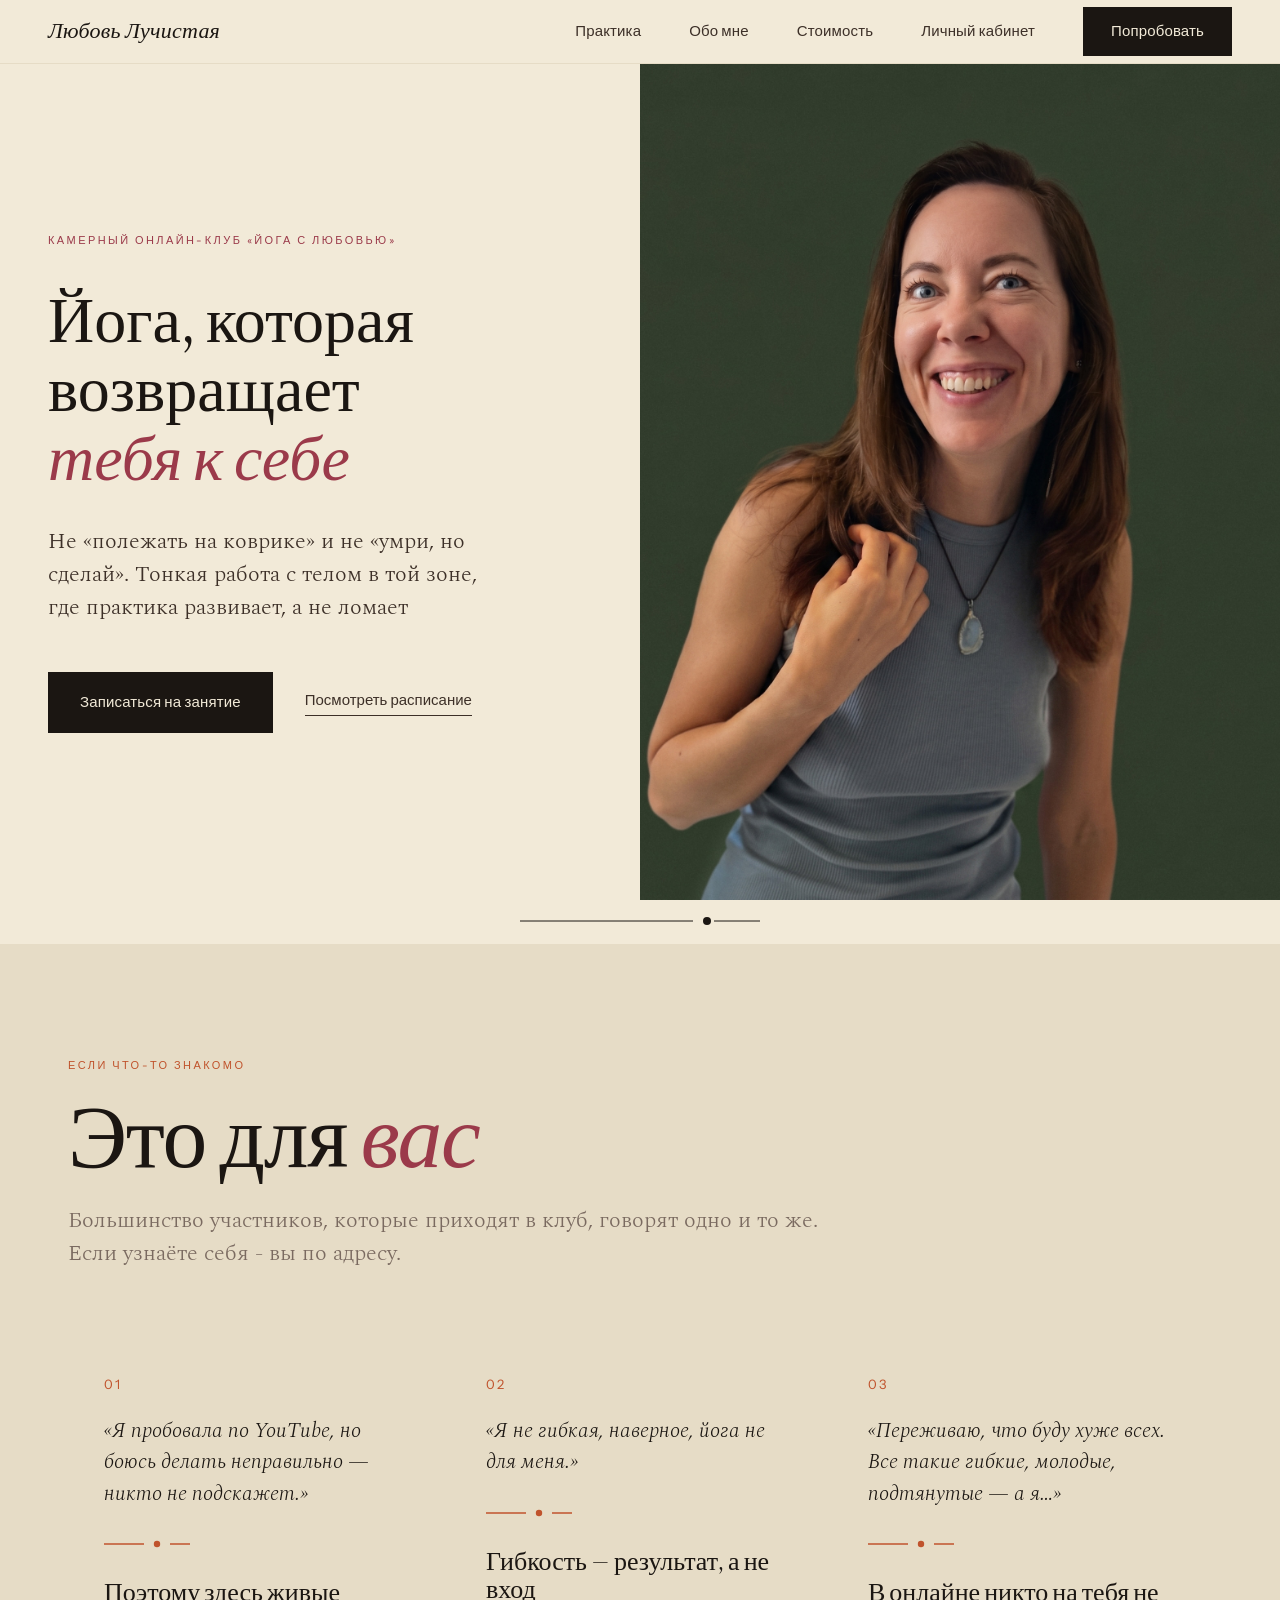
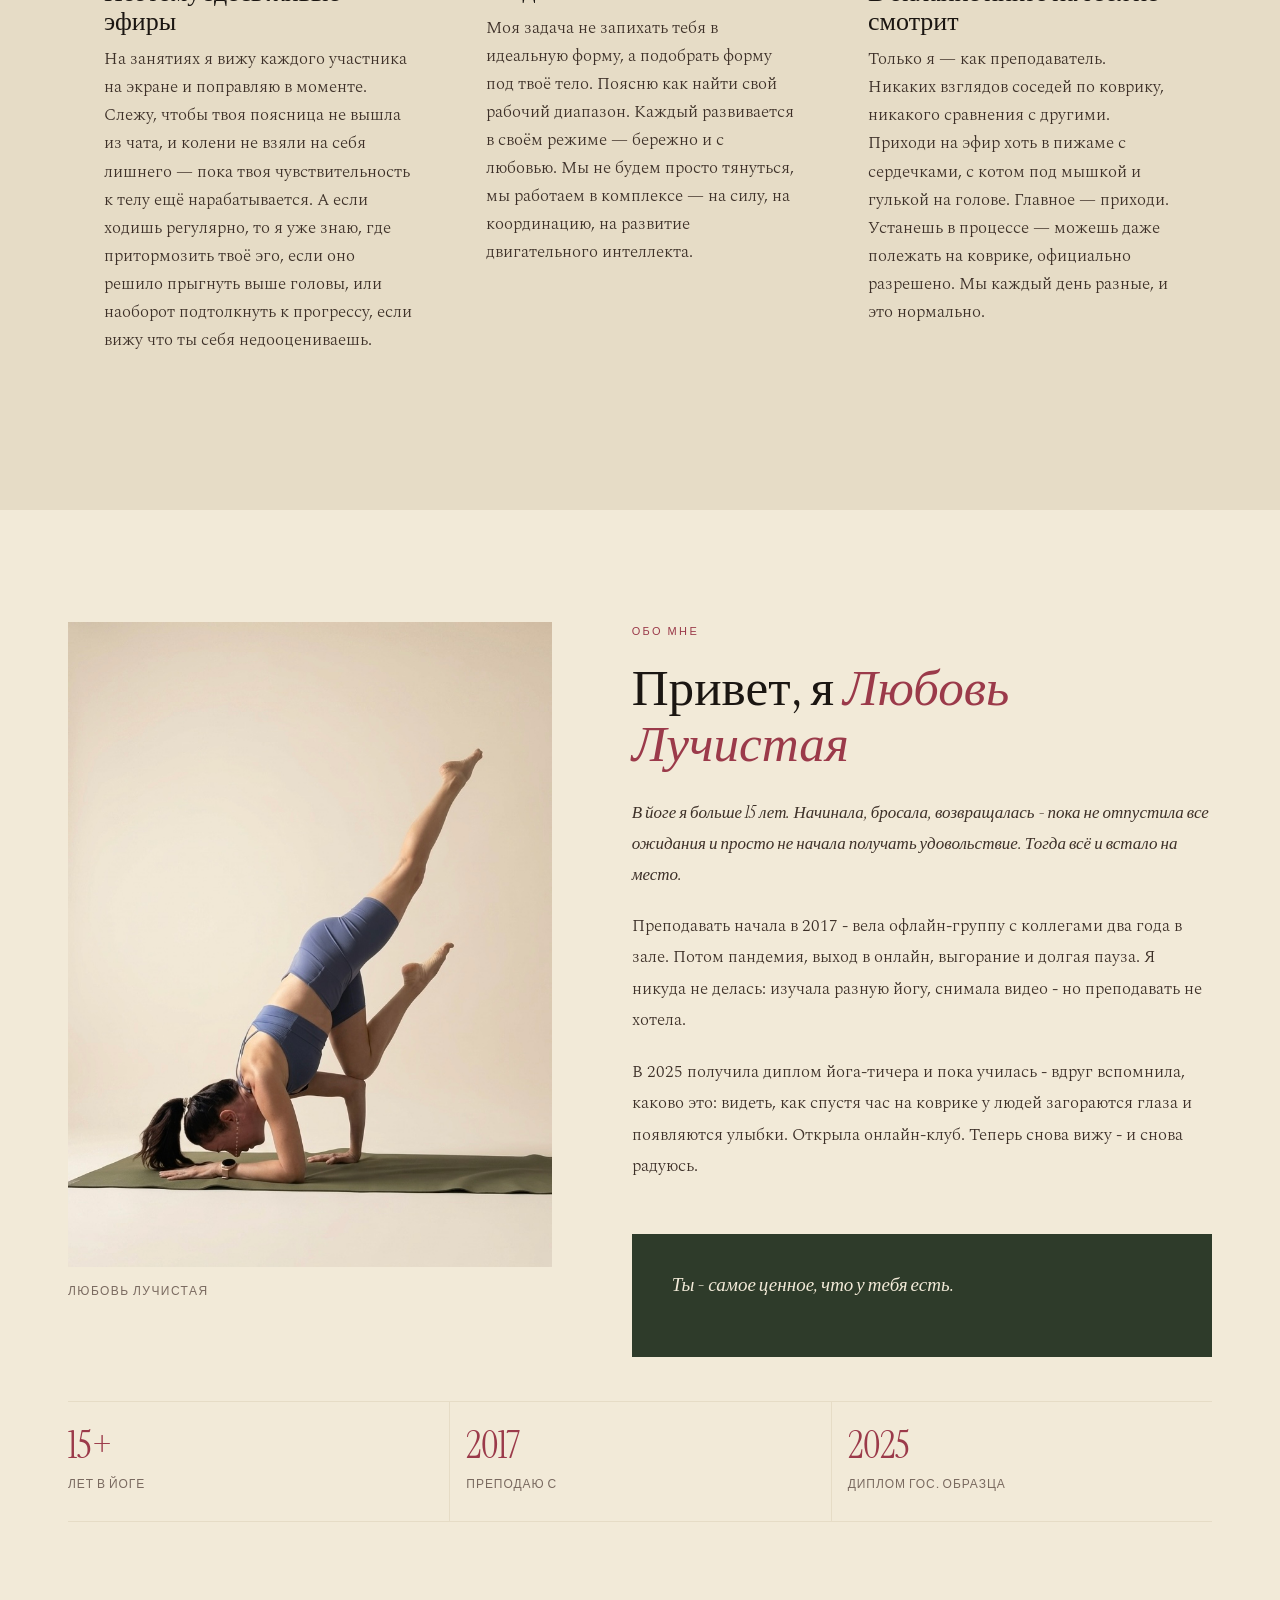
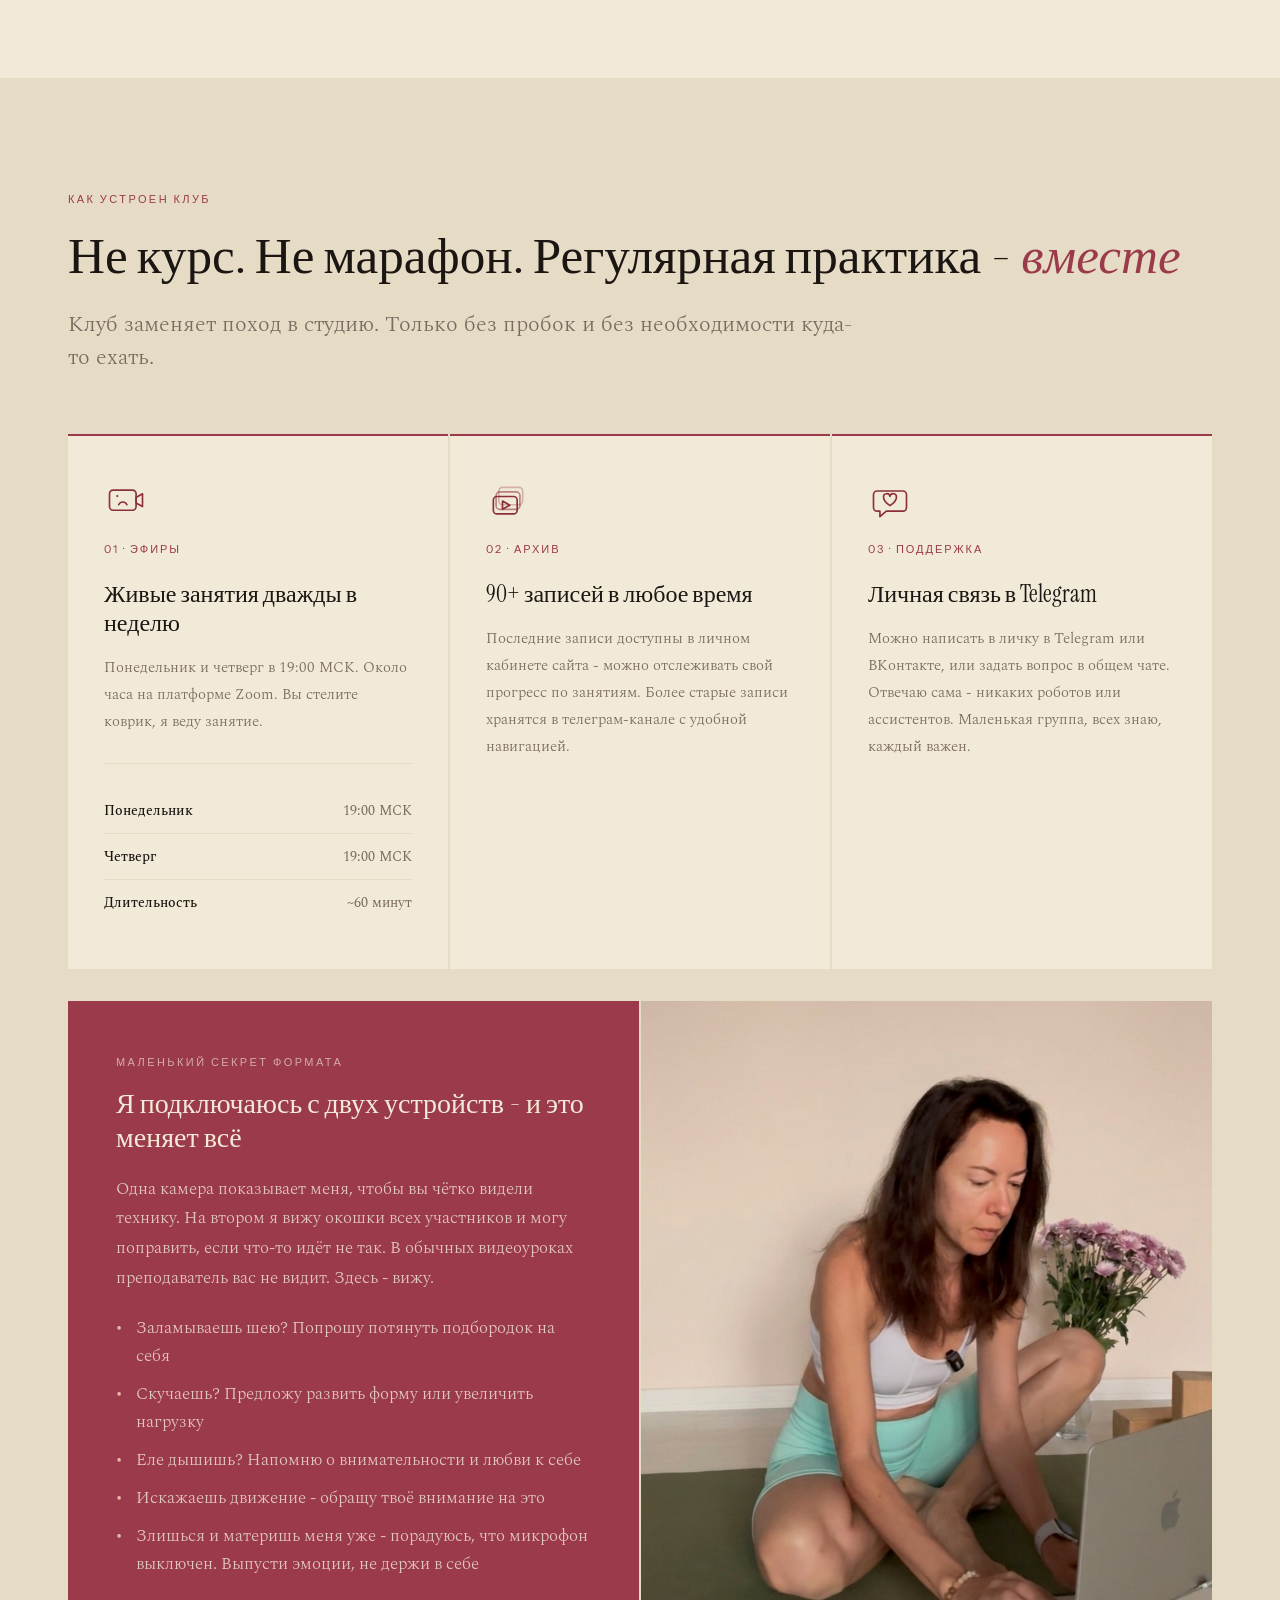
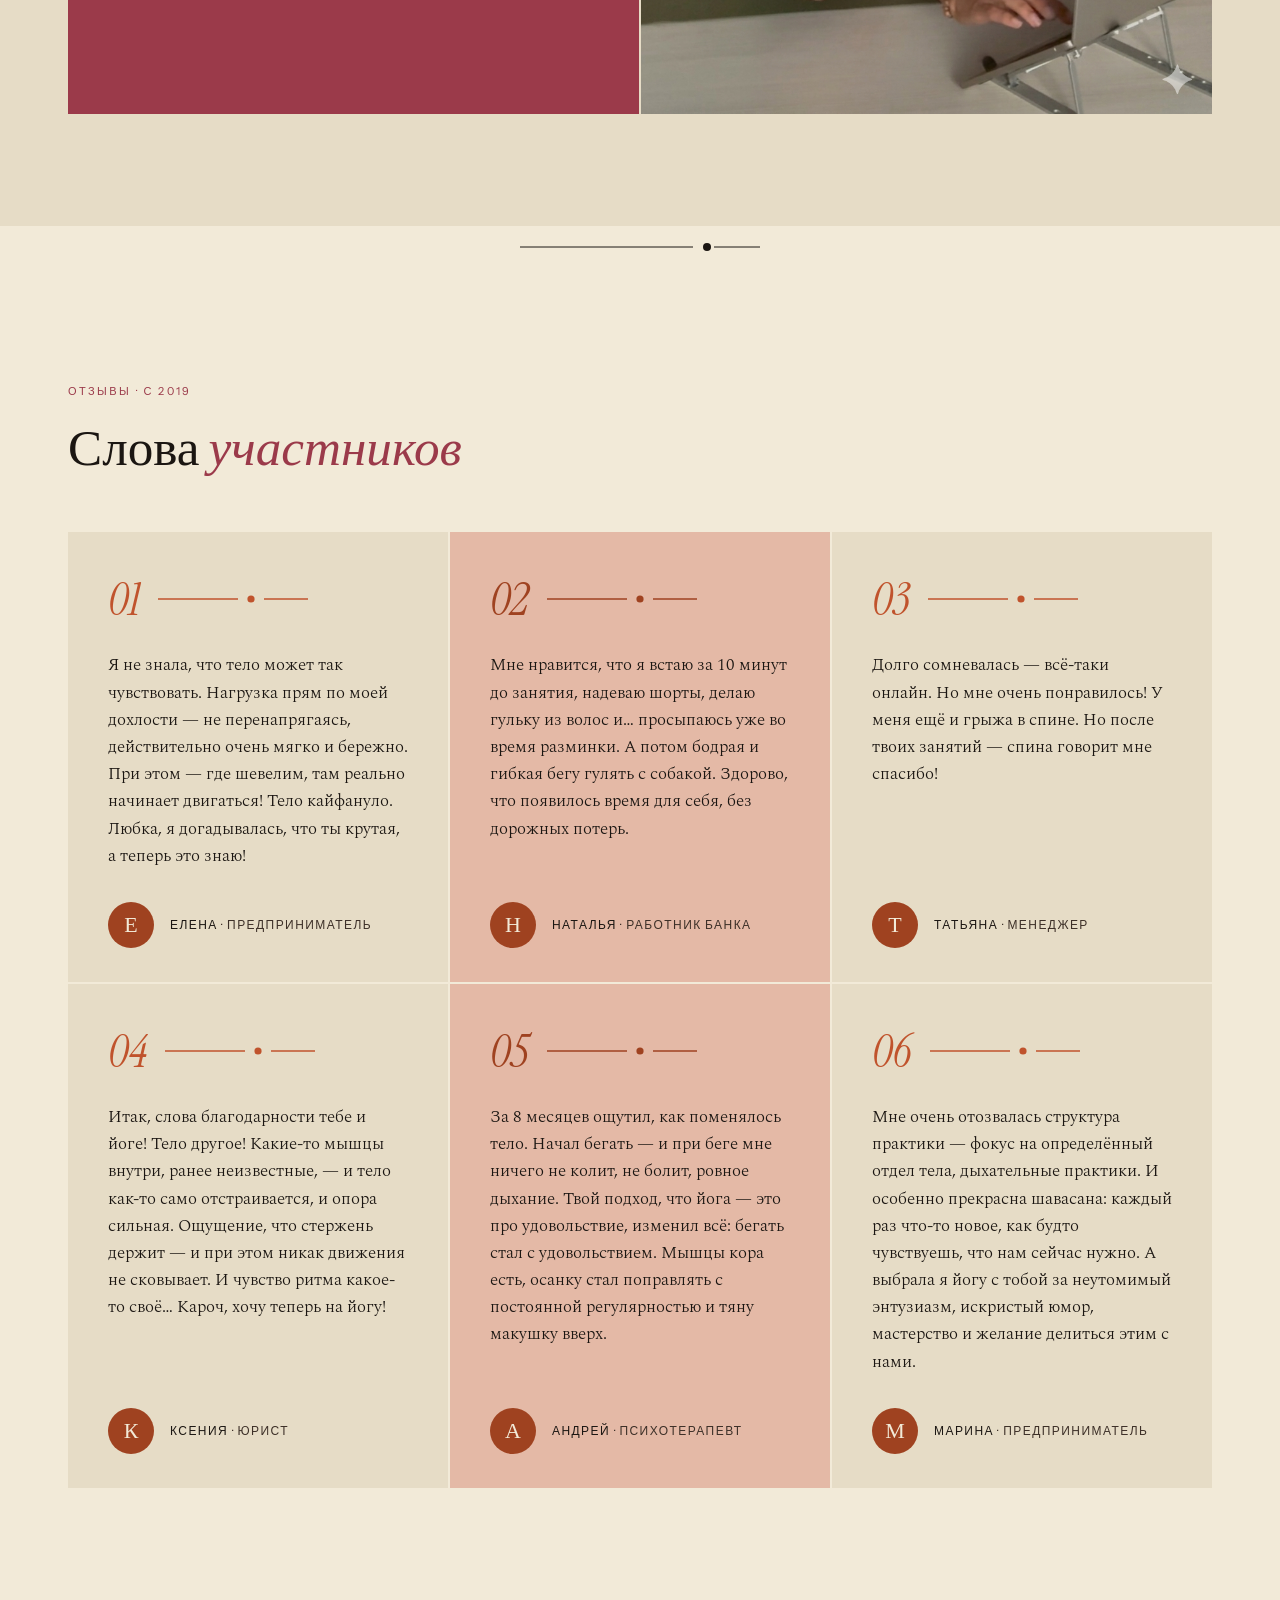
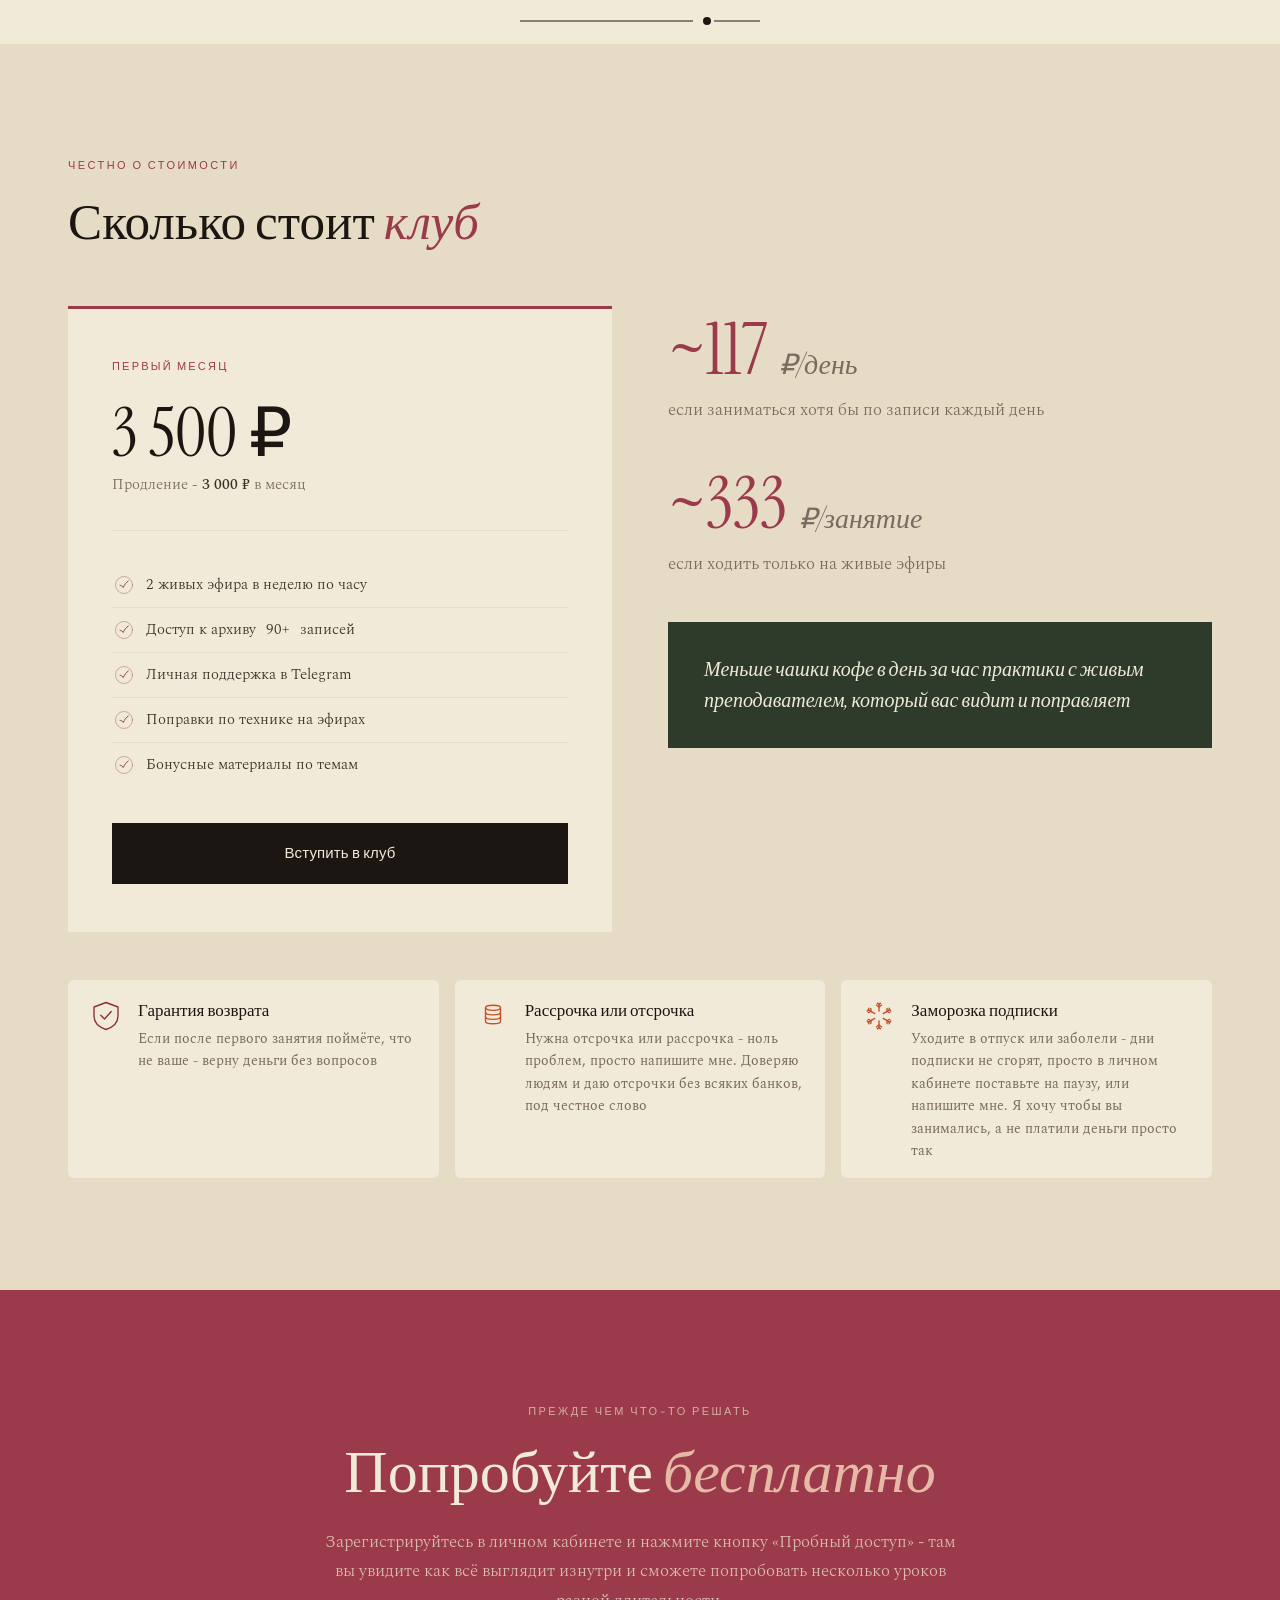
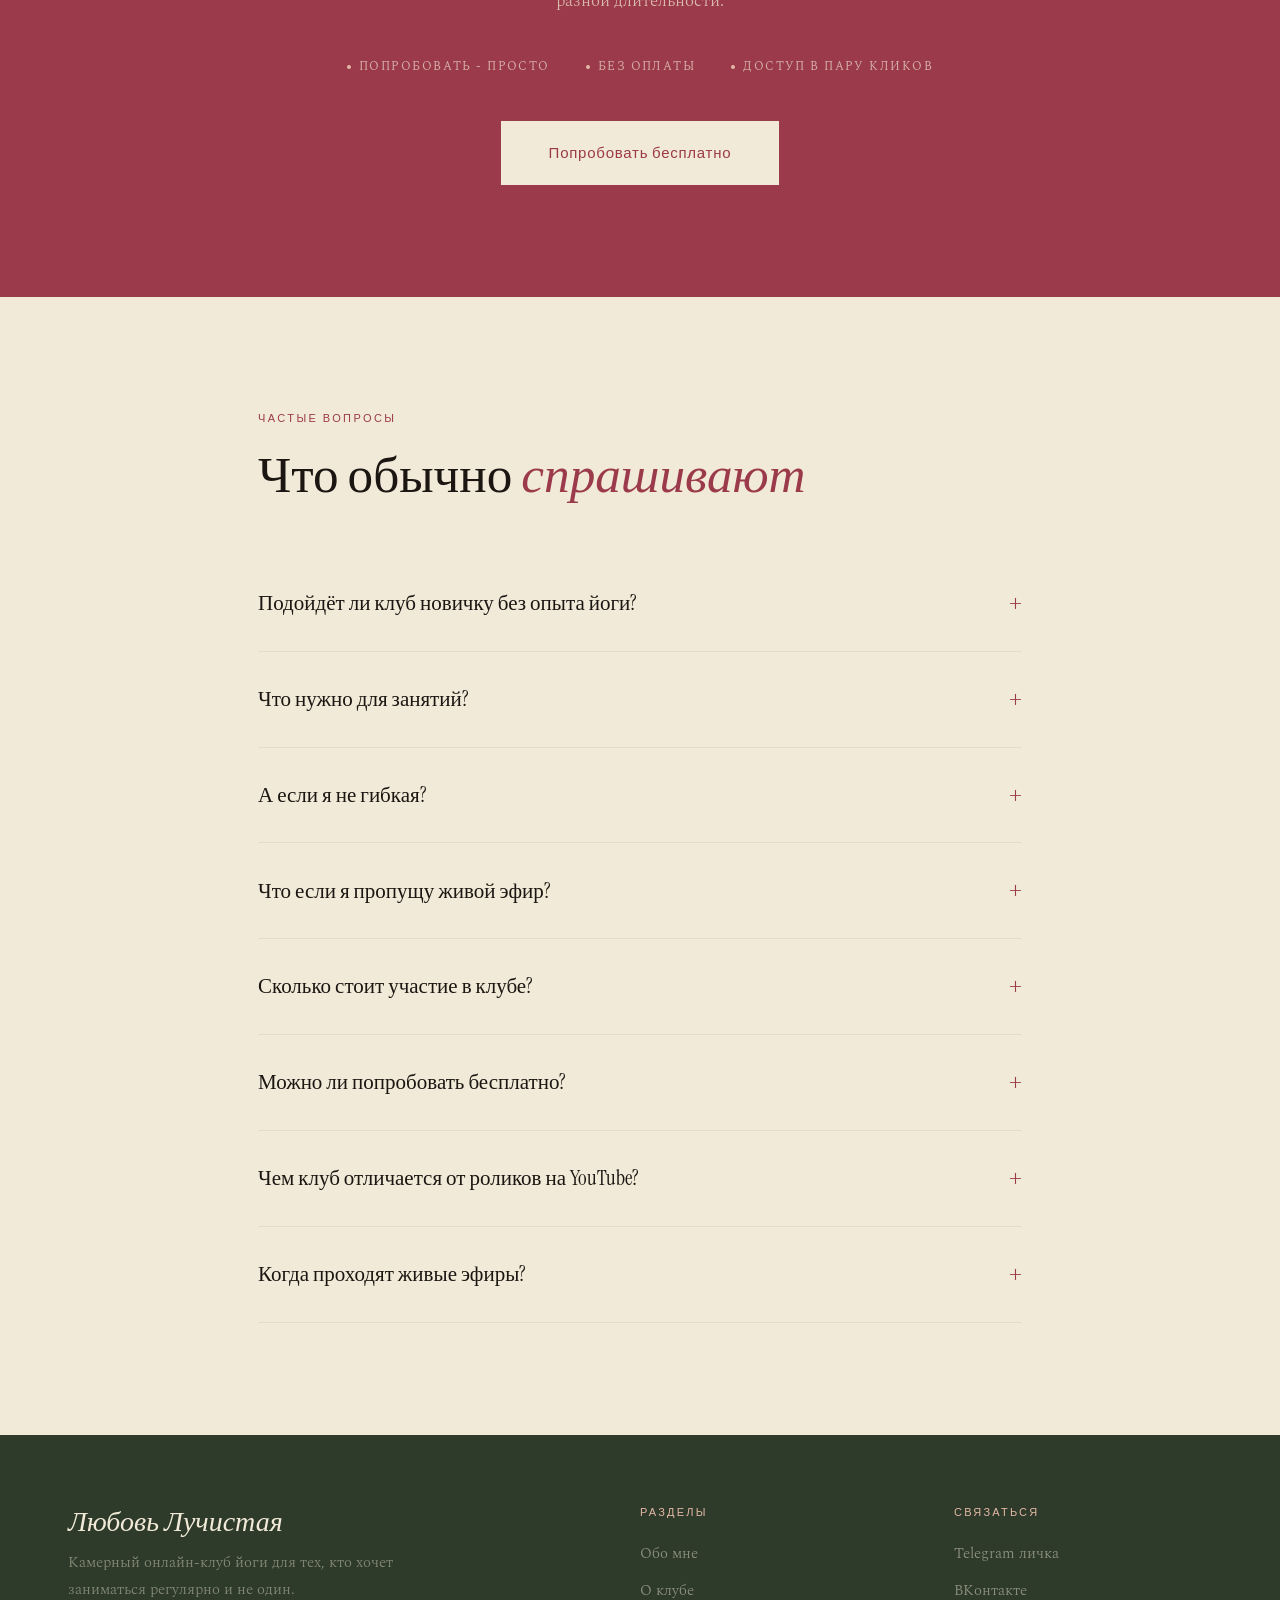
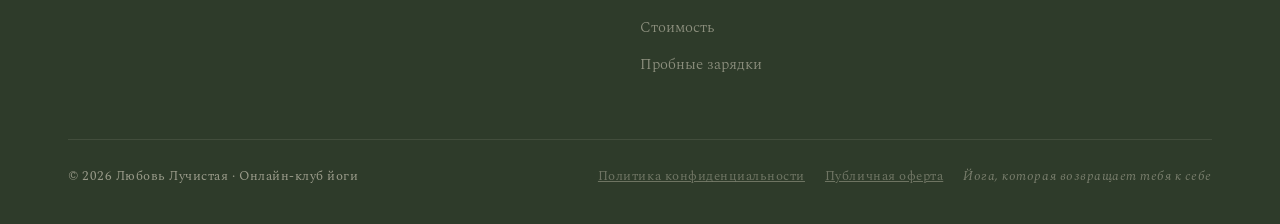
==== index.html @ f53d8d90 "Apply brand palette fixes: ink CTA buttons, moss checkmarks, radiant lines, no border-radius Co-Auth" ====
<!DOCTYPE html>
<html lang="ru">
<head>
<meta charset="UTF-8">
<meta name="viewport" content="width=device-width, initial-scale=1.0">

<title>Йога с Любовью - онлайн-клуб йоги | Любовь Лучистая</title>
<meta name="description" content="Камерный онлайн-клуб йоги. Живые эфиры дважды в неделю, личная поддержка, архив 90+ записей. Пробные зарядки бесплатно. Преподаватель - Любовь Лучистая.">
<link rel="canonical" href="https://lubov-yoga.ru/">
<meta property="og:type" content="website">
<meta property="og:title" content="Йога с Любовью - онлайн-клуб хатха-йоги">
<meta property="og:description" content="Камерный клуб, где я знаю каждого участника. Живые эфиры, личная поддержка, бережный подход. Попробуйте бесплатно.">
<meta property="og:locale" content="ru_RU">

<link rel="preconnect" href="https://fonts.googleapis.com">
<link rel="preconnect" href="https://fonts.gstatic.com" crossorigin>
<link href="https://fonts.googleapis.com/css2?family=Instrument+Serif:ital@0;1&family=Instrument+Sans:wght@400;500&family=Spectral:ital,wght@0,300;0,400;0,500;1,300;1,400;1,500&display=swap" rel="stylesheet">

<style>
:root {
  --sienna: #C0532C;
  --siennaDeep: #9F4220;
  --line: #C9BBA0;
  --display: 'Instrument Serif', serif;
  --body: 'Spectral', serif;
  --ui: 'Instrument Sans', sans-serif;
  --marsala: #9B3A4A;
  --marsala-dark: #7d2e3c;
  --moss: #2E3B2A;
  --moss-mid: #3d5038;
  --cream: #F2EAD8;
  --cream-deep: #e6dcc6;
  --rose: #E4B9A6;
  --ink: #1B1612;
  --ink-soft: #3d3028;
  --muted: #7a6a60;
}

* { margin: 0; padding: 0; box-sizing: border-box; }
html { scroll-behavior: smooth; }

body {
  font-family: var(--body);
  background: var(--cream);
  color: var(--ink);
  line-height: 1.65;
  font-weight: 400;
  font-size: 17px;
  overflow-x: hidden;
}

img { max-width: 100%; display: block; }

h1, h2, h3, h4 {
  font-family: var(--display);
  font-weight: 400;
  line-height: 1.05;
  color: var(--ink);
}

.container {
  max-width: 1240px;
  margin: 0 auto;
  padding: 0 48px;
}

.container-narrow {
  max-width: 860px;
  margin: 0 auto;
  padding: 0 48px;
}

/* ── HEADER ── */
.site-header {
  background: var(--cream);
  padding: 0 48px;
  height: 64px;
  display: grid;
  grid-template-columns: repeat(12, 1fr);
  column-gap: 24px;
  align-items: center;
  position: sticky;
  top: 0;
  z-index: 100;
  border-bottom: 1px solid var(--cream-deep);
}

.logo {
  grid-column: 1 / 4;
  font-family: var(--display);
  font-style: italic;
  font-size: 22px;
  color: var(--ink);
  text-decoration: none;
  letter-spacing: 0.01em;
}

.site-nav {
  grid-column: 4 / 13;
  display: flex;
  align-items: center;
  gap: 48px;
  justify-content: flex-end;
}

.site-nav a {
  font-family: var(--ui);
  font-size: 15px;
  color: var(--ink-soft);
  text-decoration: none;
  letter-spacing: 0.01em;
  transition: color 0.2s;
}

.site-nav a:hover { color: var(--marsala); }

.nav-cta {
  background: var(--ink);
  color: var(--cream) !important;
  padding: 12px 28px;
  font-size: 15px;
  text-decoration: none;
  font-family: var(--ui);
  transition: background 0.2s;
  border-radius: 0;
}

.nav-cta:hover { background: var(--ink-soft) !important; }

.nav-lk { display: flex; align-items: center; gap: 6px; }
.nav-lk-icon { display: none; width: 36px; height: 36px; }
.nav-lk-icon svg { width: 36px; height: 36px; }

@media (max-width: 768px) {
  .nav-lk-icon { display: block; }
  .nav-lk-text { display: none; }
  .nav-cta { padding: 8px 16px; font-size: 13px; }
  .logo { font-size: 18px; line-height: 1.1; }
}

/* ── HERO ── */
.hero {
  display: grid;
  grid-template-columns: repeat(12, 1fr);
  column-gap: 0;
  min-height: calc(100vh - 64px);
}

.hero-left {
  grid-column: 1 / 7;
  background: var(--cream);
  display: flex;
  flex-direction: column;
  justify-content: center;
  padding: 80px 64px 80px 48px;
}

.hero-eyebrow {
  font-family: var(--ui);
  font-size: 11px;
  letter-spacing: 0.22em;
  text-transform: uppercase;
  color: var(--marsala);
  margin-bottom: 36px;
}

.hero h1 {
  font-family: var(--display);
  font-size: clamp(44px, 5vw, 68px);
  line-height: 1.08;
  color: var(--ink);
  margin-bottom: 32px;
  font-weight: 400;
}

.hero h1 em {
  font-style: italic;
  color: var(--marsala);
}

.hero-lead {
  font-size: 22px;
  color: var(--ink-soft);
  line-height: 1.5;
  max-width: 460px;
  margin-bottom: 48px;
  font-weight: 300;
}

.hero-ctas {
  display: flex;
  align-items: center;
  gap: 32px;
  flex-wrap: wrap;
}

.btn-primary {
  background: var(--ink);
  color: var(--cream);
  padding: 18px 32px;
  font-family: var(--ui);
  font-size: 15px;
  font-weight: 400;
  text-decoration: none;
  display: inline-block;
  transition: background 0.2s;
  letter-spacing: 0.01em;
  border-radius: 0;
}

.btn-primary:hover { background: var(--ink-soft); }

.btn-secondary {
  font-family: var(--ui);
  font-size: 15px;
  color: var(--ink-soft);
  text-decoration: none;
  border-bottom: 1px solid var(--ink-soft);
  padding-bottom: 2px;
  transition: color 0.2s, border-color 0.2s;
}

.btn-secondary:hover {
  color: var(--marsala);
  border-color: var(--marsala);
}

.hero-right {
  grid-column: 7 / 13;
  overflow: hidden;
  position: relative;
}

.hero-right img {
  width: 100%;
  height: 100%;
  object-fit: cover;
  object-position: top center;
  display: block;
}

/* ── SECTIONS SHARED ── */
section { padding: 112px 0; }

.eyebrow {
  font-family: var(--ui);
  font-size: 11px;
  letter-spacing: 0.22em;
  text-transform: uppercase;
  color: var(--marsala);
  margin-bottom: 20px;
  display: block;
}

.eyebrow-muted {
  color: var(--muted);
}

.eyebrow-light {
  color: rgba(242,234,216,0.65);
}

.section-title {
  font-family: var(--display);
  font-size: clamp(34px, 4vw, 52px);
  line-height: 1.1;
  color: var(--ink);
  margin-bottom: 24px;
}

.section-title em {
  font-style: italic;
  color: var(--marsala);
}

.section-title-light { color: var(--cream); }
.section-title-light em { color: var(--rose); }

.section-lead {
  font-size: 22px;
  color: var(--muted);
  line-height: 1.5;
  max-width: 800px;
  margin-bottom: 60px;
  font-weight: 300;
}

.section-lead-light { color: rgba(242,234,216,0.65); }

/* ── PAINS ── */
.pains {
  background: var(--cream-deep);
  padding: 112px 0;
}

.pains .eyebrow { color: var(--sienna); }

.pains .section-title {
  font-size: clamp(56px, 7vw, 92px);
  line-height: .96;
  letter-spacing: -.015em;
}

.pains .section-title em { color: var(--marsala); }

.pains-grid {
  display: grid;
  grid-template-columns: repeat(3, 1fr);
  gap: 2px;
  margin-top: 0;
}

.pain-card {
  background: var(--cream-deep);
  padding: 44px 36px;
}

.pain-card:hover { background: var(--rose); transition: background 0.25s; }

.pain-num {
  font-size: 13px;
  letter-spacing: 0.18em;
  color: var(--sienna);
  margin-bottom: 20px;
  display: block;
  font-family: var(--ui);
  text-transform: uppercase;
}

.pain-card.card-rose .pain-num { color: var(--siennaDeep); }

.pain-quote {
  font-family: var(--body);
  font-style: italic;
  font-size: 21px;
  font-weight: 300;
  color: var(--ink);
  line-height: 1.5;
  margin-bottom: 0;
}

.pain-divider { display: block; margin: 28px 0; }

.pain-answer {
  font-size: 17px;
  color: var(--ink-soft);
  line-height: 1.65;
  font-weight: 300;
}

.pain-answer strong {
  display: block;
  margin-bottom: 10px;
  color: var(--ink);
  font-weight: 400;
  font-family: var(--display);
  font-size: 26px;
  line-height: 1.1;
  font-style: normal;
}

.pain-answer p {
  font-family: var(--body);
  font-weight: 300;
  font-size: 17px;
  line-height: 1.65;
  color: var(--ink-soft);
}

/* ── ABOUT ── */
.about {
  background: var(--cream);
}

.about-grid {
  display: grid;
  grid-template-columns: 5fr 6fr;
  gap: 80px;
  align-items: start;
}

.about-photos {
  position: sticky;
  top: 80px;
}

.about-photo-main {
  aspect-ratio: 3/4;
  overflow: hidden;
  margin-bottom: 8px;
}

.about-photo-main img {
  width: 100%;
  height: 100%;
  object-fit: cover;
  object-position: top center;
}

.about-photos-row {
  display: grid;
  grid-template-columns: 1fr 1fr;
  gap: 8px;
}

.about-photo-sm {
  aspect-ratio: 1;
  overflow: hidden;
}

.about-photo-sm img {
  width: 100%;
  height: 100%;
  object-fit: cover;
}

.about-caption {
  margin-top: 14px;
  font-size: 12px;
  letter-spacing: 0.12em;
  text-transform: uppercase;
  color: var(--muted);
  font-family: var(--ui);
}

.about-lead {
  font-family: var(--display);
  font-style: italic;
  font-size: 24px;
  color: var(--ink-soft);
  line-height: 1.45;
  margin-bottom: 32px;
}

.about-text p {
  font-size: 17px;
  line-height: 1.85;
  color: var(--ink-soft);
  margin-bottom: 20px;
  font-weight: 300;
}

.about-stats {
  display: grid;
  grid-template-columns: repeat(3, 1fr);
  margin: 44px 0;
  border-top: 1px solid var(--cream-deep);
  border-bottom: 1px solid var(--cream-deep);
}

.about-stat {
  padding: 24px 0;
  padding-right: 16px;
}

.about-stat + .about-stat {
  padding-left: 16px;
  border-left: 1px solid var(--cream-deep);
}

.stat-num {
  font-family: var(--display);
  font-size: 38px;
  color: var(--marsala);
  line-height: 1;
  margin-bottom: 5px;
  display: block;
}

.stat-label {
  font-size: 12px;
  color: var(--muted);
  letter-spacing: 0.08em;
  text-transform: uppercase;
  font-family: var(--ui);
}

.philosophy-block {
  background: var(--moss);
  color: var(--cream);
  padding: 36px 40px;
  margin-top: 32px;
  display: inline-block;
  width: 100%;
}

.philosophy-block p {
  font-family: var(--display);
  font-style: italic;
  font-size: 19px;
  color: var(--cream);
  line-height: 1.6;
  font-weight: 400;
}

/* ── CLUB ── */
.club {
  background: var(--cream-deep);
}

.club-grid {
  display: grid;
  grid-template-columns: repeat(3, 1fr);
  gap: 2px;
  margin-top: 56px;
}

.club-card {
  background: var(--cream);
  padding: 44px 36px;
  border-top: 2px solid var(--marsala);
  transition: background 0.25s;
}

.club-card:hover { background: #f7f0e4; }

.club-card-num {
  font-size: 11px;
  letter-spacing: 0.18em;
  color: var(--marsala);
  margin-bottom: 22px;
  display: block;
  text-transform: uppercase;
  font-family: var(--ui);
}

.club-card-icon {
  display: block;
  width: 44px;
  height: 44px;
  margin-bottom: 16px;
}
.club-card-icon svg {
  width: 44px;
  height: 44px;
}

.club-card h3 {
  font-family: var(--display);
  font-size: 24px;
  color: var(--ink);
  margin-bottom: 16px;
  line-height: 1.2;
}

.club-card p {
  font-size: 15px;
  color: var(--muted);
  line-height: 1.8;
  font-weight: 300;
}

.tech-block {
  margin-top: 32px;
  display: grid;
  grid-template-columns: 1fr 1fr;
  gap: 2px;
}

.tech-text {
  background: var(--marsala);
  padding: 52px 48px;
}

.tech-text .eyebrow { color: rgba(242,234,216,0.65); margin-bottom: 16px; }

.tech-text h3 {
  font-family: var(--display);
  font-size: 28px;
  color: var(--cream);
  margin-bottom: 20px;
  line-height: 1.2;
}

.tech-text p {
  font-family: var(--body);
  font-size: 17px;
  color: rgba(242,234,216,0.8);
  line-height: 1.75;
  font-weight: 300;
}

.tech-list {
  list-style: none;
  padding: 0;
  margin: 20px 0 0;
  display: flex;
  flex-direction: column;
  gap: 10px;
}
.tech-list li {
  font-family: var(--body);
  font-size: 17px;
  color: rgba(242,234,216,0.8);
  font-weight: 300;
  line-height: 1.65;
  padding-left: 20px;
  position: relative;
}
.tech-list li::before {
  content: '●';
  position: absolute;
  left: 0;
  color: var(--rose);
  font-size: 11px;
  top: 5px;
}

.tech-photo {
  overflow: hidden;
  min-height: 340px;
}

.tech-photo img {
  width: 100%;
  height: 100%;
  object-fit: cover;
}

.schedule-inline {
  margin-top: 28px;
  border-top: 1px solid var(--cream-deep);
  padding-top: 24px;
}

.schedule-inline .day {
  display: flex;
  justify-content: space-between;
  padding: 11px 0;
  font-size: 14px;
  color: var(--muted);
  border-bottom: 1px solid var(--cream-deep);
}

.schedule-inline .day:last-child { border: none; }
.schedule-inline .day strong { color: var(--ink); font-weight: 500; }

/* ── PHOTOS ROW ── */
.photos-row {
  display: grid;
  grid-template-columns: repeat(4, 1fr);
  height: 380px;
  gap: 4px;
}

.photos-row .photo-cell {
  overflow: hidden;
}

.photos-row .photo-cell img {
  width: 100%;
  height: 100%;
  object-fit: cover;
  transition: transform 0.5s ease;
}

.photos-row .photo-cell:hover img { transform: scale(1.04); }

/* ── TESTIMONIALS ── */
.testimonials {
  background: var(--cream);
}

.testimonials-grid {
  display: grid;
  grid-template-columns: repeat(3, 1fr);
  gap: 2px;
  margin-top: 56px;
}

.ll-card {
  background: var(--cream-deep);
  padding: 44px 40px 34px;
  display: flex;
  flex-direction: column;
  min-height: 440px;
}

.ll-card.card-rose { background: var(--rose); }

.ll-mark {
  display: flex;
  align-items: center;
  gap: 18px;
  height: 46px;
  margin-bottom: 30px;
}

.ll-num {
  font-family: var(--display);
  font-style: italic;
  font-size: 46px;
  line-height: .8;
  color: var(--sienna);
}

.ll-card.card-rose .ll-num { color: var(--siennaDeep); }

.ll-quote {
  font-family: var(--body);
  font-weight: 300;
  font-size: 17px;
  line-height: 1.6;
  color: var(--ink);
  flex: 1 0 auto;
}

.ll-by {
  display: flex;
  align-items: center;
  gap: 16px;
  margin-top: 32px;
}

.ll-ava {
  width: 46px;
  height: 46px;
  border-radius: 50%;
  background: var(--siennaDeep);
  color: var(--cream);
  display: flex;
  align-items: center;
  justify-content: center;
  font-family: var(--display);
  font-size: 22px;
  flex: none;
}

.ll-who {
  font-family: var(--ui);
  font-size: 12px;
  letter-spacing: .12em;
  text-transform: uppercase;
  color: var(--ink-soft);
}

.ll-who b { color: var(--ink); font-weight: 500; }

.testimonial-wide {
  grid-column: 1 / -1;
  background: var(--marsala);
  padding: 56px 64px;
  display: flex;
  flex-direction: column;
  gap: 28px;
}

.testimonial-wide .t-text {
  font-family: var(--display);
  font-style: italic;
  font-size: clamp(22px, 2.8vw, 32px);
  color: var(--cream);
  font-weight: 400;
  line-height: 1.4;
}

.testimonial-wide .t-author { color: rgba(242,234,216,0.55); }
.testimonial-wide .t-initial { background: rgba(242,234,216,0.15); }

/* ── PRICING ── */
.pricing {
  background: var(--cream-deep);
}

.pricing-grid {
  display: grid;
  grid-template-columns: 1fr 1fr;
  gap: 56px;
  margin-top: 56px;
  align-items: start;
}

.price-card {
  background: var(--cream);
  padding: 48px 44px;
  border-top: 3px solid var(--marsala);
}

.price-label {
  font-size: 11px;
  letter-spacing: 0.2em;
  text-transform: uppercase;
  color: var(--marsala);
  font-family: var(--ui);
  margin-bottom: 24px;
  display: block;
}

.price-amount {
  font-family: var(--display);
  font-size: 68px;
  color: var(--ink);
  line-height: 1;
  margin-bottom: 6px;
}

.price-sub {
  font-size: 15px;
  color: var(--muted);
  margin-bottom: 32px;
  font-weight: 300;
}

.price-sub strong {
  color: var(--ink-soft);
  font-weight: 500;
}

.price-divider {
  height: 1px;
  background: var(--cream-deep);
  margin-bottom: 32px;
}

.price-list {
  list-style: none;
}

.price-list li {
  padding: 10px 0;
  display: flex;
  align-items: center;
  gap: 10px;
  font-size: 15px;
  color: var(--ink-soft);
  border-bottom: 1px solid var(--cream-deep);
  font-weight: 300;
  line-height: 1.5;
}

.price-check {
  flex-shrink: 0;
  width: 24px;
  height: 24px;
}
.price-check svg {
  width: 24px;
  height: 24px;
}

.price-list li:last-child { border: none; }

.price-btn {
  margin-top: 36px;
}

.price-btn .btn-primary {
  display: block;
  text-align: center;
  padding: 18px;
}

.price-aside {
  padding-top: 8px;
}

.value-row {
  margin-bottom: 44px;
}

.value-num {
  font-family: var(--display);
  font-size: 72px;
  color: var(--marsala);
  line-height: 1;
  margin-bottom: 10px;
}

.value-num small {
  font-size: 28px;
  color: var(--muted);
  font-style: italic;
}

.value-desc {
  font-size: 17px;
  color: var(--muted);
  line-height: 1.65;
  font-weight: 300;
}

.price-quote-block {
  background: var(--moss);
  padding: 32px 36px;
  margin-top: 36px;
}

.price-quote-block p {
  font-family: var(--display);
  font-style: italic;
  font-size: 20px;
  color: var(--cream);
  line-height: 1.55;
}

.price-extras {
  margin-top: 48px;
  display: grid;
  grid-template-columns: repeat(3, 1fr);
  gap: 16px;
}

.price-extra-item {
  display: flex;
  gap: 14px;
  align-items: flex-start;
  padding: 16px 20px;
  background: var(--cream);
  border-radius: 6px;
}

.price-extra-icon {
  flex-shrink: 0;
  margin-top: 2px;
  width: 36px;
  height: 36px;
}
.price-extra-icon svg {
  width: 36px;
  height: 36px;
}

.price-extra-item strong {
  display: block;
  font-family: var(--display);
  font-size: 17px;
  font-weight: 400;
  margin-bottom: 4px;
  color: var(--ink);
}

.price-extra-item p {
  font-size: 14px;
  color: var(--muted);
  line-height: 1.6;
  margin: 0;
}

/* ── TRIAL CTA ── */
.trial-cta {
  background: var(--marsala);
  padding: 112px 0;
  text-align: center;
}

.trial-inner {
  max-width: 640px;
  margin: 0 auto;
}

.trial-cta h2 {
  font-family: var(--display);
  font-size: clamp(40px, 5vw, 60px);
  color: var(--cream);
  margin-bottom: 24px;
  line-height: 1.05;
}

.trial-cta h2 em {
  font-style: italic;
  color: var(--rose);
}

.trial-cta p {
  font-size: 17px;
  color: rgba(242,234,216,0.72);
  margin-bottom: 40px;
  line-height: 1.75;
  font-weight: 300;
}

.trial-tags {
  display: flex;
  justify-content: center;
  gap: 36px;
  margin-bottom: 44px;
  flex-wrap: wrap;
}

.trial-tags span {
  font-size: 12px;
  color: rgba(242,234,216,0.65);
  letter-spacing: 0.12em;
  text-transform: uppercase;
  display: flex;
  align-items: center;
  gap: 8px;
}

.trial-tags span::before {
  content: '';
  width: 4px;
  height: 4px;
  background: var(--rose);
  border-radius: 50%;
}

.btn-light {
  background: var(--cream);
  color: var(--marsala);
  padding: 20px 48px;
  font-family: var(--ui);
  font-size: 15px;
  font-weight: 500;
  text-decoration: none;
  display: inline-block;
  letter-spacing: 0.05em;
  transition: background 0.2s;
}

.btn-light:hover { background: #fff8ed; }

/* ── FAQ ── */
.faq {
  background: var(--cream);
}

.faq-list { margin-top: 52px; }

.faq-item {
  border-bottom: 1px solid var(--cream-deep);
}

.faq-item summary {
  padding: 26px 0;
  cursor: pointer;
  font-family: var(--display);
  font-size: 21px;
  color: var(--ink);
  display: flex;
  justify-content: space-between;
  align-items: center;
  gap: 20px;
  list-style: none;
  transition: color 0.2s;
}

.faq-item summary::-webkit-details-marker { display: none; }

.faq-item summary::after {
  content: '+';
  font-family: var(--body);
  font-weight: 300;
  font-size: 26px;
  color: var(--marsala);
  transition: transform 0.25s;
  flex-shrink: 0;
}

.faq-item[open] summary::after { transform: rotate(45deg); }
.faq-item summary:hover { color: var(--marsala); }

.faq-answer {
  padding: 4px 0 26px;
  color: var(--muted);
  font-size: 17px;
  line-height: 1.65;
  max-width: 700px;
  font-weight: 300;
}

/* ── FOOTER ── */
.site-footer {
  background: var(--moss);
  color: var(--cream);
  padding: 72px 0 36px;
}

.footer-grid {
  display: grid;
  grid-template-columns: 2fr 1fr 1fr;
  gap: 56px;
  margin-bottom: 56px;
}

.footer-brand h3 {
  font-family: var(--display);
  font-style: italic;
  font-size: 28px;
  color: var(--cream);
  margin-bottom: 14px;
}

.footer-brand p {
  font-size: 15px;
  color: rgba(242,234,216,0.45);
  line-height: 1.75;
  max-width: 360px;
  font-weight: 300;
}

.footer-col h4 {
  font-size: 11px;
  letter-spacing: 0.2em;
  text-transform: uppercase;
  color: var(--rose);
  margin-bottom: 18px;
  font-family: var(--ui);
  font-weight: 400;
}

.footer-col a {
  display: block;
  color: rgba(242,234,216,0.5);
  text-decoration: none;
  font-size: 15px;
  padding: 6px 0;
  transition: color 0.2s;
  font-weight: 300;
}

.footer-col a:hover { color: var(--cream); }

.footer-bottom {
  border-top: 1px solid rgba(242,234,216,0.1);
  padding-top: 26px;
  display: flex;
  justify-content: space-between;
  font-size: 13px;
  color: rgba(242,234,216,0.55);
  flex-wrap: wrap;
  gap: 12px;
  letter-spacing: 0.04em;
}

/* ── RESPONSIVE ── */
@media (max-width: 1024px) {
  .hero { grid-template-columns: repeat(12, 1fr); }
  .hero-left { grid-column: 1 / -1; padding: 64px 40px; min-height: 70vh; }
  .hero-right { grid-column: 1 / -1; height: 55vw; min-height: 300px; }
  .site-header { grid-template-columns: repeat(12, 1fr); column-gap: 16px; padding: 0 32px; }
  .about-grid { grid-template-columns: 1fr; gap: 48px; }
  .about-photos { position: static; }
  .pricing-grid { grid-template-columns: 1fr; gap: 44px; }
  .tech-block { grid-template-columns: 1fr; }
  .footer-grid { grid-template-columns: 1fr; gap: 36px; }
  .site-nav { gap: 28px; }
}

@media (max-width: 768px) {
  section { padding: 72px 0; }
  .container, .container-narrow { padding: 0 24px; }
  .site-header { padding: 0 24px; }
  .pains-grid, .club-grid, .testimonials-grid, .price-extras { grid-template-columns: 1fr; }
  .photos-row { grid-template-columns: 1fr 1fr; height: auto; }
  .photos-row .photo-cell { height: 180px; }
  .about-stats { grid-template-columns: 1fr; }
  .about-stat + .about-stat { border-left: none; border-top: 1px solid var(--cream-deep); padding-left: 0; }
  .testimonial-wide { padding: 40px 28px; }
  .ll-card { min-height: auto; padding: 36px 28px 28px; }
  .ll-num { font-size: 36px; }
  .ll-mark svg { width: 100px; }
  .site-nav a:not(.nav-cta):not(.nav-lk) { display: none; }
  .site-header { padding: 0 24px; column-gap: 12px; }
  .hero h1 { font-size: 40px; }
}

/* ── ANIMATIONS ── */
@keyframes fadeUp {
  from { opacity: 0; transform: translateY(24px); }
  to { opacity: 1; transform: translateY(0); }
}

.hero-eyebrow { animation: fadeUp 0.7s ease 0.05s both; }
.hero h1 { animation: fadeUp 0.7s ease 0.2s both; }
.hero-lead { animation: fadeUp 0.7s ease 0.35s both; }
.hero-ctas { animation: fadeUp 0.7s ease 0.5s both; }
</style>
</head>
<body>

<!-- ── HEADER ── -->
<header class="site-header">
  <a href="/" class="logo">Любовь Лучистая</a>
  <nav class="site-nav">
    <a href="#club">Практика</a>
    <a href="#about">Обо мне</a>
    <a href="#pricing">Стоимость</a>
    <a href="/auth/login.php" class="nav-lk" style="color:var(--ink-soft)"><span class="nav-lk-icon"><svg viewBox="0 0 48 48" fill="none" stroke="#8B2E3F" stroke-width="1.8" stroke-linecap="round" stroke-linejoin="round"><circle cx="24" cy="24" r="17"/><circle cx="24" cy="20" r="5.5"/><path d="M14 38 c1.5-6 5.5-9 10-9 c4.5 0 8.5 3 10 9"/></svg></span><span class="nav-lk-text">Личный кабинет</span></a>
    <a href="#trial" class="nav-cta">Попробовать</a>
  </nav>
</header>

<main>

<!-- ── HERO ── -->
<section class="hero" style="padding:0;" aria-label="Главный экран">
  <div class="hero-left">
    <span class="hero-eyebrow">Камерный онлайн-клуб «Йога с Любовью»</span>
    <h1>Йога, которая<br>возвращает<br><em>тебя к себе</em></h1>
    <p class="hero-lead">Не «полежать на коврике» и не «умри, но сделай». Тонкая работа с телом в той зоне, где практика развивает, а не ломает</p>
    <div class="hero-ctas">
      <a href="#trial" class="btn-primary">Записаться на занятие</a>
      <a href="#club" class="btn-secondary">Посмотреть расписание</a>
    </div>
  </div>
  <div class="hero-right">
    <img src="images/portrait-new.jpg" alt="Любовь Лучистая - преподаватель хатха-йоги" loading="eager">
  </div>
</section>

<div style="text-align:center;padding:8px 0"><svg width="240" height="12" viewBox="0 0 240 12"><line x1="0" y1="6" x2="173" y2="6" stroke="#1B1612" stroke-width="1"/><circle cx="187" cy="6" r="4" fill="#1B1612"/><line x1="194" y1="6" x2="240" y2="6" stroke="#1B1612" stroke-width="1"/></svg></div>

<!-- ── PAINS ── -->
<section class="pains" aria-label="Знакомые сомнения">
  <div class="container">
    <span class="eyebrow">Если что-то знакомо</span>
    <h2 class="section-title">Это для <em>вас</em></h2>
    <p class="section-lead">Большинство участников, которые приходят в клуб, говорят одно и то же. Если узнаёте себя - вы по адресу.</p>

    <div class="pains-grid">
      <article class="pain-card">
        <span class="pain-num">01</span>
        <p class="pain-quote">«Я пробовала по YouTube, но боюсь делать неправильно — никто не подскажет.»</p>
        <svg class="pain-divider" width="86" height="12" viewBox="0 0 86 12"><line x1="0" y1="6" x2="40" y2="6" stroke="#C0532C" stroke-width="1.5"/><circle cx="53" cy="6" r="3.2" fill="#C0532C"/><line x1="66" y1="6" x2="86" y2="6" stroke="#C0532C" stroke-width="1.5"/></svg>
        <div class="pain-answer">
          <strong>Поэтому здесь живые эфиры</strong>
          <p>На занятиях я вижу каждого участника на экране и поправляю в моменте. Слежу, чтобы твоя поясница не вышла из чата, и колени не взяли на себя лишнего — пока твоя чувствительность к телу ещё нарабатывается. А если ходишь регулярно, то я уже знаю, где притормозить твоё эго, если оно решило прыгнуть выше головы, или наоборот подтолкнуть к прогрессу, если вижу что ты себя недооцениваешь.</p>
        </div>
      </article>
      <article class="pain-card">
        <span class="pain-num">02</span>
        <p class="pain-quote">«Я не гибкая, наверное, йога не для меня.»</p>
        <svg class="pain-divider" width="86" height="12" viewBox="0 0 86 12"><line x1="0" y1="6" x2="40" y2="6" stroke="#C0532C" stroke-width="1.5"/><circle cx="53" cy="6" r="3.2" fill="#C0532C"/><line x1="66" y1="6" x2="86" y2="6" stroke="#C0532C" stroke-width="1.5"/></svg>
        <div class="pain-answer">
          <strong>Гибкость — результат, а не вход</strong>
          <p>Моя задача не запихать тебя в идеальную форму, а подобрать форму под твоё тело. Поясню как найти свой рабочий диапазон. Каждый развивается в своём режиме — бережно и с любовью. Мы не будем просто тянуться, мы работаем в комплексе — на силу, на координацию, на развитие двигательного интеллекта.</p>
        </div>
      </article>
      <article class="pain-card">
        <span class="pain-num">03</span>
        <p class="pain-quote">«Переживаю, что буду хуже всех. Все такие гибкие, молодые, подтянутые — а я…»</p>
        <svg class="pain-divider" width="86" height="12" viewBox="0 0 86 12"><line x1="0" y1="6" x2="40" y2="6" stroke="#C0532C" stroke-width="1.5"/><circle cx="53" cy="6" r="3.2" fill="#C0532C"/><line x1="66" y1="6" x2="86" y2="6" stroke="#C0532C" stroke-width="1.5"/></svg>
        <div class="pain-answer">
          <strong>В онлайне никто на тебя не смотрит</strong>
          <p>Только я — как преподаватель. Никаких взглядов соседей по коврику, никакого сравнения с другими. Приходи на эфир хоть в пижаме с сердечками, с котом под мышкой и гулькой на голове. Главное — приходи. Устанешь в процессе — можешь даже полежать на коврике, официально разрешено. Мы каждый день разные, и это нормально.</p>
        </div>
      </article>
    </div>
  </div>
</section>

<!-- ── ABOUT ── -->
<section class="about" id="about" aria-label="О преподавателе">
  <div class="container">
    <div class="about-grid">
      <div class="about-photos">
        <div class="about-photo-main">
          <img src="images/photo-0325.jpg" alt="Любовь Лучистая" loading="lazy">
        </div>
        <p class="about-caption">Любовь Лучистая</p>
      </div>

      <div class="about-text">
        <span class="eyebrow">Обо мне</span>
        <h2 class="section-title">Привет, я <em>Любовь Лучистая</em></h2>
        <p class="about-lead">В йоге я больше 15 лет. Начинала, бросала, возвращалась - пока не отпустила все ожидания и просто не начала получать удовольствие. Тогда всё и встало на место.</p>
        <p>Преподавать начала в 2017 - вела офлайн-группу с коллегами два года в зале. Потом пандемия, выход в онлайн, выгорание и долгая пауза. Я никуда не делась: изучала разную йогу, снимала видео - но преподавать не хотела.</p>
        <p>В 2025 получила диплом йога-тичера и пока училась - вдруг вспомнила, каково это: видеть, как спустя час на коврике у людей загораются глаза и появляются улыбки. Открыла онлайн-клуб. Теперь снова вижу - и снова радуюсь.</p>

        <div class="philosophy-block">
          <p>Ты - самое ценное, что у тебя есть.</p>
        </div>
      </div>
    </div>

    <div class="about-stats">
      <div class="about-stat">
        <span class="stat-num">15+</span>
        <span class="stat-label">лет в йоге</span>
      </div>
      <div class="about-stat">
        <span class="stat-num">2017</span>
        <span class="stat-label">преподаю с</span>
      </div>
      <div class="about-stat">
        <span class="stat-num">2025</span>
        <span class="stat-label">диплом гос. образца</span>
      </div>
    </div>
  </div>
</section>

<!-- ── CLUB ── -->
<section class="club" id="club" aria-label="Как устроен клуб">
  <div class="container">
    <span class="eyebrow">Как устроен клуб</span>
    <h2 class="section-title">Не курс. Не марафон. Регулярная практика - <em>вместе</em></h2>
    <p class="section-lead">Клуб заменяет поход в студию. Только без пробок и без необходимости куда-то ехать.</p>

    <div class="club-grid">
      <div class="club-card">
        <span class="club-card-icon"><svg viewBox="0 0 48 48" fill="none" stroke="#8B2E3F" stroke-width="1.8" stroke-linecap="round" stroke-linejoin="round"><rect x="6" y="11" width="29" height="22" rx="4"/><path d="M35 19 L42 15 V29 L35 25 Z"/><circle cx="14.5" cy="17.5" r="1.2" fill="#8B2E3F" stroke="none"/><path d="M16 27 C18 23 23 23 25 27"/></svg></span>
        <span class="club-card-num">01 · Эфиры</span>
        <h3>Живые занятия дважды в неделю</h3>
        <p>Понедельник и четверг в 19:00 МСК. Около часа на платформе Zoom. Вы стелите коврик, я веду занятие.</p>
        <div class="schedule-inline">
          <div class="day"><strong>Понедельник</strong><span>19:00 МСК</span></div>
          <div class="day"><strong>Четверг</strong><span>19:00 МСК</span></div>
          <div class="day"><strong>Длительность</strong><span>~60 минут</span></div>
        </div>
      </div>
      <div class="club-card">
        <span class="club-card-icon"><svg viewBox="0 0 48 48" fill="none" stroke="#8B2E3F" stroke-width="1.8" stroke-linecap="round" stroke-linejoin="round"><rect x="14" y="8" width="26" height="19" rx="4" opacity="0.3"/><rect x="11" y="13" width="26" height="19" rx="4" opacity="0.55"/><rect x="8" y="18" width="26" height="19" rx="4"/><path d="M18 23 L26 27.5 L18 32 Z"/></svg></span>
        <span class="club-card-num">02 · Архив</span>
        <h3><span id="lessonCountBadge">90+</span> записей в любое время</h3>
        <p>Последние записи доступны в личном кабинете сайта - можно отслеживать свой прогресс по занятиям. Более старые записи хранятся в телеграм-канале с удобной навигацией.</p>
      </div>
      <div class="club-card">
        <span class="club-card-icon"><svg viewBox="0 0 48 48" fill="none" stroke="#8B2E3F" stroke-width="1.8" stroke-linecap="round" stroke-linejoin="round"><path d="M10 12 h28 a4 4 0 0 1 4 4 v14 a4 4 0 0 1 -4 4 H20 l-7 6 v-6 h-3 a4 4 0 0 1 -4 -4 V16 a4 4 0 0 1 4 -4 Z"/><path d="M24 28 c-4-3-7-5-7-9 a3.4 3.4 0 0 1 7-1 a3.4 3.4 0 0 1 7 1 c0 4-3 6-7 9 Z"/></svg></span>
        <span class="club-card-num">03 · Поддержка</span>
        <h3>Личная связь в Telegram</h3>
        <p>Можно написать в личку в Telegram или ВКонтакте, или задать вопрос в общем чате. Отвечаю сама - никаких роботов или ассистентов. Маленькая группа, всех знаю, каждый важен.</p>
      </div>
    </div>

    <div class="tech-block">
      <div class="tech-text">
        <span class="eyebrow">Маленький секрет формата</span>
        <h3>Я подключаюсь с двух устройств - и это меняет всё</h3>
        <p>Одна камера показывает меня, чтобы вы чётко видели технику. На втором я вижу окошки всех участников и могу поправить, если что-то идёт не так. В обычных видеоуроках преподаватель вас не видит. Здесь - вижу.</p>
        <ul class="tech-list">
          <li>Заламываешь шею? Попрошу потянуть подбородок на себя</li>
          <li>Скучаешь? Предложу развить форму или увеличить нагрузку</li>
          <li>Еле дышишь? Напомню о внимательности и любви к себе</li>
          <li>Искажаешь движение - обращу твоё внимание на это</li>
          <li>Злишься и материшь меня уже - порадуюсь, что микрофон выключен. Выпусти эмоции, не держи в себе</li>
        </ul>
      </div>
      <div class="tech-photo">
        <img src="images/photo-0326.png" alt="Практика на занятии" loading="lazy">
      </div>
    </div>
  </div>
</section>

<div style="text-align:center;padding:8px 0"><svg width="240" height="12" viewBox="0 0 240 12"><line x1="0" y1="6" x2="173" y2="6" stroke="#1B1612" stroke-width="1"/><circle cx="187" cy="6" r="4" fill="#1B1612"/><line x1="194" y1="6" x2="240" y2="6" stroke="#1B1612" stroke-width="1"/></svg></div>

<!-- ── TESTIMONIALS ── -->
<section class="testimonials" aria-label="Отзывы участников">
  <div class="container">
    <span class="eyebrow">Отзывы · с 2019</span>
    <h2 class="section-title">Слова <em>участников</em></h2>

    <div class="testimonials-grid">

      <article class="ll-card">
        <div class="ll-mark">
          <span class="ll-num">01</span>
          <svg width="150" height="12" viewBox="0 0 150 12" style="display:block"><line x1="0" y1="6" x2="80" y2="6" stroke="#C0532C" stroke-width="1.5"/><circle cx="93" cy="6" r="3.6" fill="#C0532C"/><line x1="106" y1="6" x2="150" y2="6" stroke="#C0532C" stroke-width="1.5"/></svg>
        </div>
        <p class="ll-quote">Я не знала, что тело может так чувствовать. Нагрузка прям по моей дохлости — не перенапрягаясь, действительно очень мягко и бережно. При этом — где шевелим, там реально начинает двигаться! Тело кайфануло. Любка, я догадывалась, что ты крутая, а теперь это знаю!</p>
        <div class="ll-by"><div class="ll-ava">Е</div><div class="ll-who"><b>Елена</b> · предприниматель</div></div>
      </article>

      <article class="ll-card card-rose">
        <div class="ll-mark">
          <span class="ll-num">02</span>
          <svg width="150" height="12" viewBox="0 0 150 12" style="display:block"><line x1="0" y1="6" x2="80" y2="6" stroke="#9F4220" stroke-width="1.5"/><circle cx="93" cy="6" r="3.6" fill="#9F4220"/><line x1="106" y1="6" x2="150" y2="6" stroke="#9F4220" stroke-width="1.5"/></svg>
        </div>
        <p class="ll-quote">Мне нравится, что я встаю за 10 минут до занятия, надеваю шорты, делаю гульку из волос и… просыпаюсь уже во время разминки. А потом бодрая и гибкая бегу гулять с собакой. Здорово, что появилось время для себя, без дорожных потерь.</p>
        <div class="ll-by"><div class="ll-ava">Н</div><div class="ll-who"><b>Наталья</b> · работник банка</div></div>
      </article>

      <article class="ll-card">
        <div class="ll-mark">
          <span class="ll-num">03</span>
          <svg width="150" height="12" viewBox="0 0 150 12" style="display:block"><line x1="0" y1="6" x2="80" y2="6" stroke="#C0532C" stroke-width="1.5"/><circle cx="93" cy="6" r="3.6" fill="#C0532C"/><line x1="106" y1="6" x2="150" y2="6" stroke="#C0532C" stroke-width="1.5"/></svg>
        </div>
        <p class="ll-quote">Долго сомневалась — всё-таки онлайн. Но мне очень понравилось! У меня ещё и грыжа в спине. Но после твоих занятий — спина говорит мне спасибо!</p>
        <div class="ll-by"><div class="ll-ava">Т</div><div class="ll-who"><b>Татьяна</b> · менеджер</div></div>
      </article>

      <article class="ll-card">
        <div class="ll-mark">
          <span class="ll-num">04</span>
          <svg width="150" height="12" viewBox="0 0 150 12" style="display:block"><line x1="0" y1="6" x2="80" y2="6" stroke="#C0532C" stroke-width="1.5"/><circle cx="93" cy="6" r="3.6" fill="#C0532C"/><line x1="106" y1="6" x2="150" y2="6" stroke="#C0532C" stroke-width="1.5"/></svg>
        </div>
        <p class="ll-quote">Итак, слова благодарности тебе и йоге! Тело другое! Какие-то мышцы внутри, ранее неизвестные, — и тело как-то само отстраивается, и опора сильная. Ощущение, что стержень держит — и при этом никак движения не сковывает. И чувство ритма какое-то своё… Кароч, хочу теперь на йогу!</p>
        <div class="ll-by"><div class="ll-ava">К</div><div class="ll-who"><b>Ксения</b> · юрист</div></div>
      </article>

      <article class="ll-card card-rose">
        <div class="ll-mark">
          <span class="ll-num">05</span>
          <svg width="150" height="12" viewBox="0 0 150 12" style="display:block"><line x1="0" y1="6" x2="80" y2="6" stroke="#9F4220" stroke-width="1.5"/><circle cx="93" cy="6" r="3.6" fill="#9F4220"/><line x1="106" y1="6" x2="150" y2="6" stroke="#9F4220" stroke-width="1.5"/></svg>
        </div>
        <p class="ll-quote">За 8 месяцев ощутил, как поменялось тело. Начал бегать — и при беге мне ничего не колит, не болит, ровное дыхание. Твой подход, что йога — это про удовольствие, изменил всё: бегать стал с удовольствием. Мышцы кора есть, осанку стал поправлять с постоянной регулярностью и тяну макушку вверх.</p>
        <div class="ll-by"><div class="ll-ava">А</div><div class="ll-who"><b>Андрей</b> · психотерапевт</div></div>
      </article>

      <article class="ll-card">
        <div class="ll-mark">
          <span class="ll-num">06</span>
          <svg width="150" height="12" viewBox="0 0 150 12" style="display:block"><line x1="0" y1="6" x2="80" y2="6" stroke="#C0532C" stroke-width="1.5"/><circle cx="93" cy="6" r="3.6" fill="#C0532C"/><line x1="106" y1="6" x2="150" y2="6" stroke="#C0532C" stroke-width="1.5"/></svg>
        </div>
        <p class="ll-quote">Мне очень отозвалась структура практики — фокус на определённый отдел тела, дыхательные практики. И особенно прекрасна шавасана: каждый раз что-то новое, как будто чувствуешь, что нам сейчас нужно. А выбрала я йогу с тобой за неутомимый энтузиазм, искристый юмор, мастерство и желание делиться этим с нами.</p>
        <div class="ll-by"><div class="ll-ava">М</div><div class="ll-who"><b>Марина</b> · предприниматель</div></div>
      </article>

    </div>
  </div>
</section>

<div style="text-align:center;padding:8px 0"><svg width="240" height="12" viewBox="0 0 240 12"><line x1="0" y1="6" x2="173" y2="6" stroke="#1B1612" stroke-width="1"/><circle cx="187" cy="6" r="4" fill="#1B1612"/><line x1="194" y1="6" x2="240" y2="6" stroke="#1B1612" stroke-width="1"/></svg></div>

<!-- ── PRICING ── -->
<section class="pricing" id="pricing" aria-label="Стоимость">
  <div class="container">
    <span class="eyebrow">Честно о стоимости</span>
    <h2 class="section-title">Сколько стоит <em>клуб</em></h2>

    <div class="pricing-grid">
      <div class="price-card">
        <span class="price-label">Первый месяц</span>
        <div class="price-amount">3 500 ₽</div>
        <p class="price-sub">Продление - <strong>3 000 ₽</strong> в месяц</p>
        <div class="price-divider"></div>
        <ul class="price-list">
          <li><span class="price-check"><svg viewBox="0 0 48 48" fill="none" stroke="#8B2E3F" stroke-width="1.8" stroke-linecap="round" stroke-linejoin="round"><circle cx="24" cy="24" r="17" opacity="0.4"/><path d="M16 24.5 c2.5 .3 5 2 6.5 4.5 c2.5-6 6-10 10-13"/></svg></span>2 живых эфира в неделю по часу</li>
          <li><span class="price-check"><svg viewBox="0 0 48 48" fill="none" stroke="#8B2E3F" stroke-width="1.8" stroke-linecap="round" stroke-linejoin="round"><circle cx="24" cy="24" r="17" opacity="0.4"/><path d="M16 24.5 c2.5 .3 5 2 6.5 4.5 c2.5-6 6-10 10-13"/></svg></span>Доступ к архиву <span class="lessonCountBadge">90+</span> записей</li>
          <li><span class="price-check"><svg viewBox="0 0 48 48" fill="none" stroke="#8B2E3F" stroke-width="1.8" stroke-linecap="round" stroke-linejoin="round"><circle cx="24" cy="24" r="17" opacity="0.4"/><path d="M16 24.5 c2.5 .3 5 2 6.5 4.5 c2.5-6 6-10 10-13"/></svg></span>Личная поддержка в Telegram</li>
          <li><span class="price-check"><svg viewBox="0 0 48 48" fill="none" stroke="#8B2E3F" stroke-width="1.8" stroke-linecap="round" stroke-linejoin="round"><circle cx="24" cy="24" r="17" opacity="0.4"/><path d="M16 24.5 c2.5 .3 5 2 6.5 4.5 c2.5-6 6-10 10-13"/></svg></span>Поправки по технике на эфирах</li>
          <li><span class="price-check"><svg viewBox="0 0 48 48" fill="none" stroke="#8B2E3F" stroke-width="1.8" stroke-linecap="round" stroke-linejoin="round"><circle cx="24" cy="24" r="17" opacity="0.4"/><path d="M16 24.5 c2.5 .3 5 2 6.5 4.5 c2.5-6 6-10 10-13"/></svg></span>Бонусные материалы по темам</li>
        </ul>
        <div class="price-btn">
          <a href="https://t.me/indicatrisa" class="btn-primary">Вступить в клуб</a>
        </div>
      </div>

      <div class="price-aside">
        <div class="value-row">
          <div class="value-num">~117 <small>₽/день</small></div>
          <p class="value-desc">если заниматься хотя бы по записи каждый день</p>
        </div>
        <div class="value-row">
          <div class="value-num">~333 <small>₽/занятие</small></div>
          <p class="value-desc">если ходить только на живые эфиры</p>
        </div>
        <div class="price-quote-block">
          <p>Меньше чашки кофе в день за час практики с живым преподавателем, который вас видит и поправляет</p>
        </div>
      </div>
    </div>

    <div class="price-extras">
      <div class="price-extra-item">
        <span class="price-extra-icon"><svg viewBox="0 0 48 48" fill="none" stroke="#8B2E3F" stroke-width="1.8" stroke-linecap="round" stroke-linejoin="round"><path d="M24 6 L40 12 V24 c0 9-7 15-16 18 C15 39 8 33 8 24 V12 Z"/><path d="M17 23 l5 5 l9-10"/></svg></span>
        <div>
          <strong>Гарантия возврата</strong>
          <p>Если после первого занятия поймёте, что не ваше - верну деньги без вопросов</p>
        </div>
      </div>
      <div class="price-extra-item">
        <span class="price-extra-icon"><svg viewBox="0 0 48 48" width="56" height="56" fill="none" stroke="#C0532C" stroke-width="1.8" stroke-linecap="round" stroke-linejoin="round"><ellipse cx="24" cy="13" rx="10" ry="3.4"/><path d="M14 13 V31 a10 3.4 0 0 0 20 0 V13"/><path d="M14 19 a10 3.4 0 0 0 20 0"/><path d="M14 25 a10 3.4 0 0 0 20 0"/></svg></span>
        <div>
          <strong>Рассрочка или отсрочка</strong>
          <p>Нужна отсрочка или рассрочка - ноль проблем, просто напишите мне. Доверяю людям и даю отсрочки без всяких банков, под честное слово</p>
        </div>
      </div>
      <div class="price-extra-item">
        <span class="price-extra-icon"><svg viewBox="0 0 48 48" width="56" height="56" fill="none" stroke="#C0532C" stroke-width="1.8" stroke-linecap="round" stroke-linejoin="round"><g transform="rotate(0 24 24)"><path d="M24 17.5 V7"/><path d="M24 12 l-3.4 -2.6 M24 12 l3.4 -2.6"/><path d="M24 8.6 l-2.2 -1.7 M24 8.6 l2.2 -1.7"/></g><g transform="rotate(60 24 24)"><path d="M24 17.5 V7"/><path d="M24 12 l-3.4 -2.6 M24 12 l3.4 -2.6"/><path d="M24 8.6 l-2.2 -1.7 M24 8.6 l2.2 -1.7"/></g><g transform="rotate(120 24 24)"><path d="M24 17.5 V7"/><path d="M24 12 l-3.4 -2.6 M24 12 l3.4 -2.6"/><path d="M24 8.6 l-2.2 -1.7 M24 8.6 l2.2 -1.7"/></g><g transform="rotate(180 24 24)"><path d="M24 17.5 V7"/><path d="M24 12 l-3.4 -2.6 M24 12 l3.4 -2.6"/><path d="M24 8.6 l-2.2 -1.7 M24 8.6 l2.2 -1.7"/></g><g transform="rotate(240 24 24)"><path d="M24 17.5 V7"/><path d="M24 12 l-3.4 -2.6 M24 12 l3.4 -2.6"/><path d="M24 8.6 l-2.2 -1.7 M24 8.6 l2.2 -1.7"/></g><g transform="rotate(300 24 24)"><path d="M24 17.5 V7"/><path d="M24 12 l-3.4 -2.6 M24 12 l3.4 -2.6"/><path d="M24 8.6 l-2.2 -1.7 M24 8.6 l2.2 -1.7"/></g></svg></span>
        <div>
          <strong>Заморозка подписки</strong>
          <p>Уходите в отпуск или заболели - дни подписки не сгорят, просто в личном кабинете поставьте на паузу, или напишите мне. Я хочу чтобы вы занимались, а не платили деньги просто так</p>
        </div>
      </div>
    </div>
  </div>
</section>

<!-- ── TRIAL CTA ── -->
<section class="trial-cta" id="trial" aria-label="Пробный доступ">
  <div class="trial-inner">
    <span class="eyebrow eyebrow-light" style="justify-content:center;">Прежде чем что-то решать</span>
    <h2>Попробуйте <em>бесплатно</em></h2>
    <p>Зарегистрируйтесь в личном кабинете и нажмите кнопку «Пробный доступ» - там вы увидите как всё выглядит изнутри и сможете попробовать несколько уроков разной длительности.</p>
    <div class="trial-tags">
      <span>Попробовать - просто</span>
      <span>Без оплаты</span>
      <span>Доступ в пару кликов</span>
    </div>
    <a href="/auth/register.php" class="btn-light">Попробовать бесплатно</a>
  </div>
</section>

<!-- ── FAQ ── -->
<section class="faq" aria-label="Частые вопросы">
  <div class="container-narrow">
    <span class="eyebrow">Частые вопросы</span>
    <h2 class="section-title">Что обычно <em>спрашивают</em></h2>
    <div class="faq-list">
      <details class="faq-item">
        <summary>Подойдёт ли клуб новичку без опыта йоги?</summary>
        <div class="faq-answer">Да. Мой клуб - для новичков. Я подробно объясняю каждое движение и поясняю, как выбрать свой вариант - тот, где вы развиваетесь, но не насилуете себя. Моя задача - подобрать форму под ваше тело, а не загонять в идеальную асану. Начать можно с любого уровня.</div>
      </details>
      <details class="faq-item">
        <summary>Что нужно для занятий?</summary>
        <div class="faq-answer">Коврик, удобная одежда (лучше не черного цвета), устройство с камерой и подключение к Zoom. Никакого специального инвентаря. Даже коврик на первое время можно заменить на плотный плед. Ну а потом желательно купить блоки для йоги. Возможно, штатив - если заходите с телефона. Это не обязательно, но будет удобнее.</div>
      </details>
      <details class="faq-item">
        <summary>А если я не гибкая?</summary>
        <div class="faq-answer">Гибкость - это не вход в йогу, это скорее побочный эффект. Мы не работаем специально на гибкость, в здоровом теле важно все в комплексе - гибкость, сила, координация. Йога нужна как раз для того, чтобы вернуть телу объем движений и телесную осознанность. У меня занимаются люди разных возрастов и с разными входными данными.</div>
      </details>
      <details class="faq-item">
        <summary>Что если я пропущу живой эфир?</summary>
        <div class="faq-answer">Все эфиры записываются и доступны в личном кабинете в любое время. В архиве уже более <span class="lessonCountBadge">90+</span> записей по разным темам. Можно заниматься тогда, когда удобно.</div>
      </details>
      <details class="faq-item">
        <summary>Сколько стоит участие в клубе?</summary>
        <div class="faq-answer">Первый месяц - 3500 рублей, продление - 3000 рублей в месяц. В стоимость входят 2 живых эфира в неделю, архив записей и личная поддержка в Telegram.</div>
      </details>
      <details class="faq-item">
        <summary>Можно ли попробовать бесплатно?</summary>
        <div class="faq-answer">Да. Регистрируйся на сайте и увидишь пробный доступ на несколько уроков. Без оплаты, без привязки карты, просто зайди и попробуй, подхожу ли я тебе как преподаватель.</div>
      </details>
      <details class="faq-item">
        <summary>Чем клуб отличается от роликов на YouTube?</summary>
        <div class="faq-answer">Главное отличие - обратная связь. Я подключаюсь с двух устройств и вижу окошки всех участников крупно. Поправлю технику в реальном времени, и ты точно сделаешь правильно. Никакое видео не заменит живого преподавателя.</div>
      </details>
      <details class="faq-item">
        <summary>Когда проходят живые эфиры?</summary>
        <div class="faq-answer">Понедельник и четверг в 19:00 по московскому времени (21:00 по Перми). Продолжительность - около часа. Платформа Zoom, ссылка постоянная, взять можно в личном кабинете и сохранить себе в заметки.</div>
      </details>
    </div>
  </div>
</section>

</main>

<footer class="site-footer">
  <div class="container">
    <div class="footer-grid">
      <div class="footer-brand">
        <h3>Любовь Лучистая</h3>
        <p>Камерный онлайн-клуб йоги для тех, кто хочет заниматься регулярно и не один.</p>
      </div>
      <div class="footer-col">
        <h4>Разделы</h4>
        <a href="#about">Обо мне</a>
        <a href="#club">О клубе</a>
        <a href="#pricing">Стоимость</a>
        <a href="#trial">Пробные зарядки</a>
      </div>
      <div class="footer-col">
        <h4>Связаться</h4>
        <a href="https://t.me/indicatrisa" target="_blank" rel="noopener">Telegram личка</a>
        <a href="https://vk.ru/lubov.yoga" target="_blank" rel="noopener">ВКонтакте</a>
      </div>
    </div>
    <div class="footer-bottom">
      <span>© 2026 Любовь Лучистая · Онлайн-клуб йоги</span>
      <span style="display:flex;gap:20px;align-items:center;flex-wrap:wrap">
        <a href="/privacy-policy.php" style="color:inherit;opacity:.6;font-size:13px">Политика конфиденциальности</a>
        <a href="/public-offer.php" style="color:inherit;opacity:.6;font-size:13px">Публичная оферта</a>
        <span style="opacity:.7;font-style:italic">Йога, которая возвращает тебя к себе</span>
      </span>
    </div>
  </div>
</footer>

<script>
fetch('/api/lesson-count.php').then(r => r.json()).then(d => {
  if (d && d.ok && d.count > 0) {
    document.querySelectorAll('#lessonCountBadge, .lessonCountBadge').forEach(el => {
      el.textContent = d.count + '+';
    });
  }
}).catch(() => {});
</script>

</body>
</html>
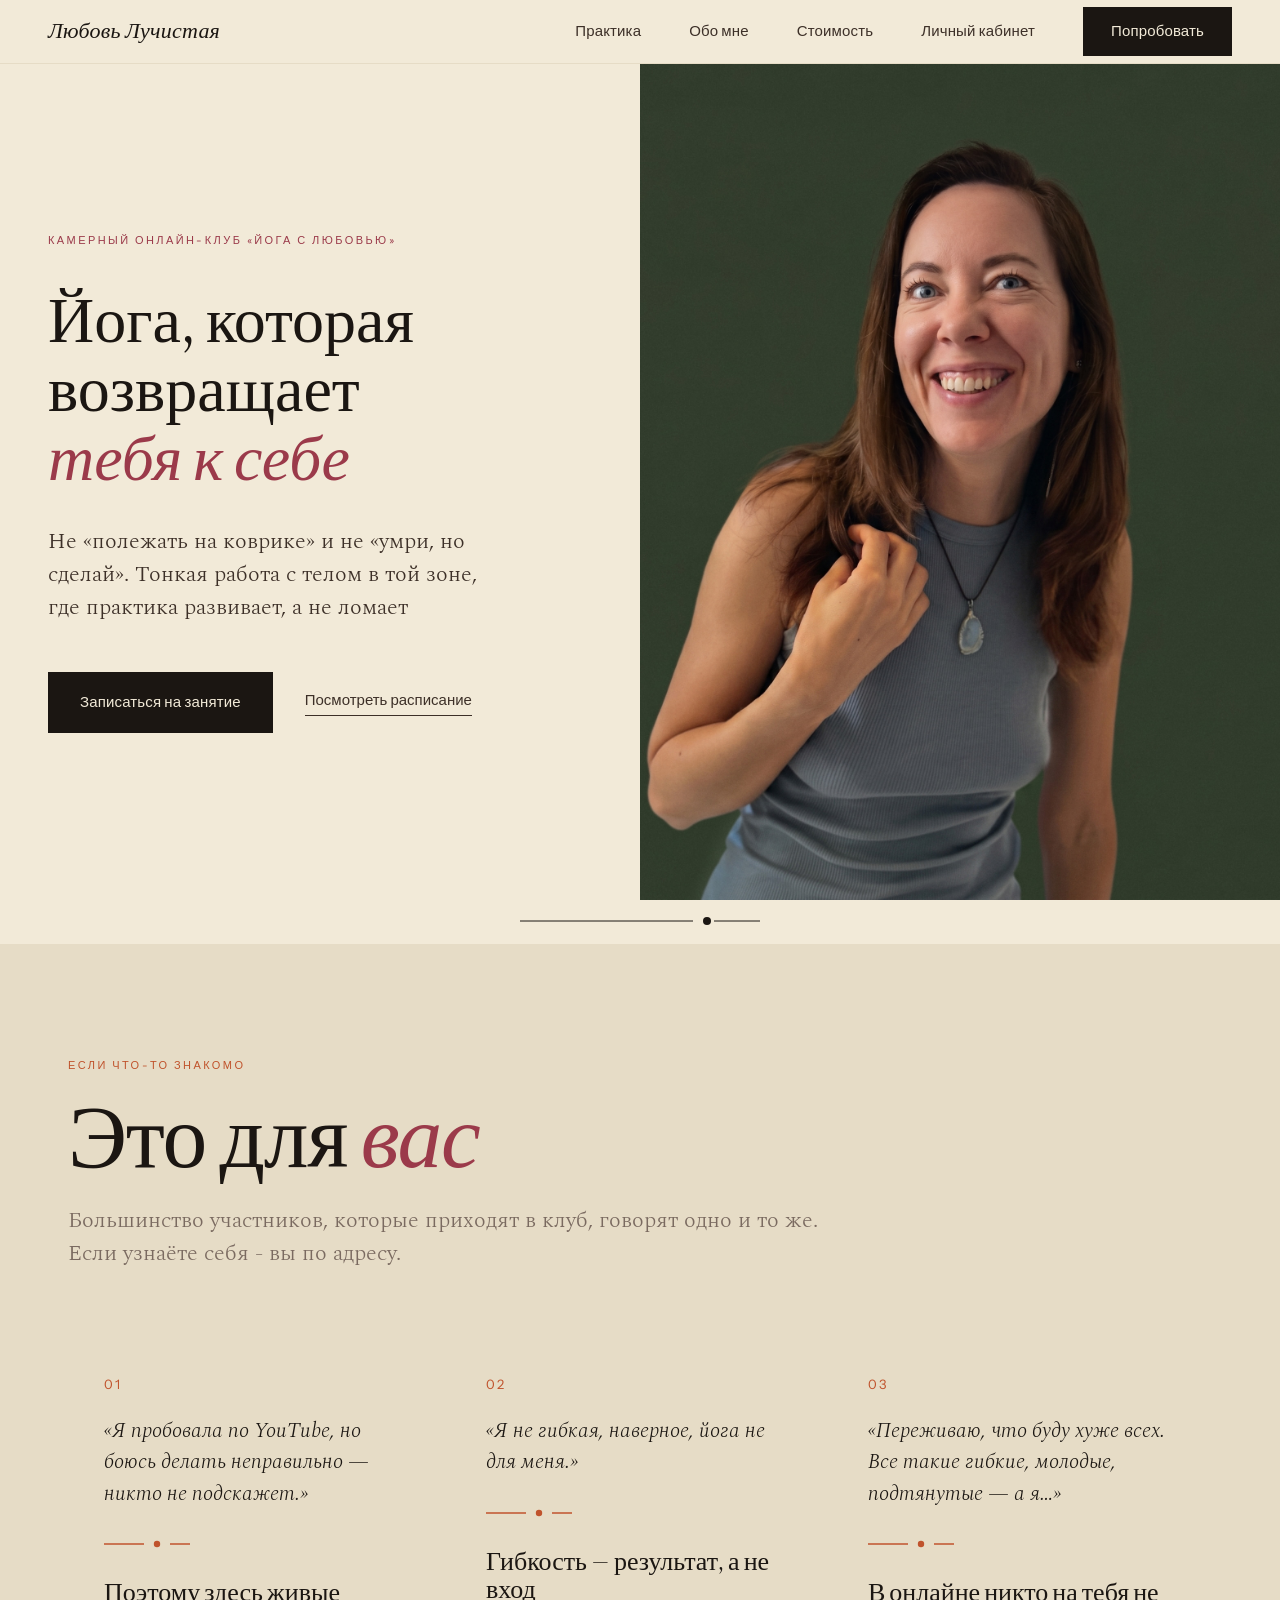
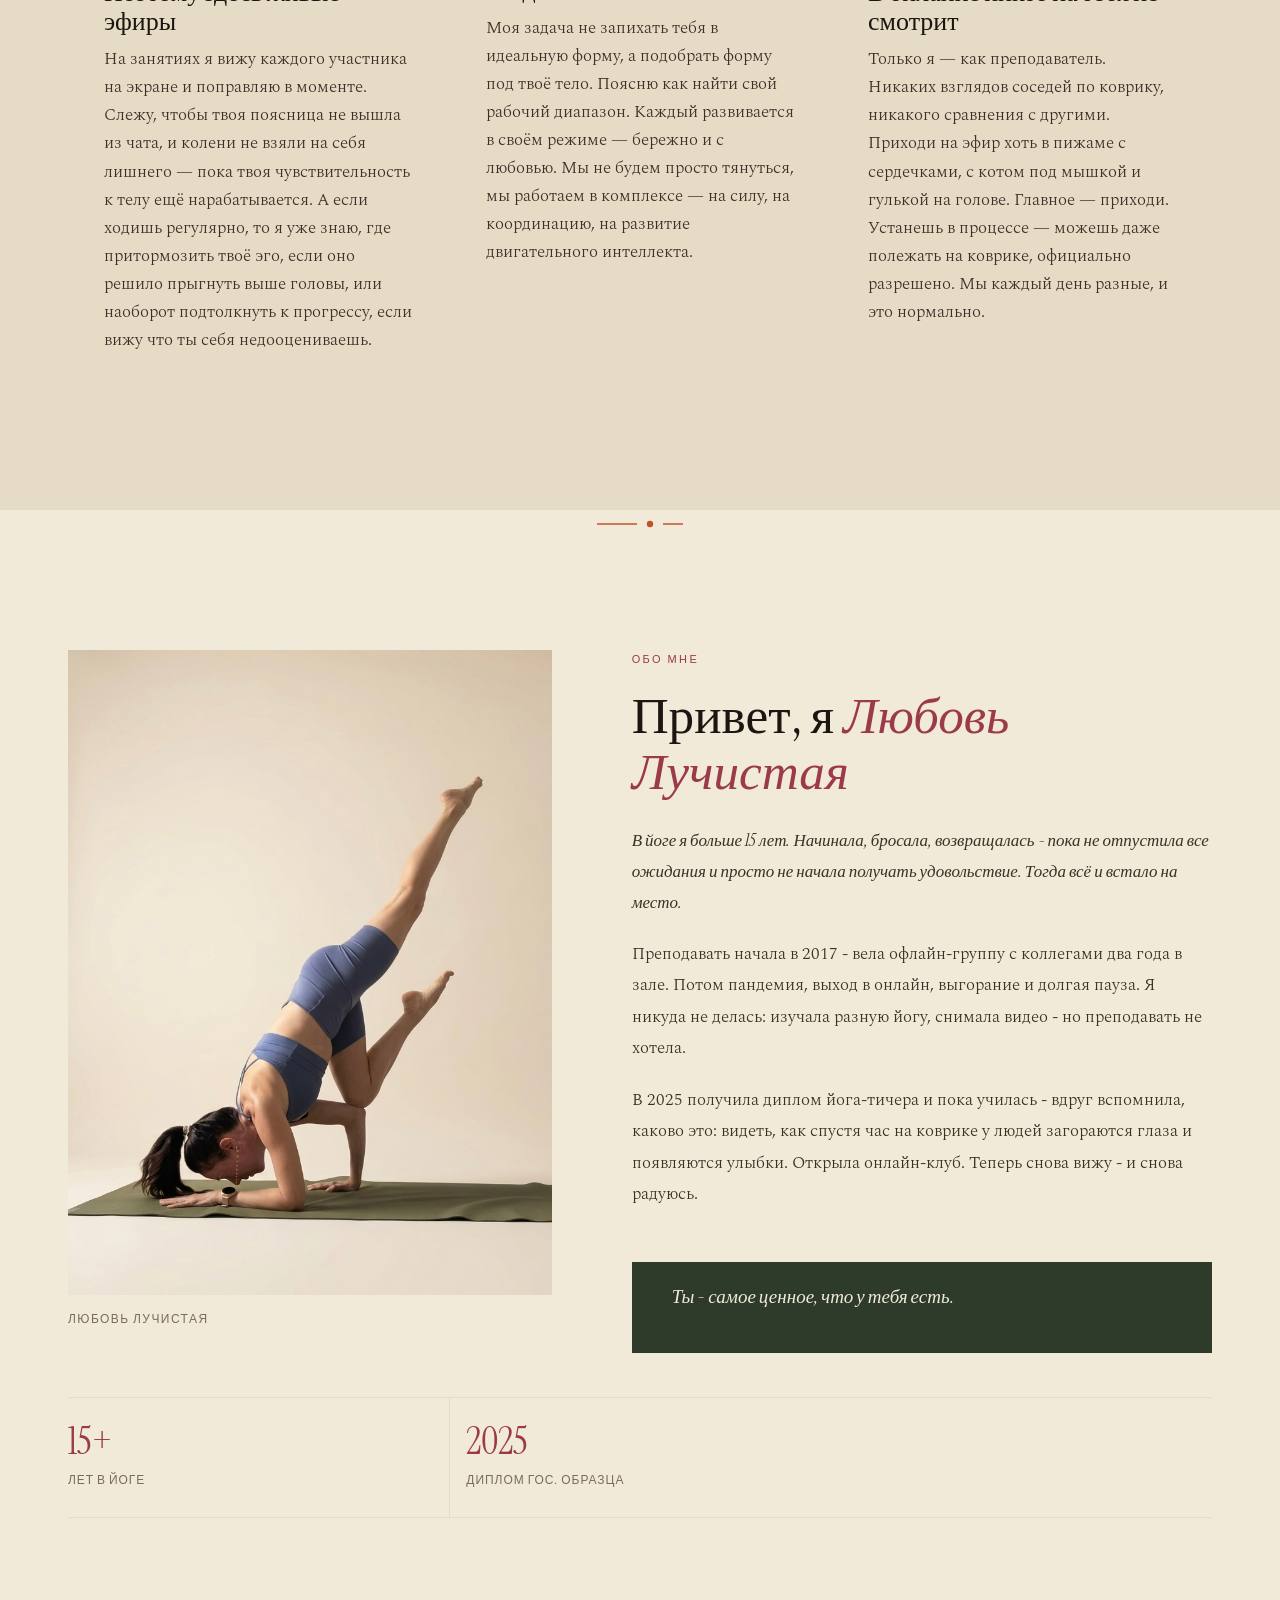
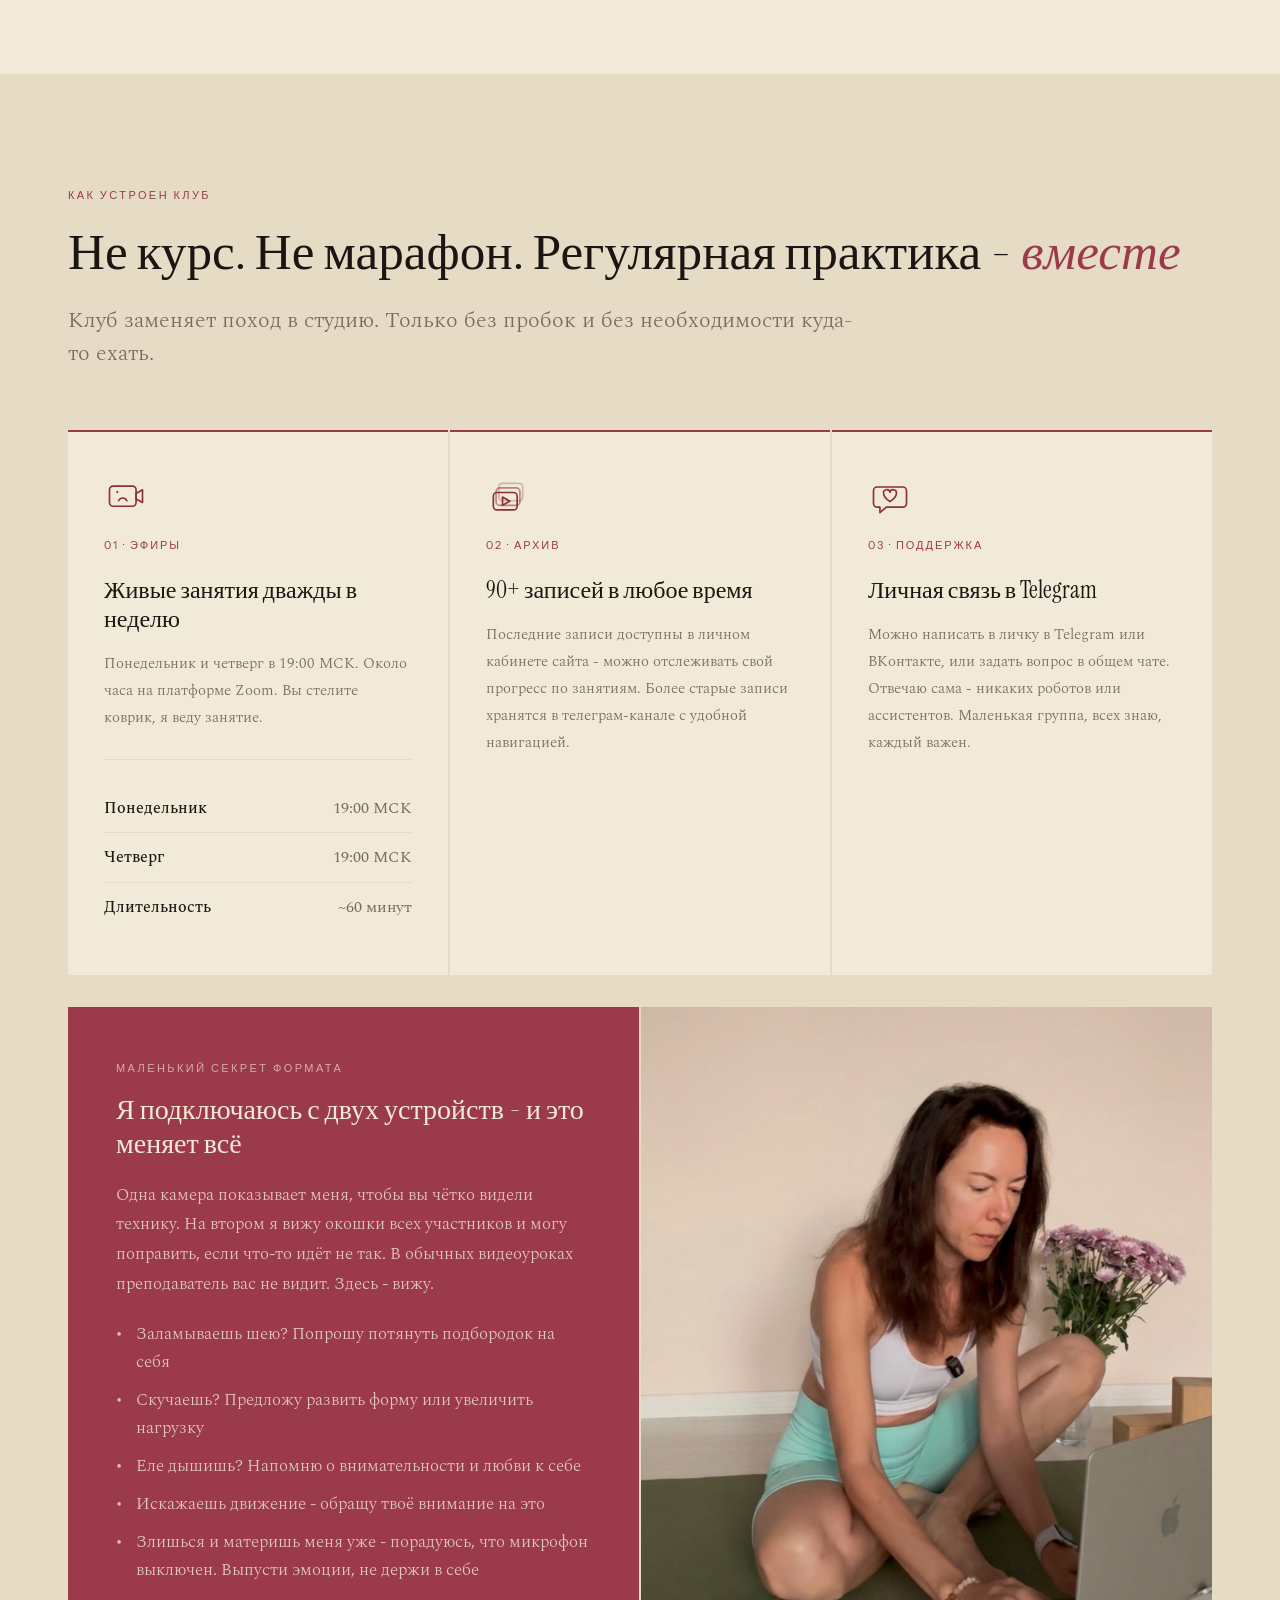
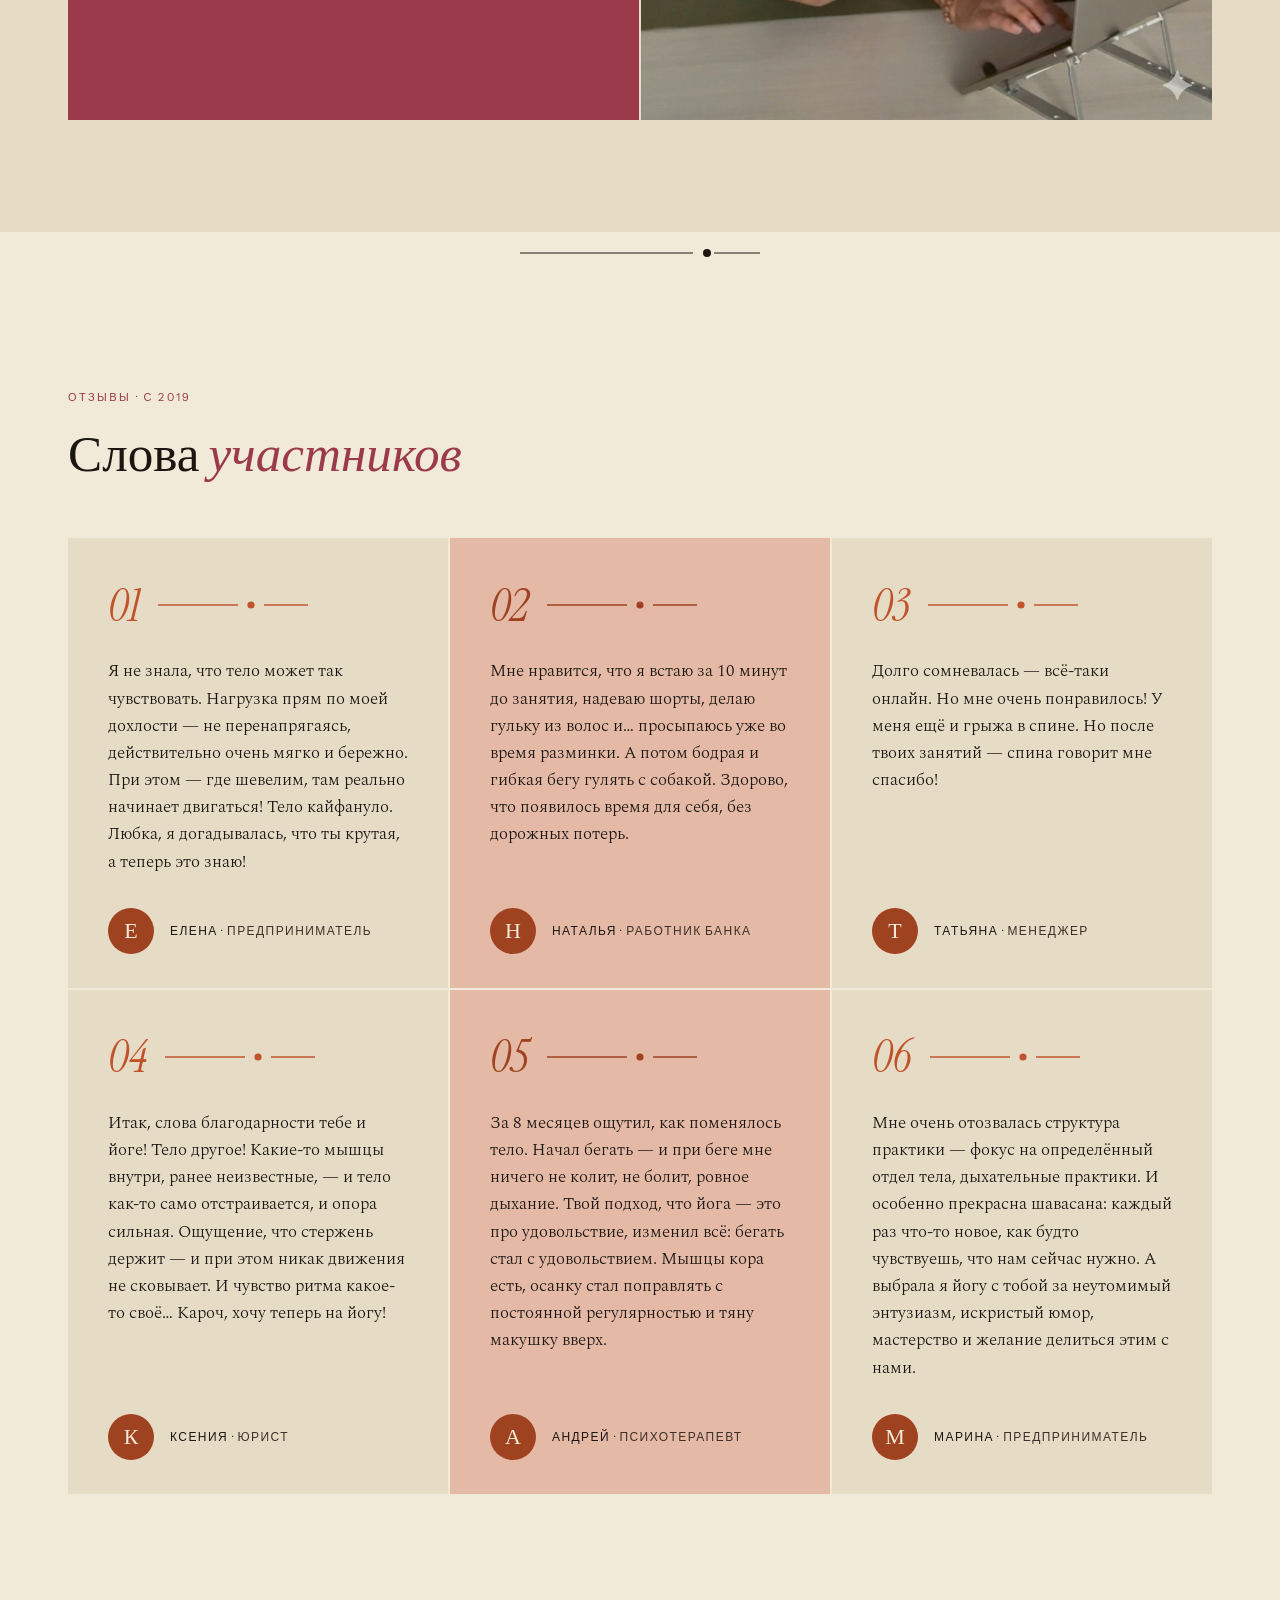
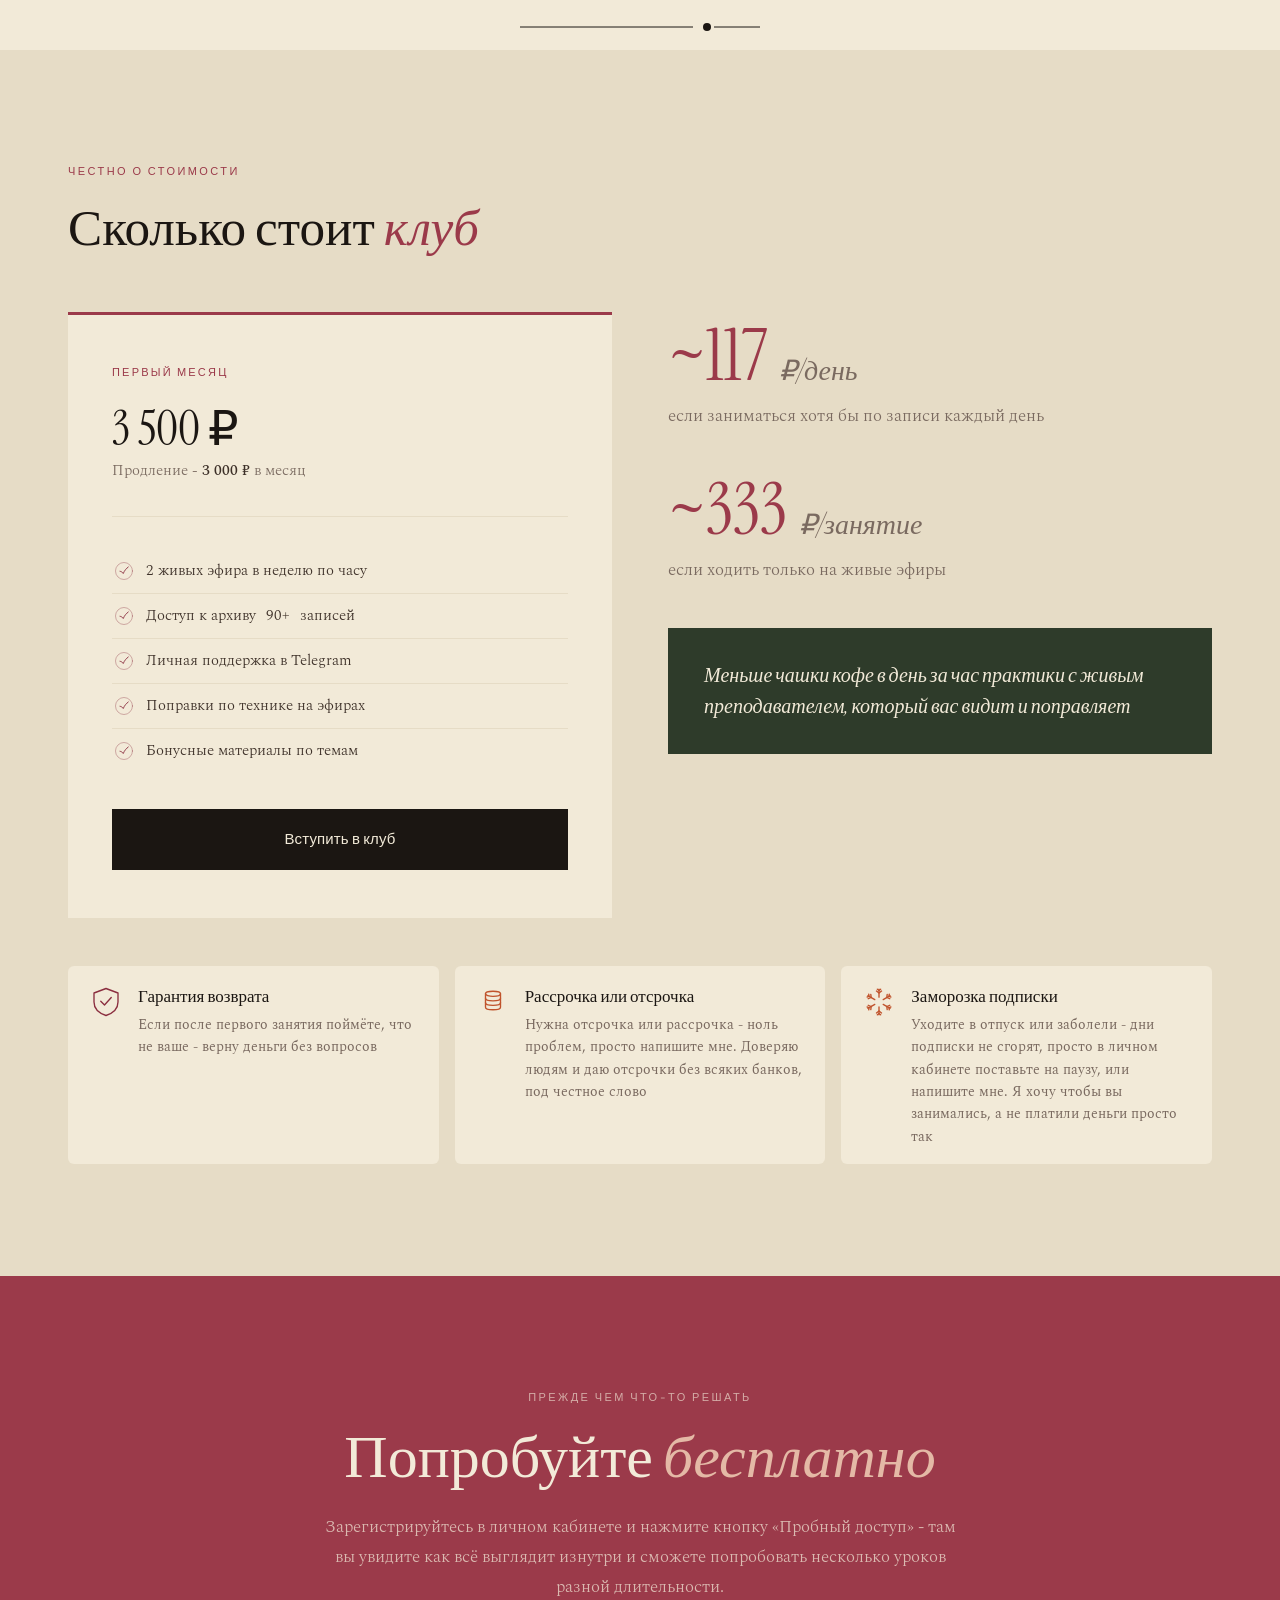
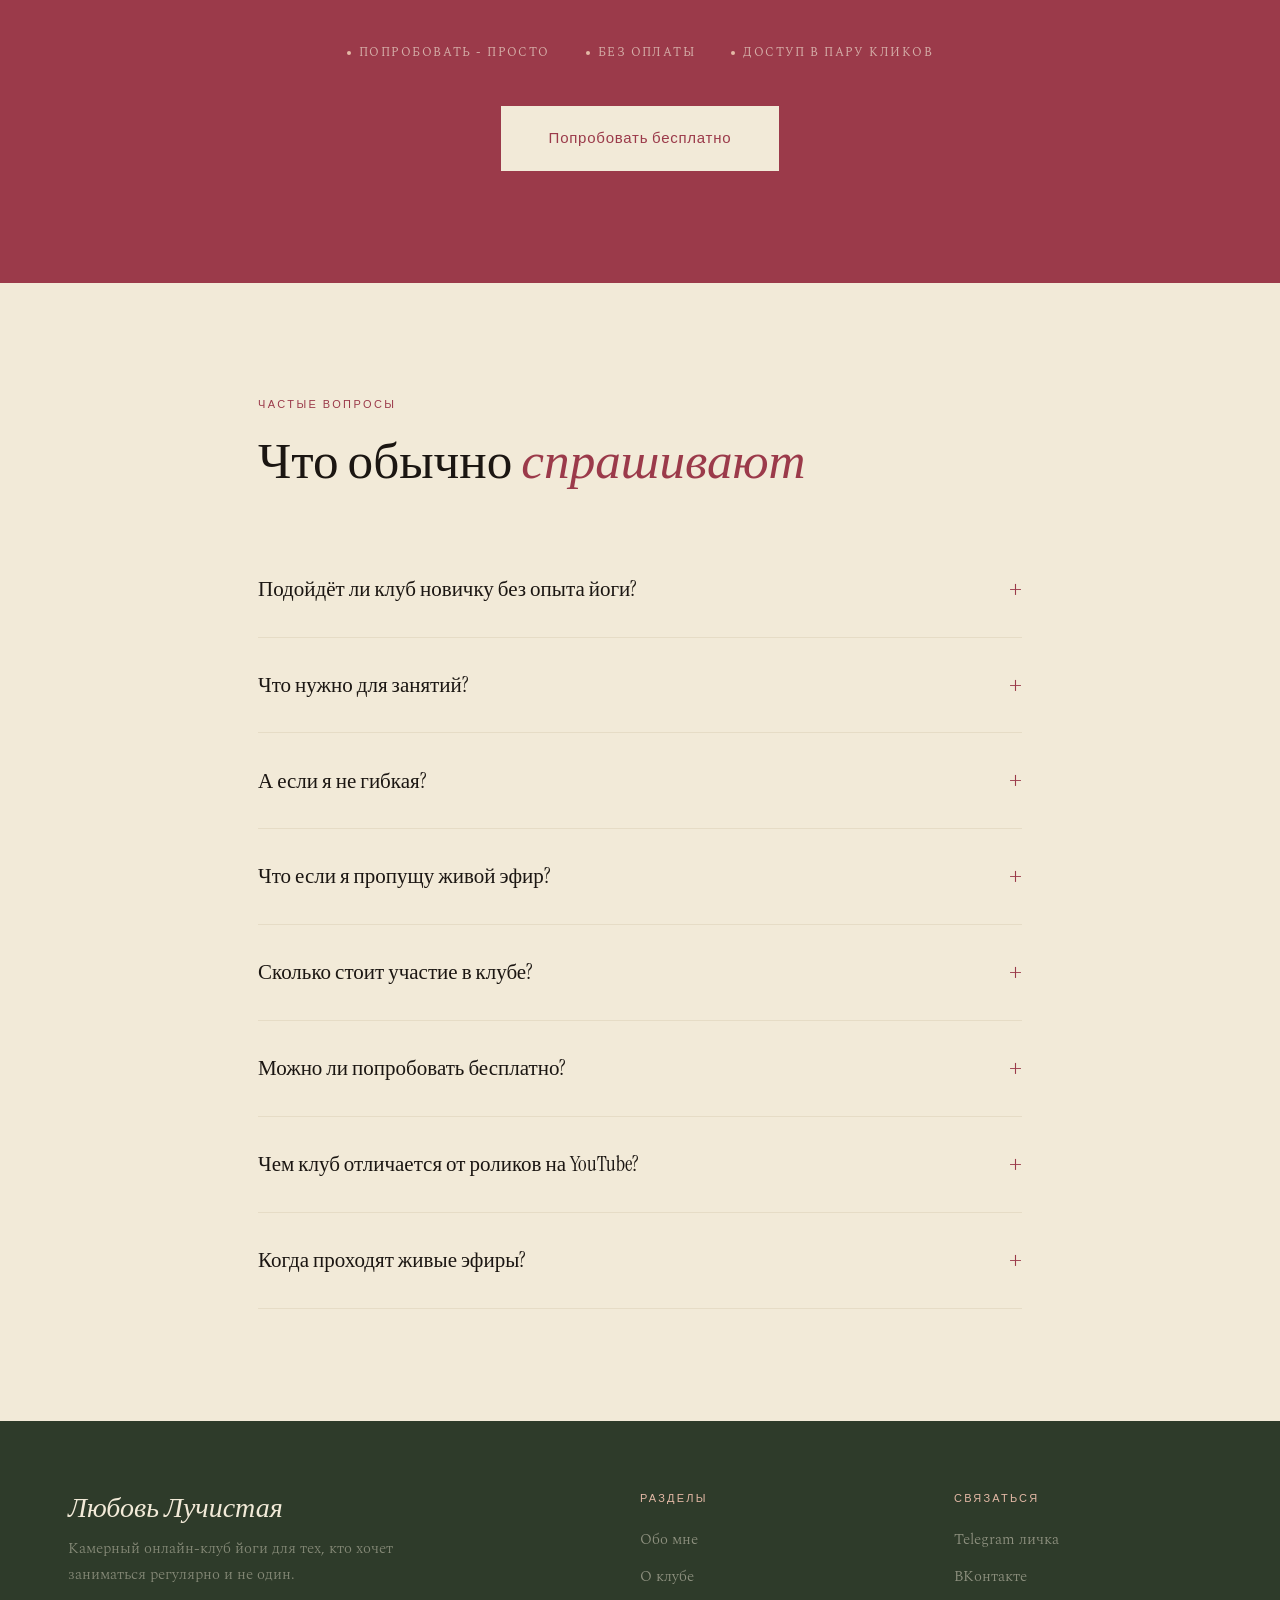
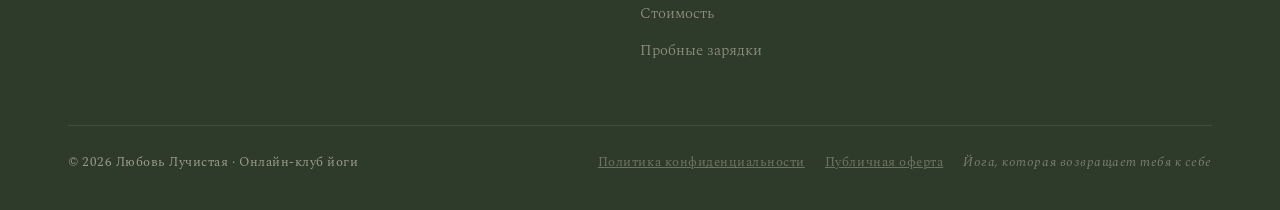
==== commit e3b29e71: "Оплата через СБП, правки главной страницы - Блок оплаты СБП во всех местах кабинета (profile, index)" ====
--- a/index.html
+++ b/index.html
@@ -125,7 +125,7 @@
   border-radius: 0;
 }
 
-.nav-cta:hover { background: var(--ink-soft) !important; }
+.nav-cta:hover { background: var(--sienna) !important; }
 
 .nav-lk { display: flex; align-items: center; gap: 6px; }
 .nav-lk-icon { display: none; width: 36px; height: 36px; }
@@ -208,7 +208,7 @@
   border-radius: 0;
 }
 
-.btn-primary:hover { background: var(--ink-soft); }
+.btn-primary:hover { background: var(--sienna); }
 
 .btn-secondary {
   font-family: var(--ui);
@@ -478,7 +478,7 @@
 .philosophy-block {
   background: var(--moss);
   color: var(--cream);
-  padding: 36px 40px;
+  padding: 20px 40px;
   margin-top: 32px;
   display: inline-block;
   width: 100%;
@@ -627,7 +627,7 @@
   display: flex;
   justify-content: space-between;
   padding: 11px 0;
-  font-size: 14px;
+  font-size: 16px;
   color: var(--muted);
   border-bottom: 1px solid var(--cream-deep);
 }
@@ -788,7 +788,7 @@
 
 .price-amount {
   font-family: var(--display);
-  font-size: 68px;
+  font-size: 48px;
   color: var(--ink);
   line-height: 1;
   margin-bottom: 6px;
@@ -1165,6 +1165,35 @@
 .hero h1 { animation: fadeUp 0.7s ease 0.2s both; }
 .hero-lead { animation: fadeUp 0.7s ease 0.35s both; }
 .hero-ctas { animation: fadeUp 0.7s ease 0.5s both; }
+
+/* ── Back to top button ── */
+#back-to-top {
+  position: fixed;
+  bottom: 24px;
+  right: 20px;
+  z-index: 999;
+  width: 44px;
+  height: 44px;
+  border-radius: 3px;
+  background: var(--sienna);
+  color: #fff;
+  border: none;
+  cursor: pointer;
+  display: flex;
+  align-items: center;
+  justify-content: center;
+  box-shadow: 0 4px 12px rgba(0,0,0,0.2);
+  opacity: 0;
+  transform: translateY(12px);
+  transition: opacity 0.3s, transform 0.3s;
+  pointer-events: none;
+}
+#back-to-top.visible {
+  opacity: 1;
+  transform: translateY(0);
+  pointer-events: auto;
+}
+#back-to-top svg { display: block; }
 </style>
 </head>
 <body>
@@ -1240,6 +1269,11 @@
   </div>
 </section>
 
+<!-- ── DIVIDER ── -->
+<div style="display:flex; align-items:center; justify-content:center; padding:8px 0">
+  <svg width="86" height="12" viewBox="0 0 86 12"><line x1="0" y1="6" x2="40" y2="6" stroke="#C0532C" stroke-width="1.5"/><circle cx="53" cy="6" r="3.2" fill="#C0532C"/><line x1="66" y1="6" x2="86" y2="6" stroke="#C0532C" stroke-width="1.5"/></svg>
+</div>
+
 <!-- ── ABOUT ── -->
 <section class="about" id="about" aria-label="О преподавателе">
   <div class="container">
@@ -1268,10 +1302,6 @@
       <div class="about-stat">
         <span class="stat-num">15+</span>
         <span class="stat-label">лет в йоге</span>
-      </div>
-      <div class="about-stat">
-        <span class="stat-num">2017</span>
-        <span class="stat-label">преподаю с</span>
       </div>
       <div class="about-stat">
         <span class="stat-num">2025</span>
@@ -1424,7 +1454,7 @@
           <li><span class="price-check"><svg viewBox="0 0 48 48" fill="none" stroke="#8B2E3F" stroke-width="1.8" stroke-linecap="round" stroke-linejoin="round"><circle cx="24" cy="24" r="17" opacity="0.4"/><path d="M16 24.5 c2.5 .3 5 2 6.5 4.5 c2.5-6 6-10 10-13"/></svg></span>Бонусные материалы по темам</li>
         </ul>
         <div class="price-btn">
-          <a href="https://t.me/indicatrisa" class="btn-primary">Вступить в клуб</a>
+          <a href="/auth/register.php" class="btn-primary">Вступить в клуб</a>
         </div>
       </div>
 
@@ -1569,5 +1599,21 @@
 }).catch(() => {});
 </script>
 
+<!-- Back to top -->
+<button id="back-to-top" aria-label="Наверх" onclick="window.scrollTo({top:0,behavior:'smooth'})">
+  <svg width="20" height="20" viewBox="0 0 20 20" fill="none" xmlns="http://www.w3.org/2000/svg">
+    <path d="M10 15V5M10 5L5 10M10 5L15 10" stroke="white" stroke-width="2" stroke-linecap="round" stroke-linejoin="round"/>
+  </svg>
+</button>
+<script>
+(function(){
+  var btn = document.getElementById('back-to-top');
+  window.addEventListener('scroll', function(){
+    if (window.scrollY > 400) btn.classList.add('visible');
+    else btn.classList.remove('visible');
+  }, {passive: true});
+})();
+</script>
+
 </body>
 </html>
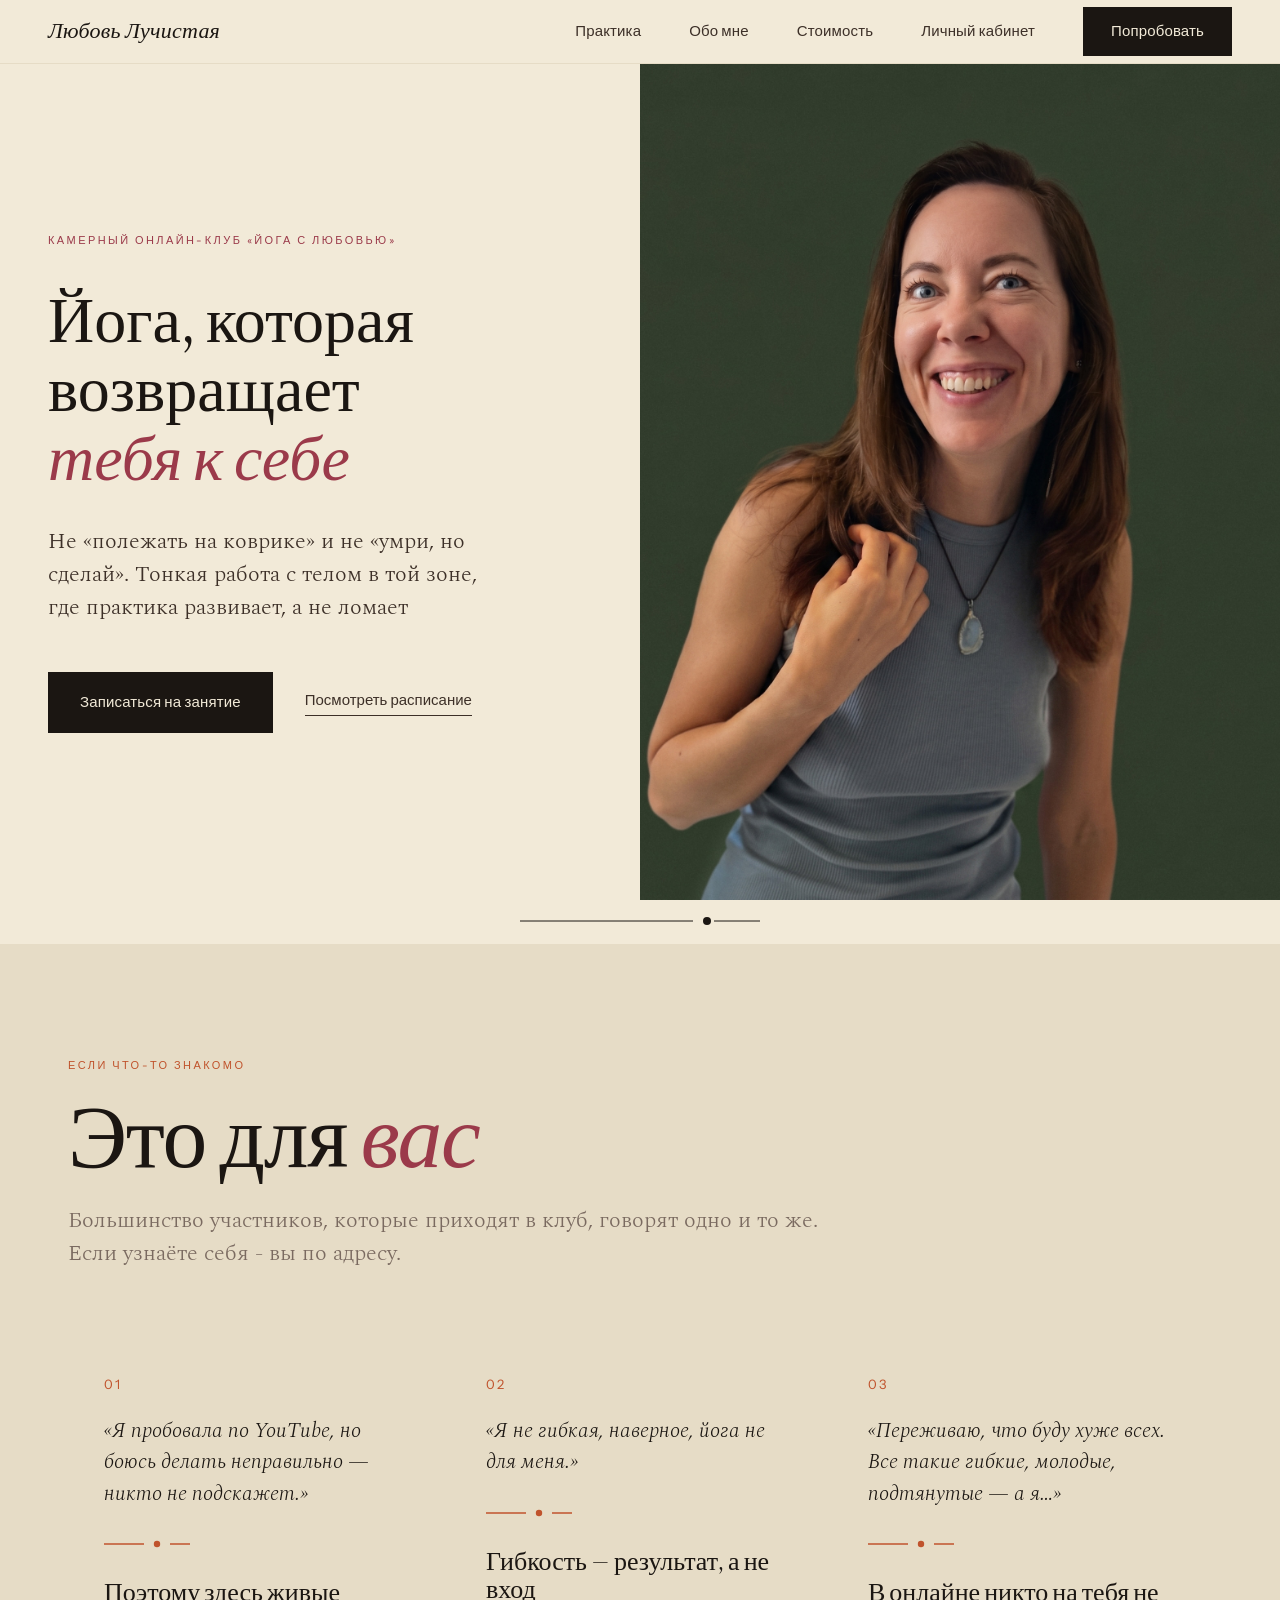
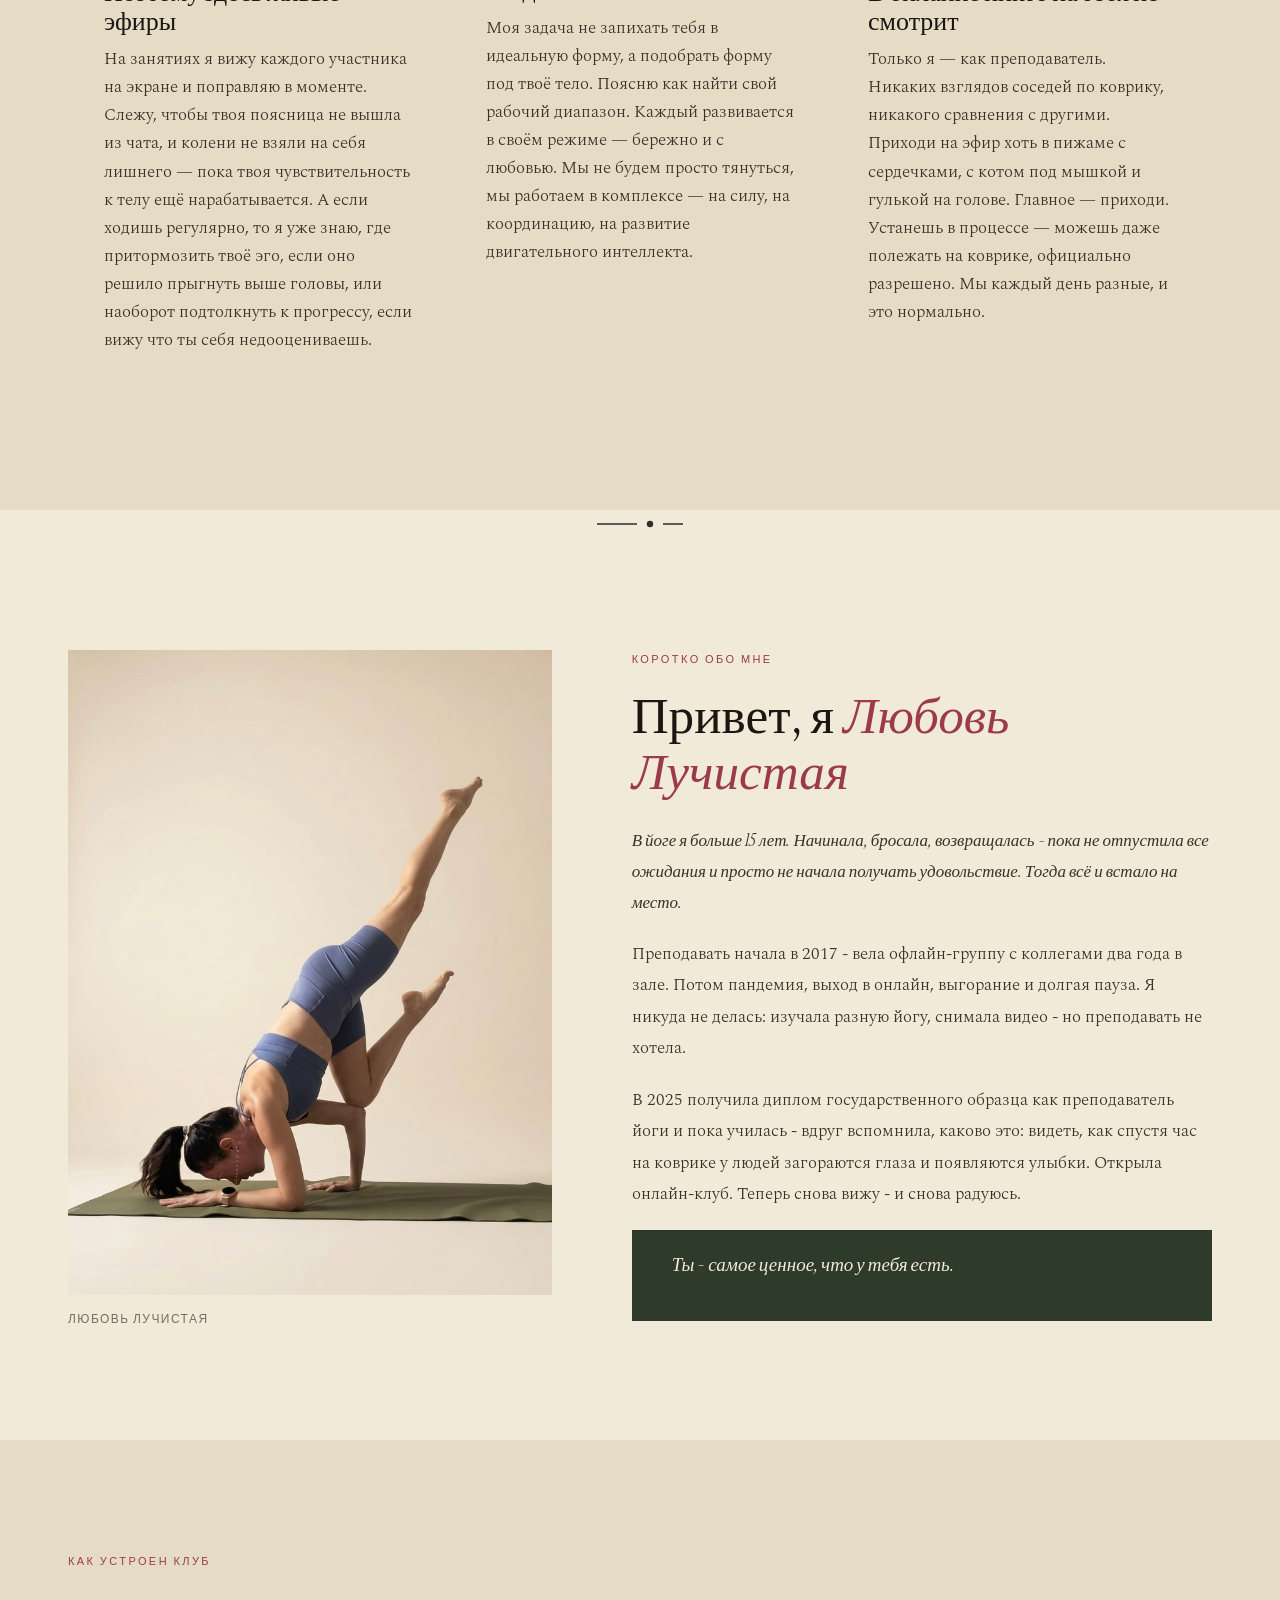
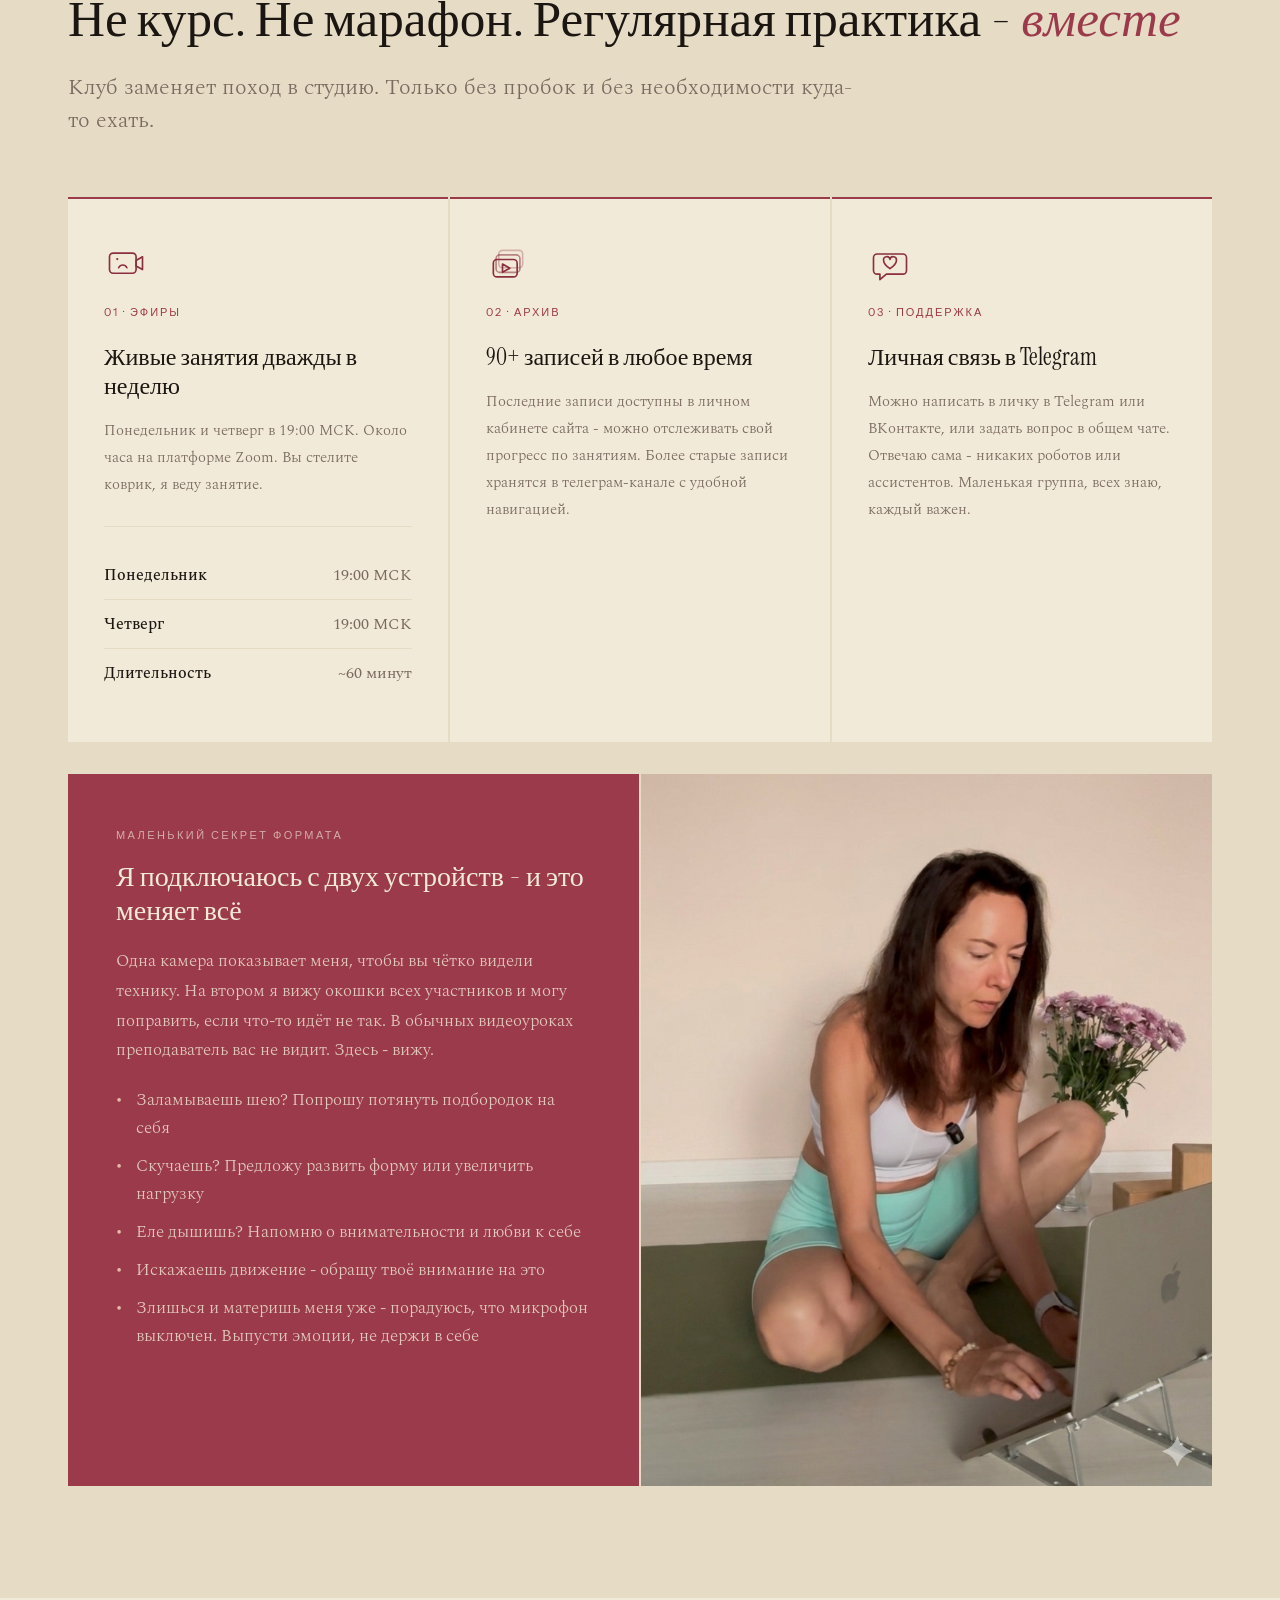
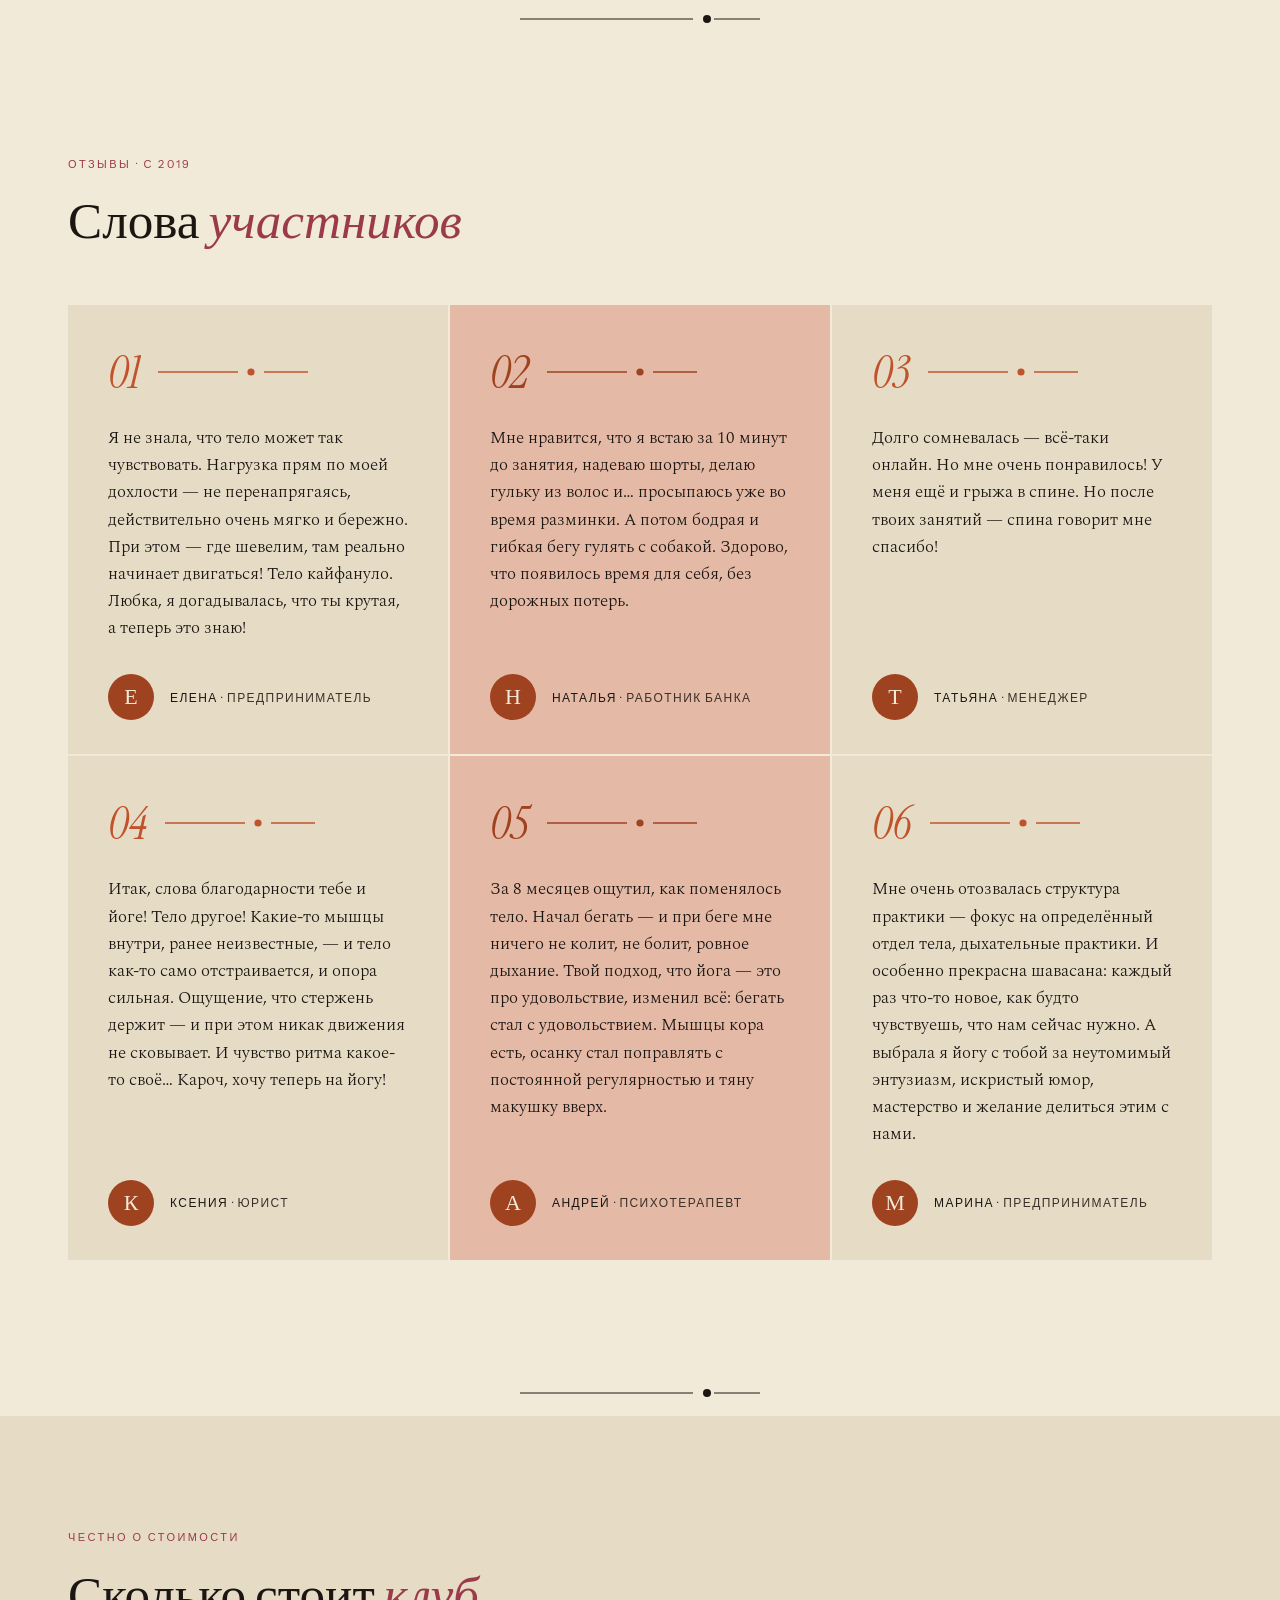
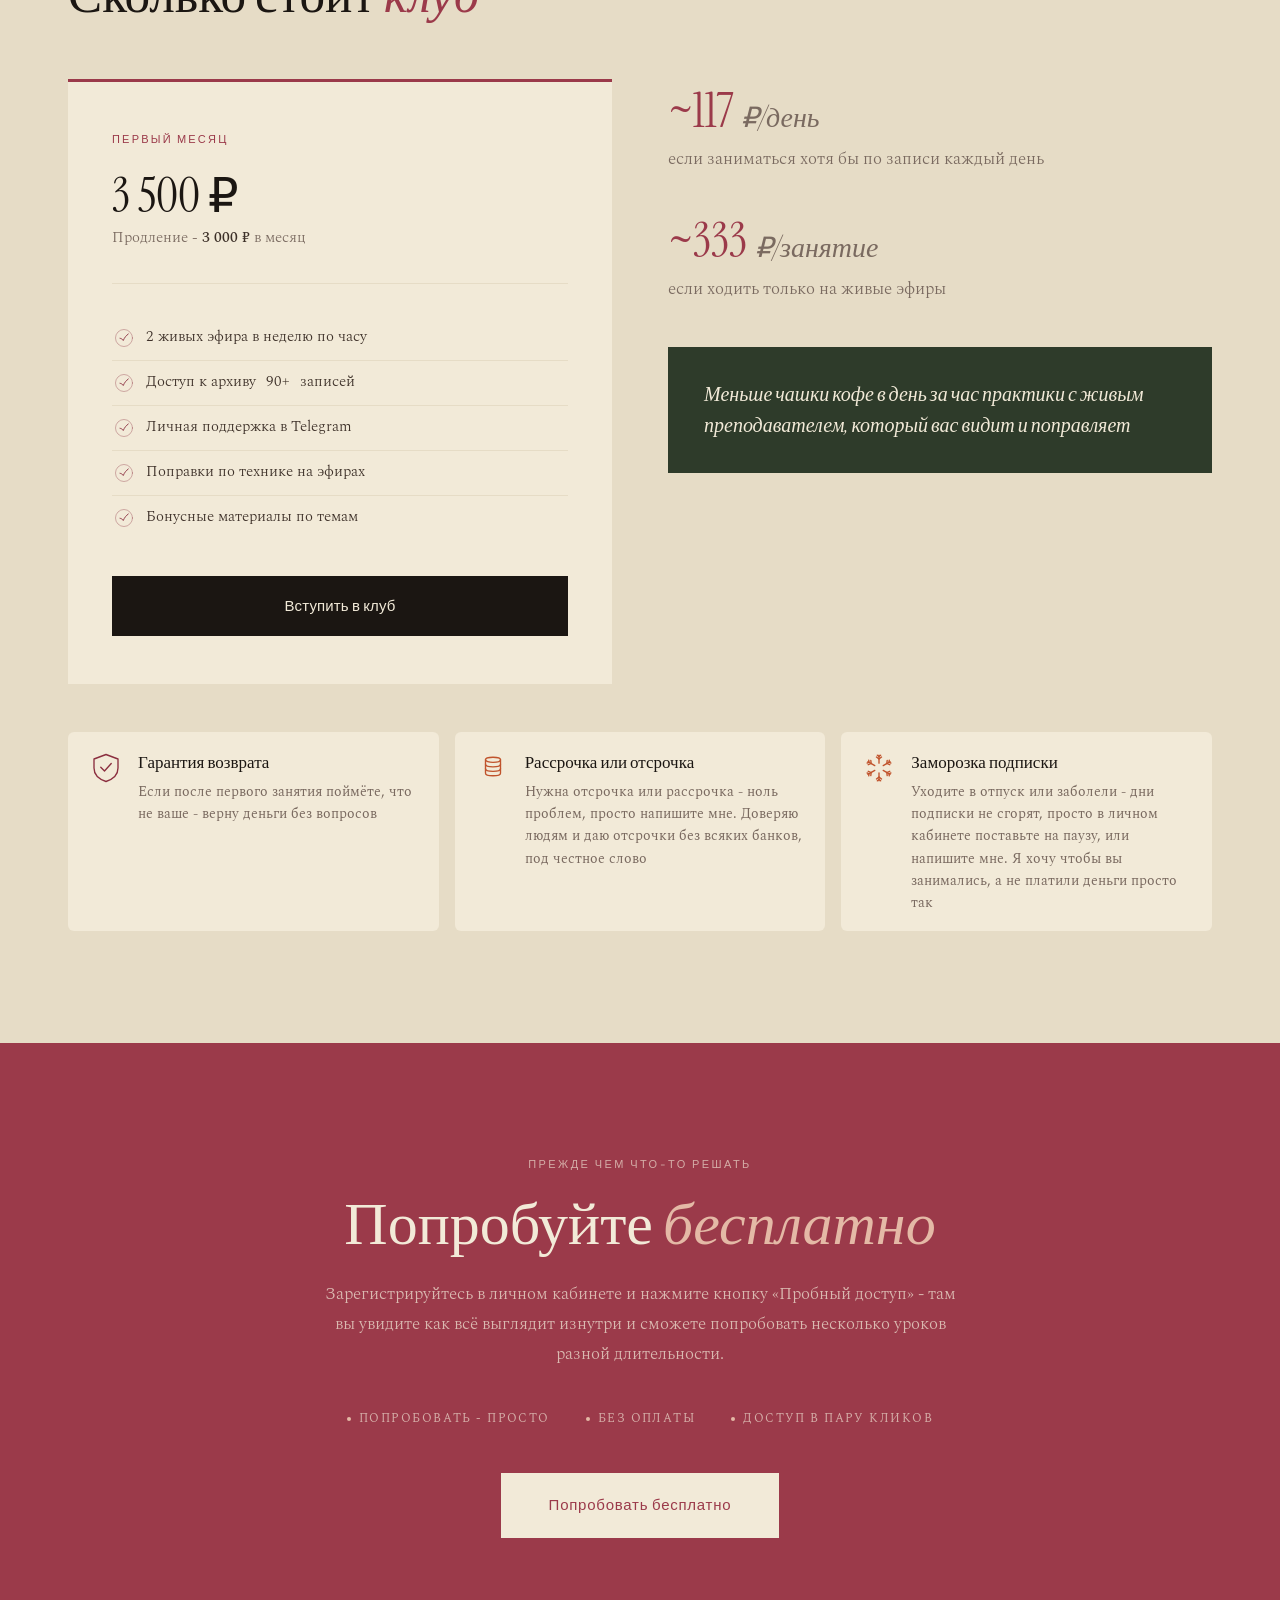
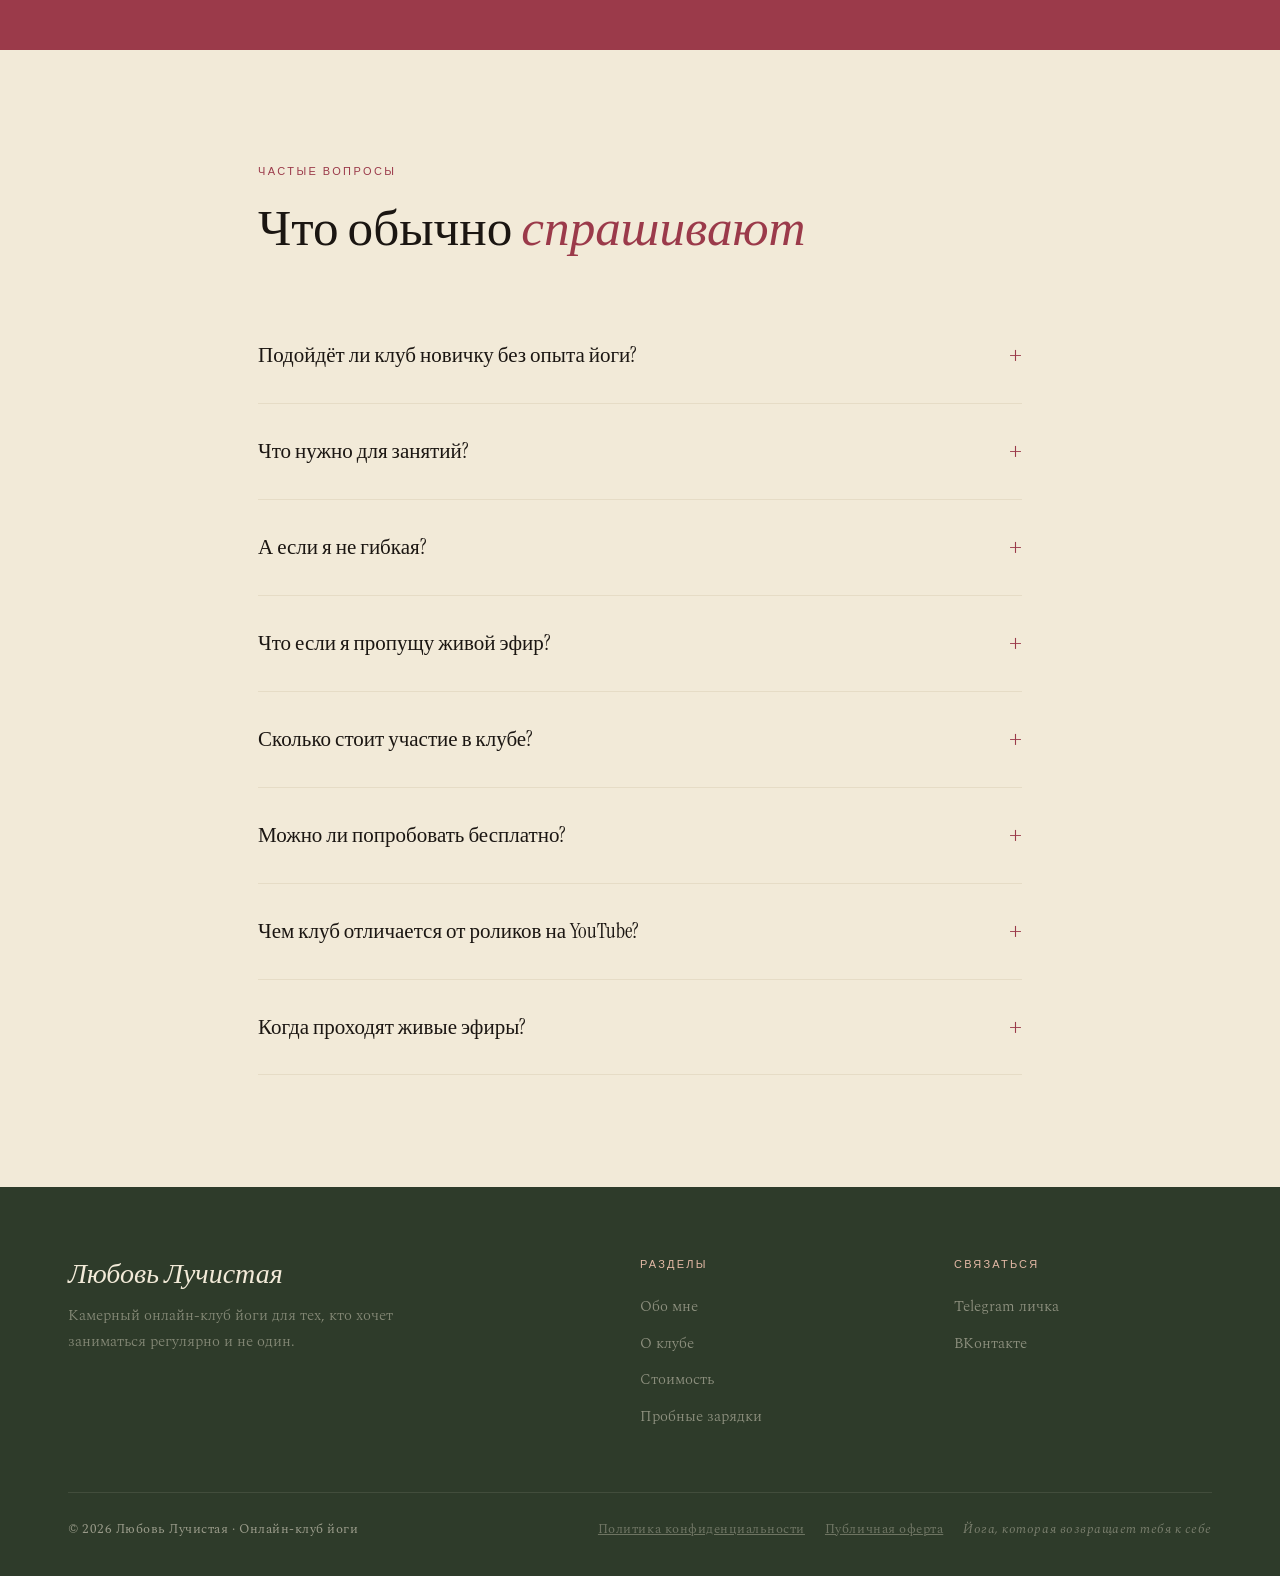
==== commit 6f3808da: "Правки главной страницы и блока оплаты в кабинете - Разделитель тёмного цвета между секциями - «Коро" ====
--- a/index.html
+++ b/index.html
@@ -479,9 +479,11 @@
   background: var(--moss);
   color: var(--cream);
   padding: 20px 40px;
-  margin-top: 32px;
-  display: inline-block;
+  margin-top: 12px;
+  display: flex;
+  align-items: center;
   width: 100%;
+  box-sizing: border-box;
 }
 
 .philosophy-block p {
@@ -860,7 +862,7 @@
 
 .value-num {
   font-family: var(--display);
-  font-size: 72px;
+  font-size: 48px;
   color: var(--marsala);
   line-height: 1;
   margin-bottom: 10px;
@@ -1271,7 +1273,7 @@
 
 <!-- ── DIVIDER ── -->
 <div style="display:flex; align-items:center; justify-content:center; padding:8px 0">
-  <svg width="86" height="12" viewBox="0 0 86 12"><line x1="0" y1="6" x2="40" y2="6" stroke="#C0532C" stroke-width="1.5"/><circle cx="53" cy="6" r="3.2" fill="#C0532C"/><line x1="66" y1="6" x2="86" y2="6" stroke="#C0532C" stroke-width="1.5"/></svg>
+  <svg width="86" height="12" viewBox="0 0 86 12"><line x1="0" y1="6" x2="40" y2="6" stroke="#2E2E2E" stroke-width="1.5"/><circle cx="53" cy="6" r="3.2" fill="#2E2E2E"/><line x1="66" y1="6" x2="86" y2="6" stroke="#2E2E2E" stroke-width="1.5"/></svg>
 </div>
 
 <!-- ── ABOUT ── -->
@@ -1286,11 +1288,11 @@
       </div>
 
       <div class="about-text">
-        <span class="eyebrow">Обо мне</span>
+        <span class="eyebrow">Коротко обо мне</span>
         <h2 class="section-title">Привет, я <em>Любовь Лучистая</em></h2>
         <p class="about-lead">В йоге я больше 15 лет. Начинала, бросала, возвращалась - пока не отпустила все ожидания и просто не начала получать удовольствие. Тогда всё и встало на место.</p>
         <p>Преподавать начала в 2017 - вела офлайн-группу с коллегами два года в зале. Потом пандемия, выход в онлайн, выгорание и долгая пауза. Я никуда не делась: изучала разную йогу, снимала видео - но преподавать не хотела.</p>
-        <p>В 2025 получила диплом йога-тичера и пока училась - вдруг вспомнила, каково это: видеть, как спустя час на коврике у людей загораются глаза и появляются улыбки. Открыла онлайн-клуб. Теперь снова вижу - и снова радуюсь.</p>
+        <p>В 2025 получила диплом государственного образца как преподаватель йоги и пока училась - вдруг вспомнила, каково это: видеть, как спустя час на коврике у людей загораются глаза и появляются улыбки. Открыла онлайн-клуб. Теперь снова вижу - и снова радуюсь.</p>
 
         <div class="philosophy-block">
           <p>Ты - самое ценное, что у тебя есть.</p>
@@ -1298,16 +1300,6 @@
       </div>
     </div>
 
-    <div class="about-stats">
-      <div class="about-stat">
-        <span class="stat-num">15+</span>
-        <span class="stat-label">лет в йоге</span>
-      </div>
-      <div class="about-stat">
-        <span class="stat-num">2025</span>
-        <span class="stat-label">диплом гос. образца</span>
-      </div>
-    </div>
   </div>
 </section>
 
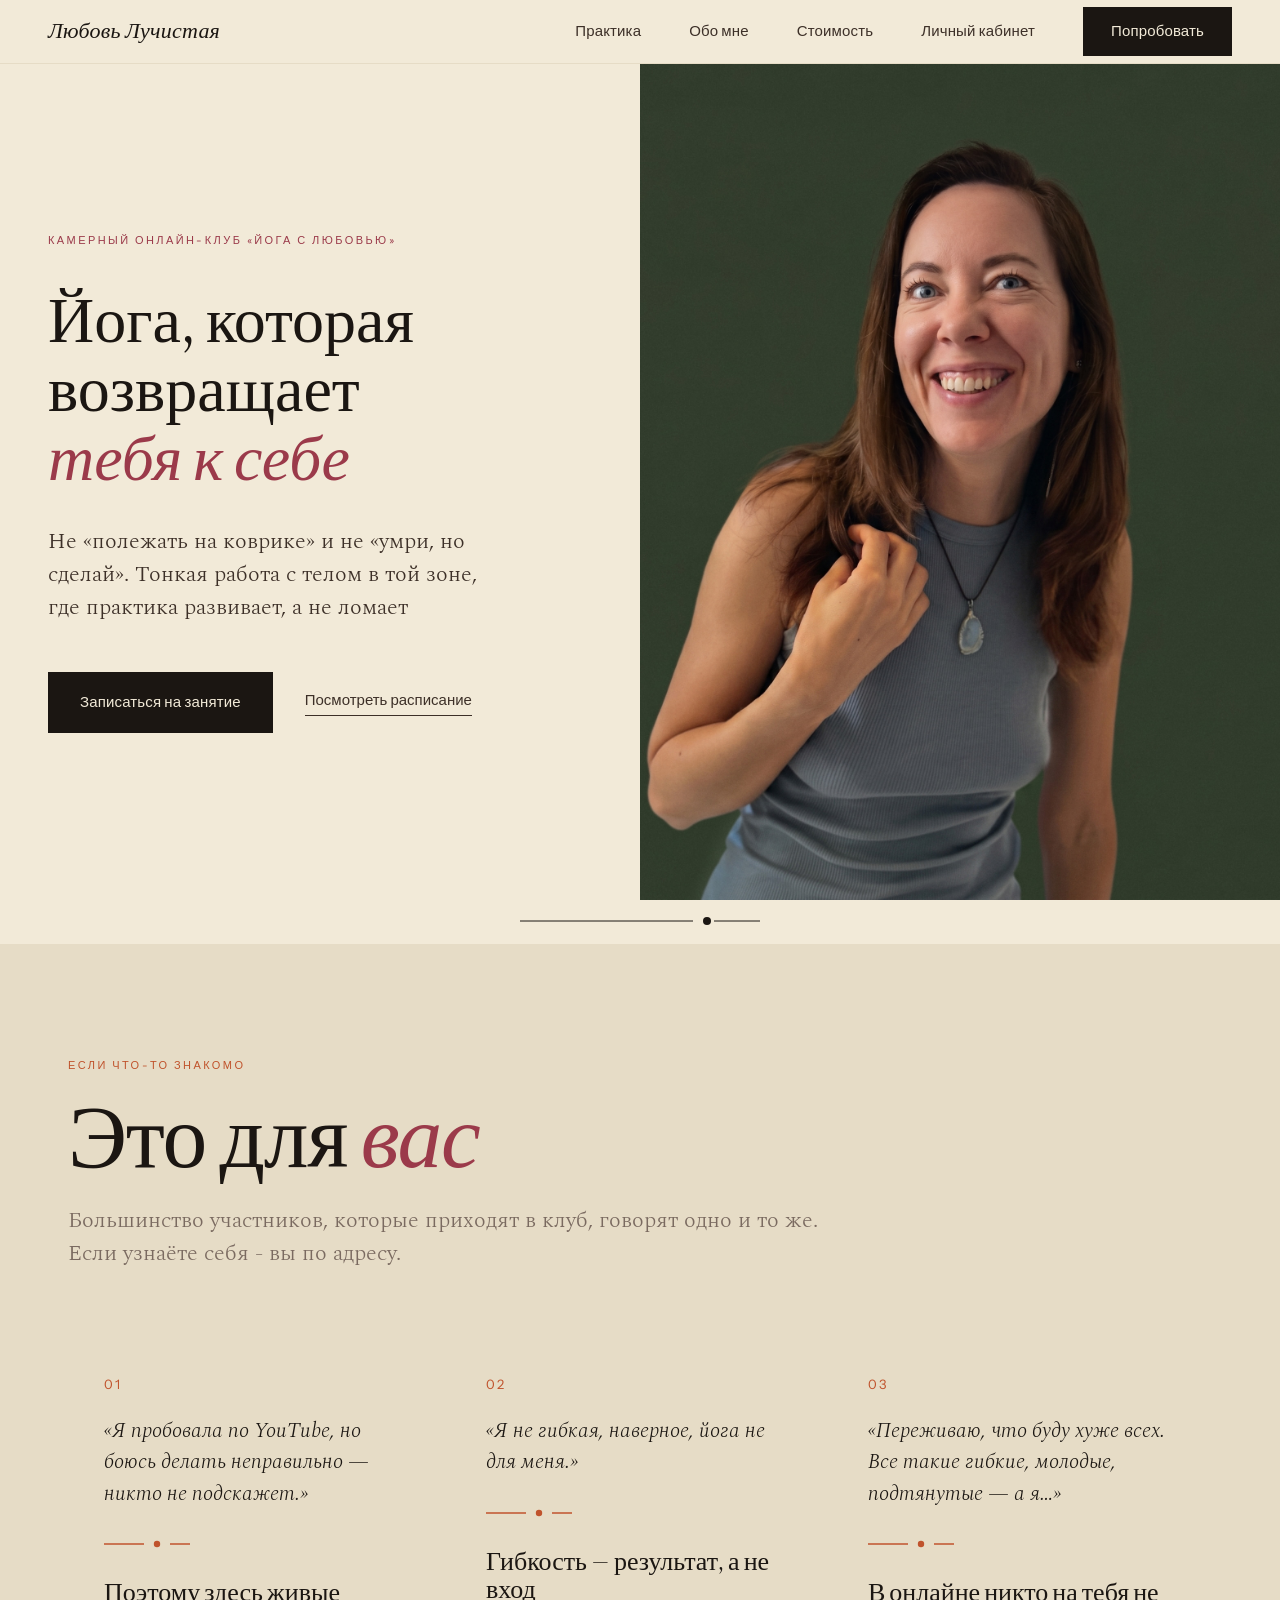
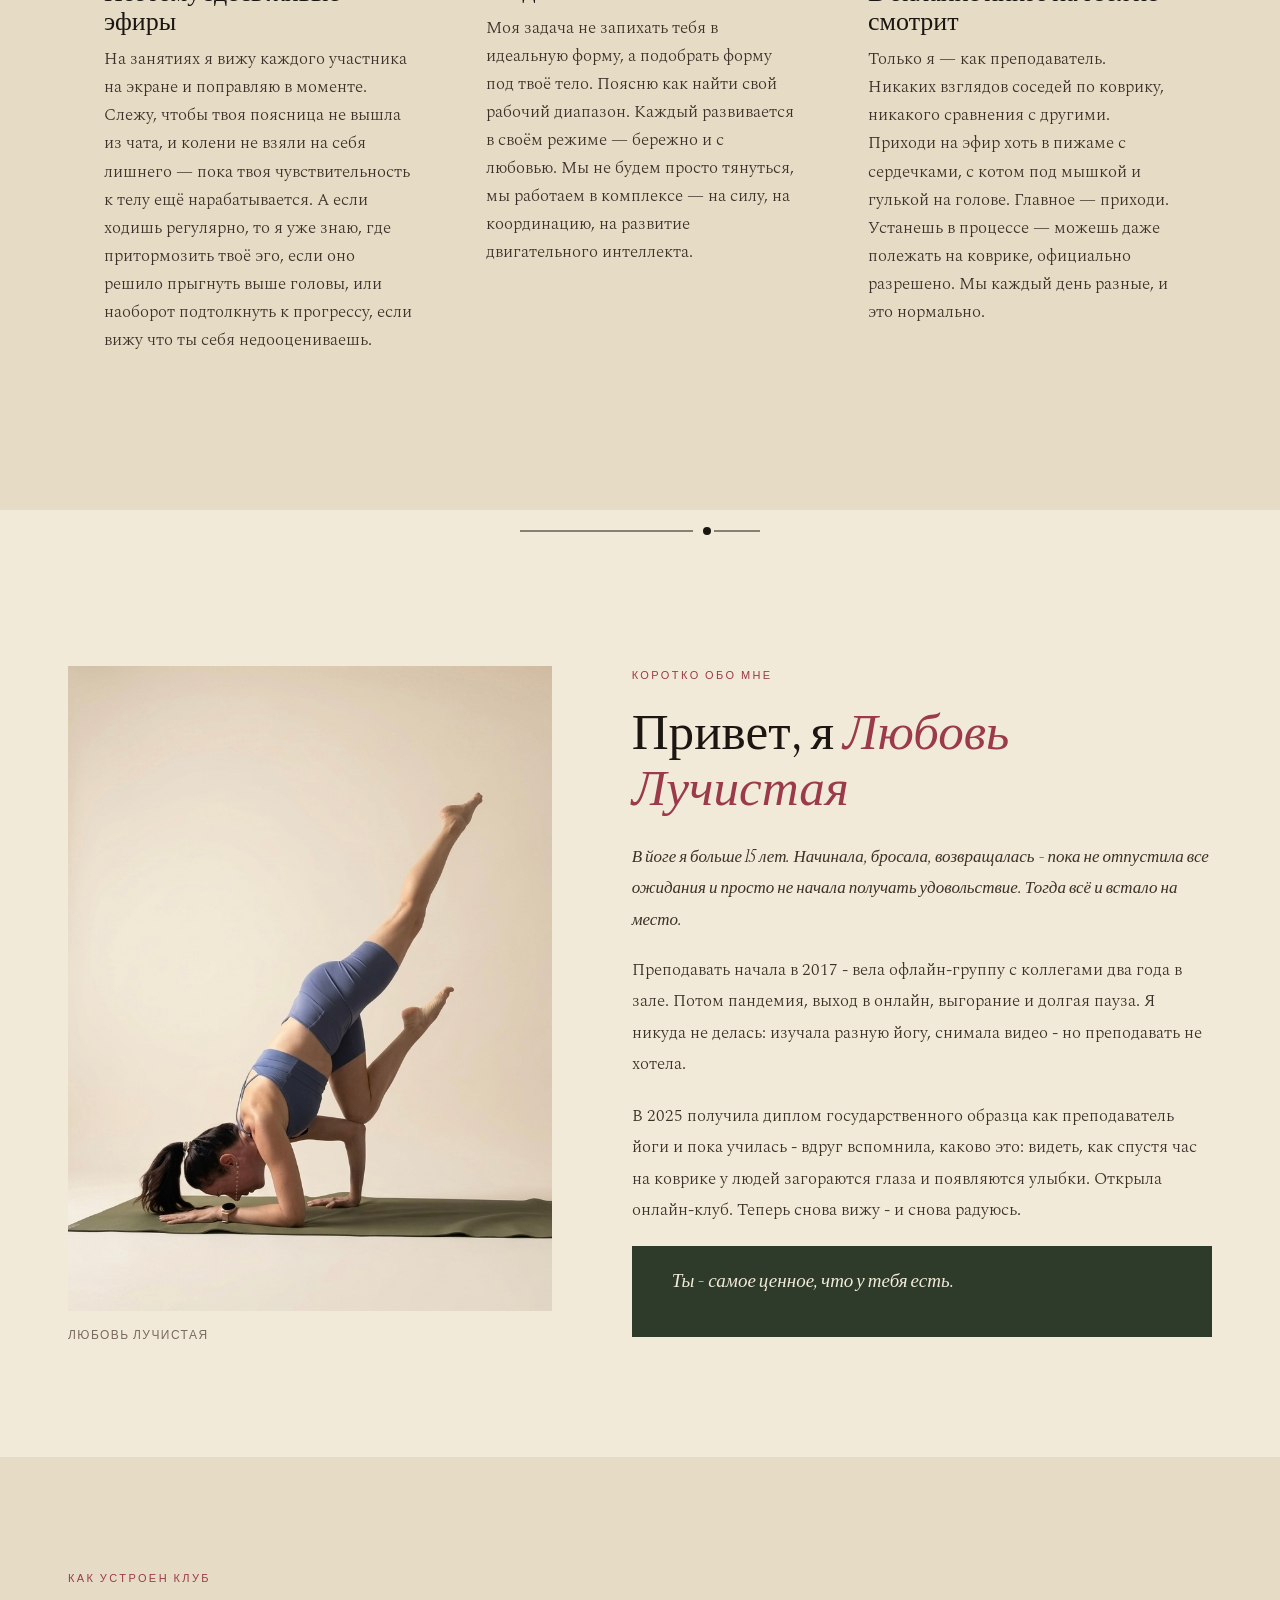
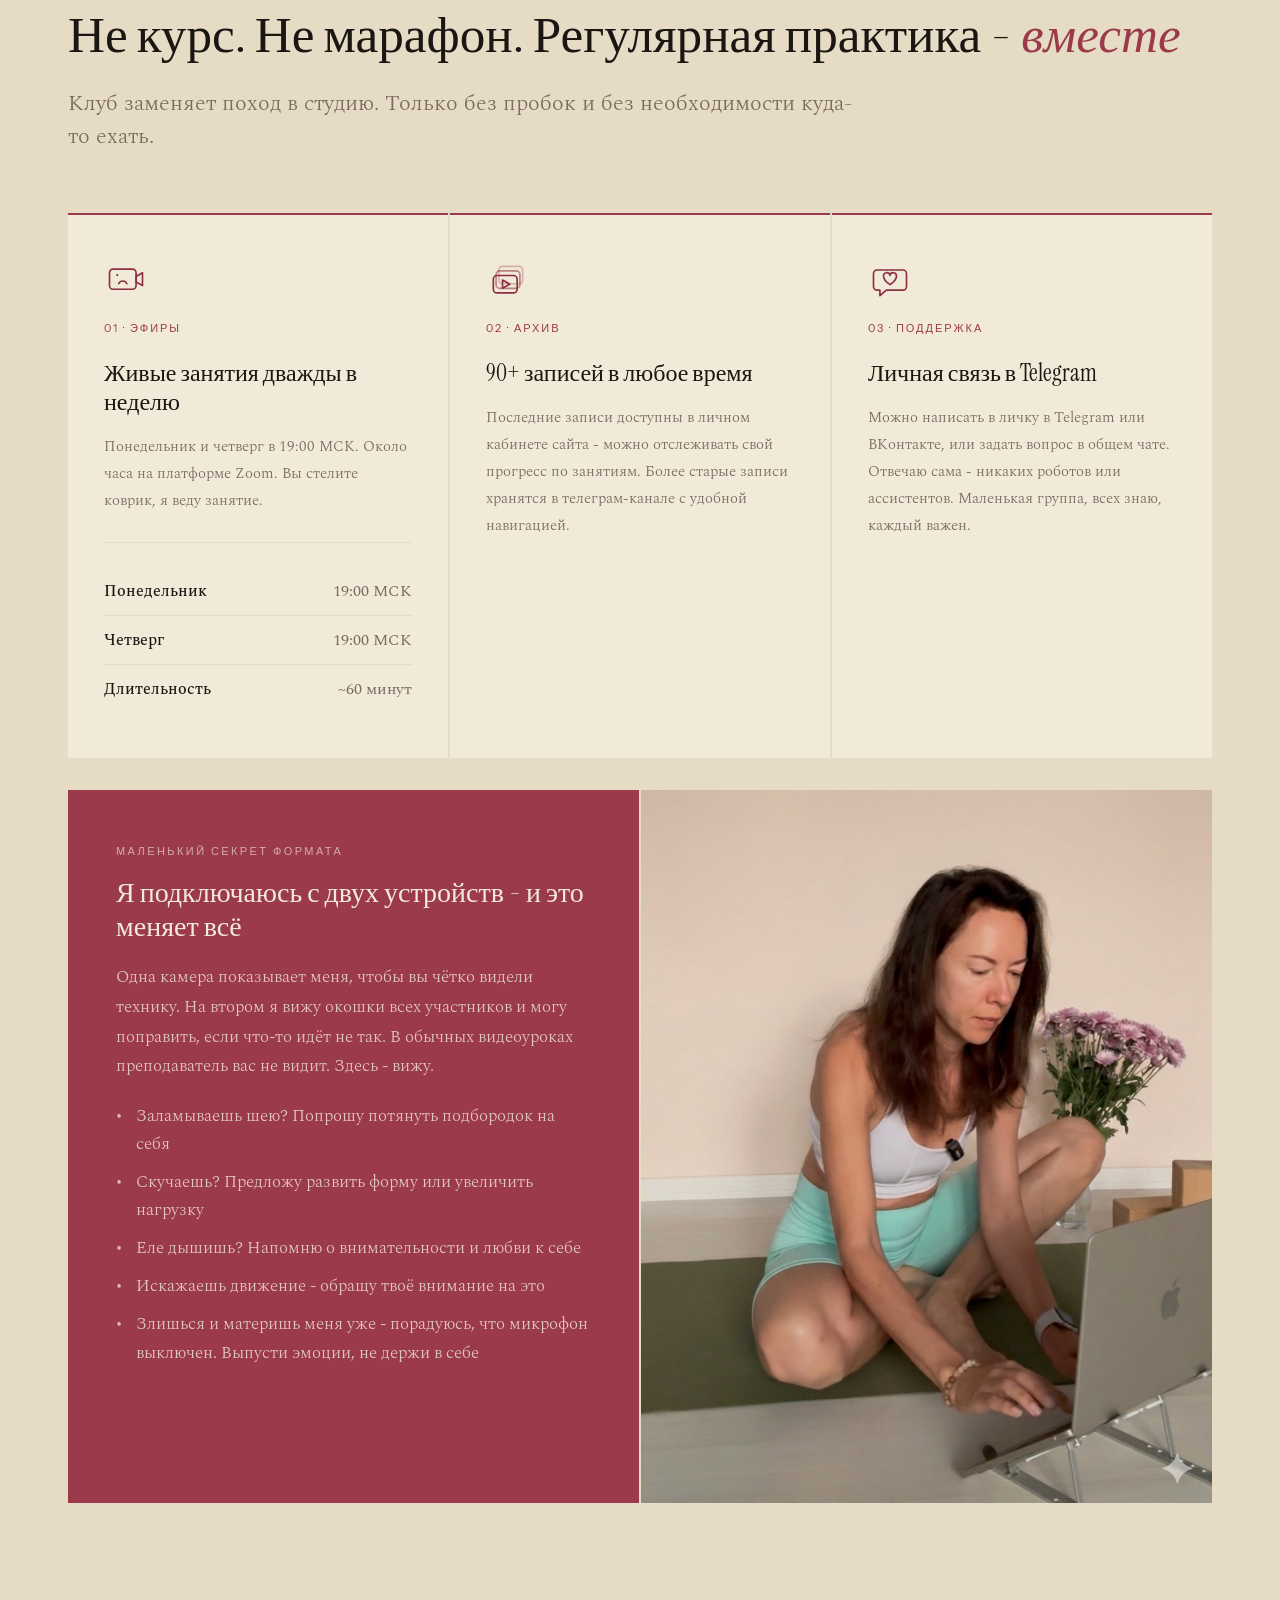
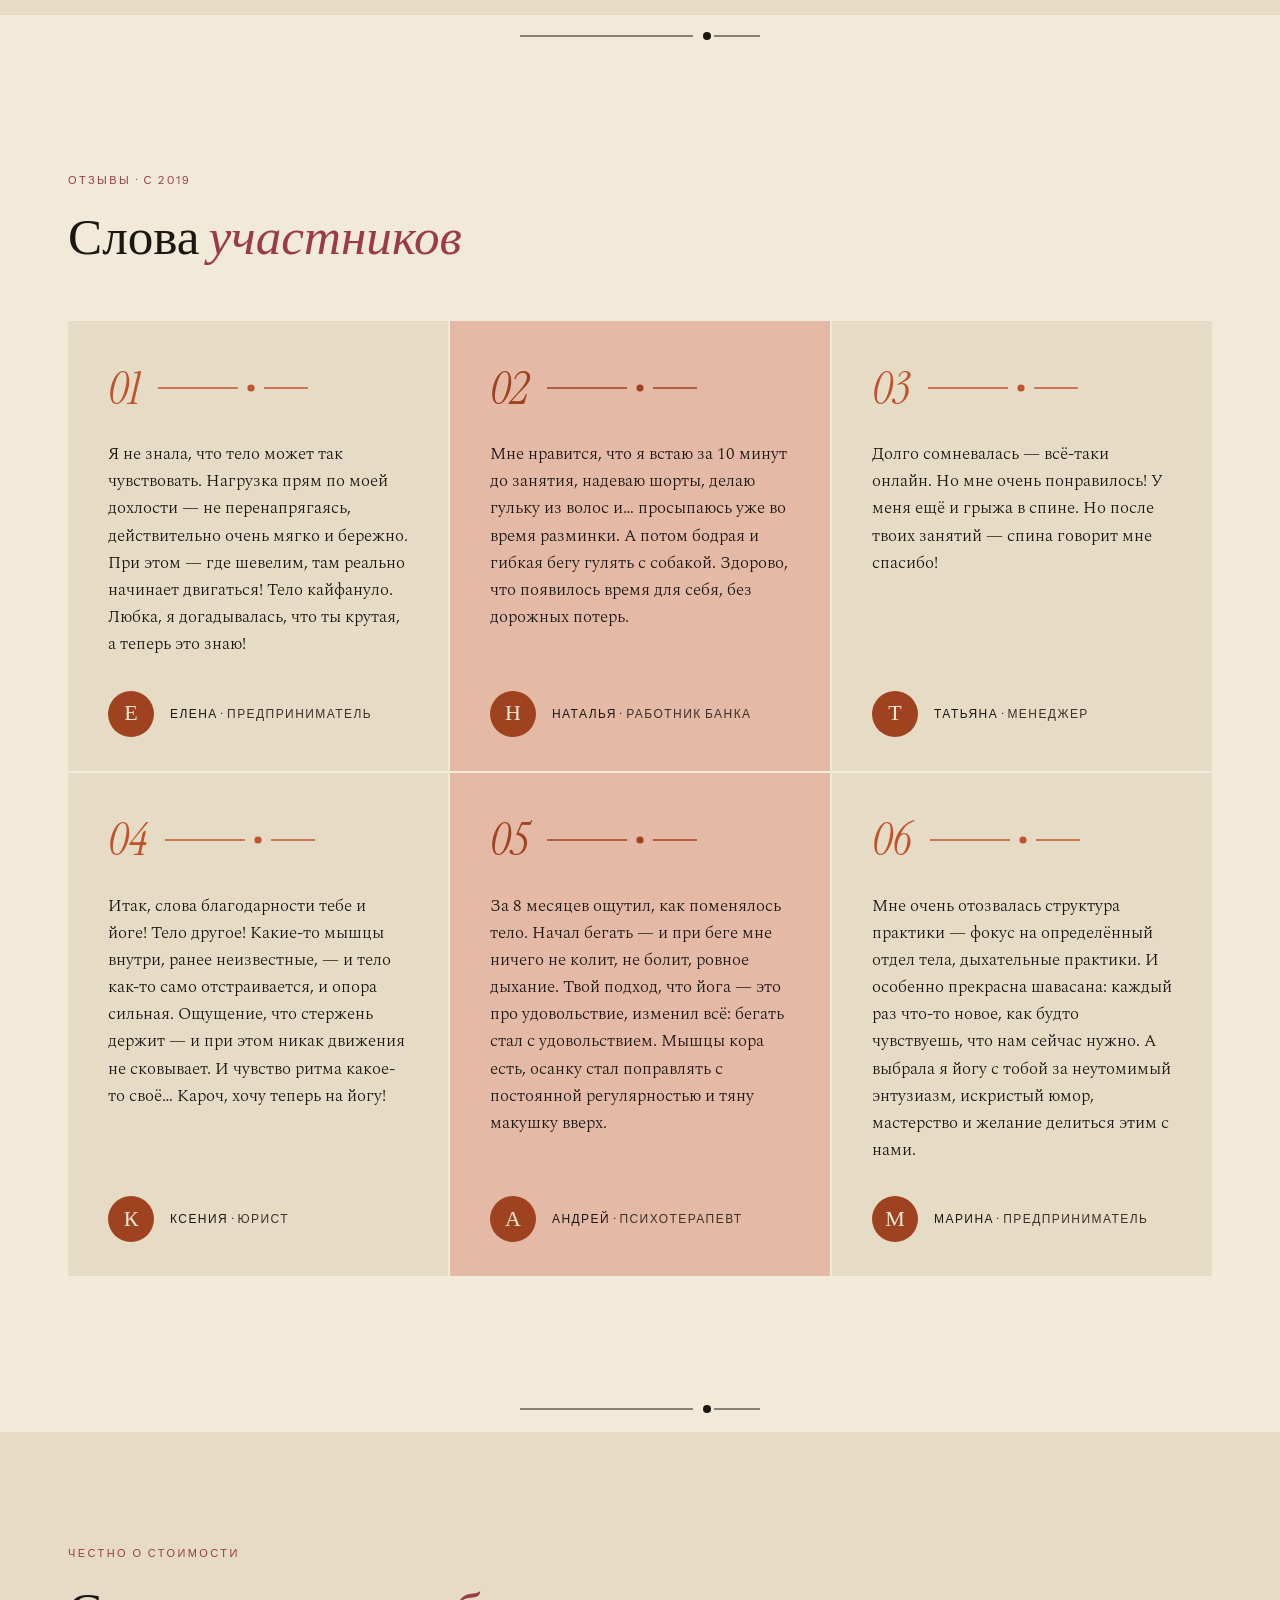
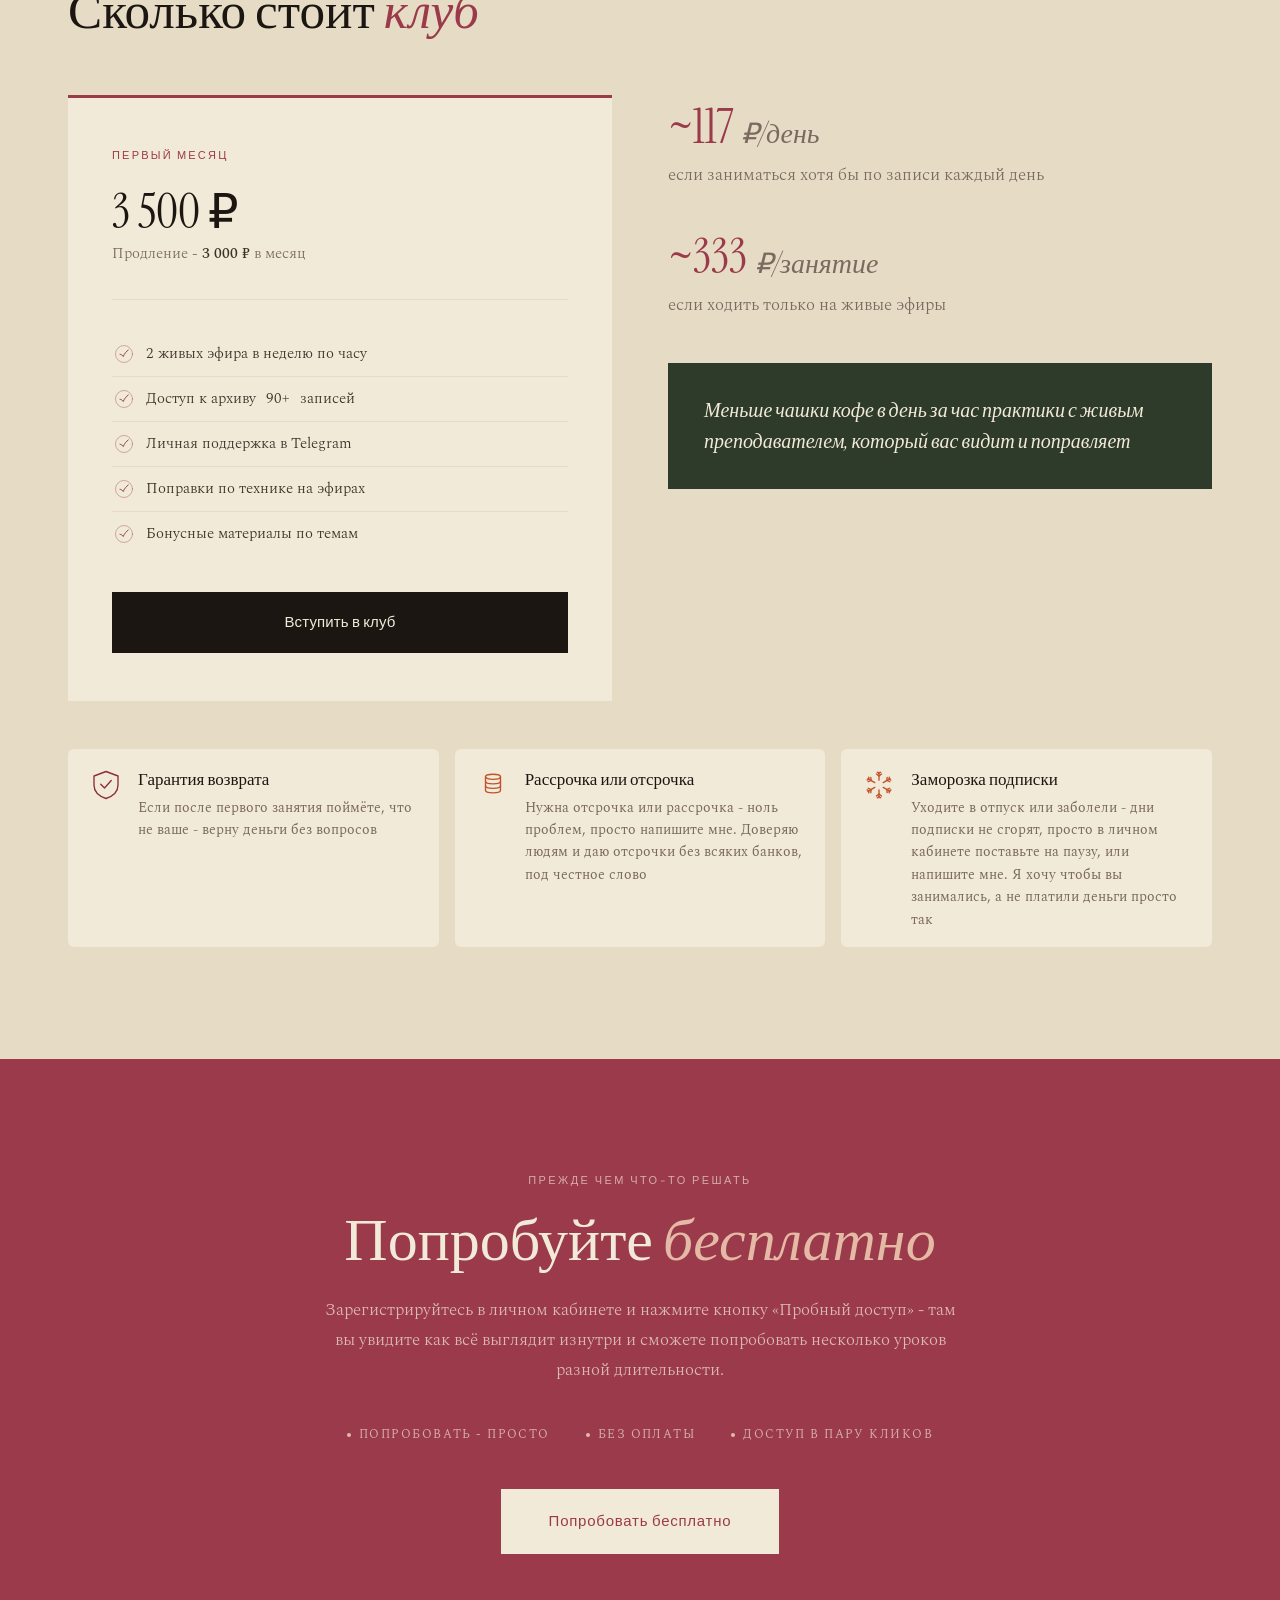
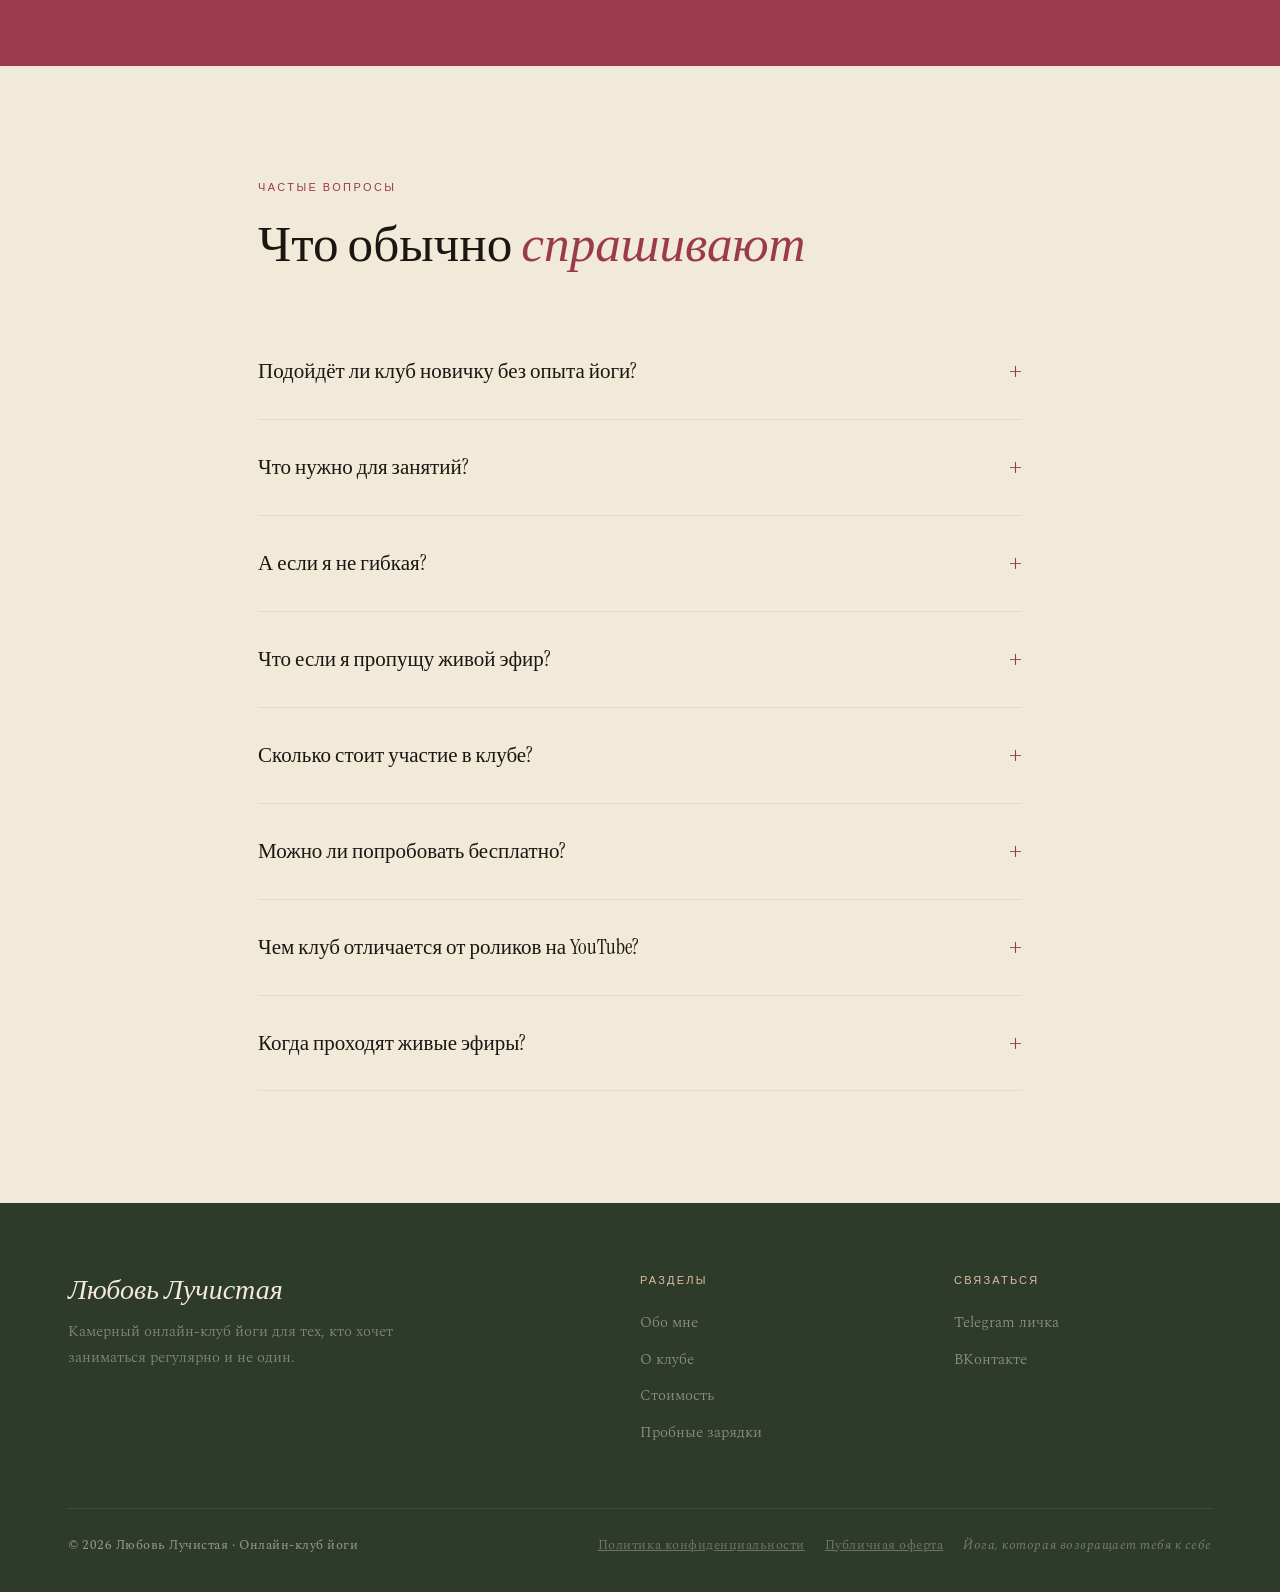
==== commit 405bdb04: "Исправить разделитель и кнопку Заморозить - Разделитель заменён на правильный (width=240, тёмный) - " ====
--- a/index.html
+++ b/index.html
@@ -1272,9 +1272,7 @@
 </section>
 
 <!-- ── DIVIDER ── -->
-<div style="display:flex; align-items:center; justify-content:center; padding:8px 0">
-  <svg width="86" height="12" viewBox="0 0 86 12"><line x1="0" y1="6" x2="40" y2="6" stroke="#2E2E2E" stroke-width="1.5"/><circle cx="53" cy="6" r="3.2" fill="#2E2E2E"/><line x1="66" y1="6" x2="86" y2="6" stroke="#2E2E2E" stroke-width="1.5"/></svg>
-</div>
+<div style="text-align:center;padding:8px 0"><svg width="240" height="12" viewBox="0 0 240 12"><line x1="0" y1="6" x2="173" y2="6" stroke="#1B1612" stroke-width="1"/><circle cx="187" cy="6" r="4" fill="#1B1612"/><line x1="194" y1="6" x2="240" y2="6" stroke="#1B1612" stroke-width="1"/></svg></div>
 
 <!-- ── ABOUT ── -->
 <section class="about" id="about" aria-label="О преподавателе">
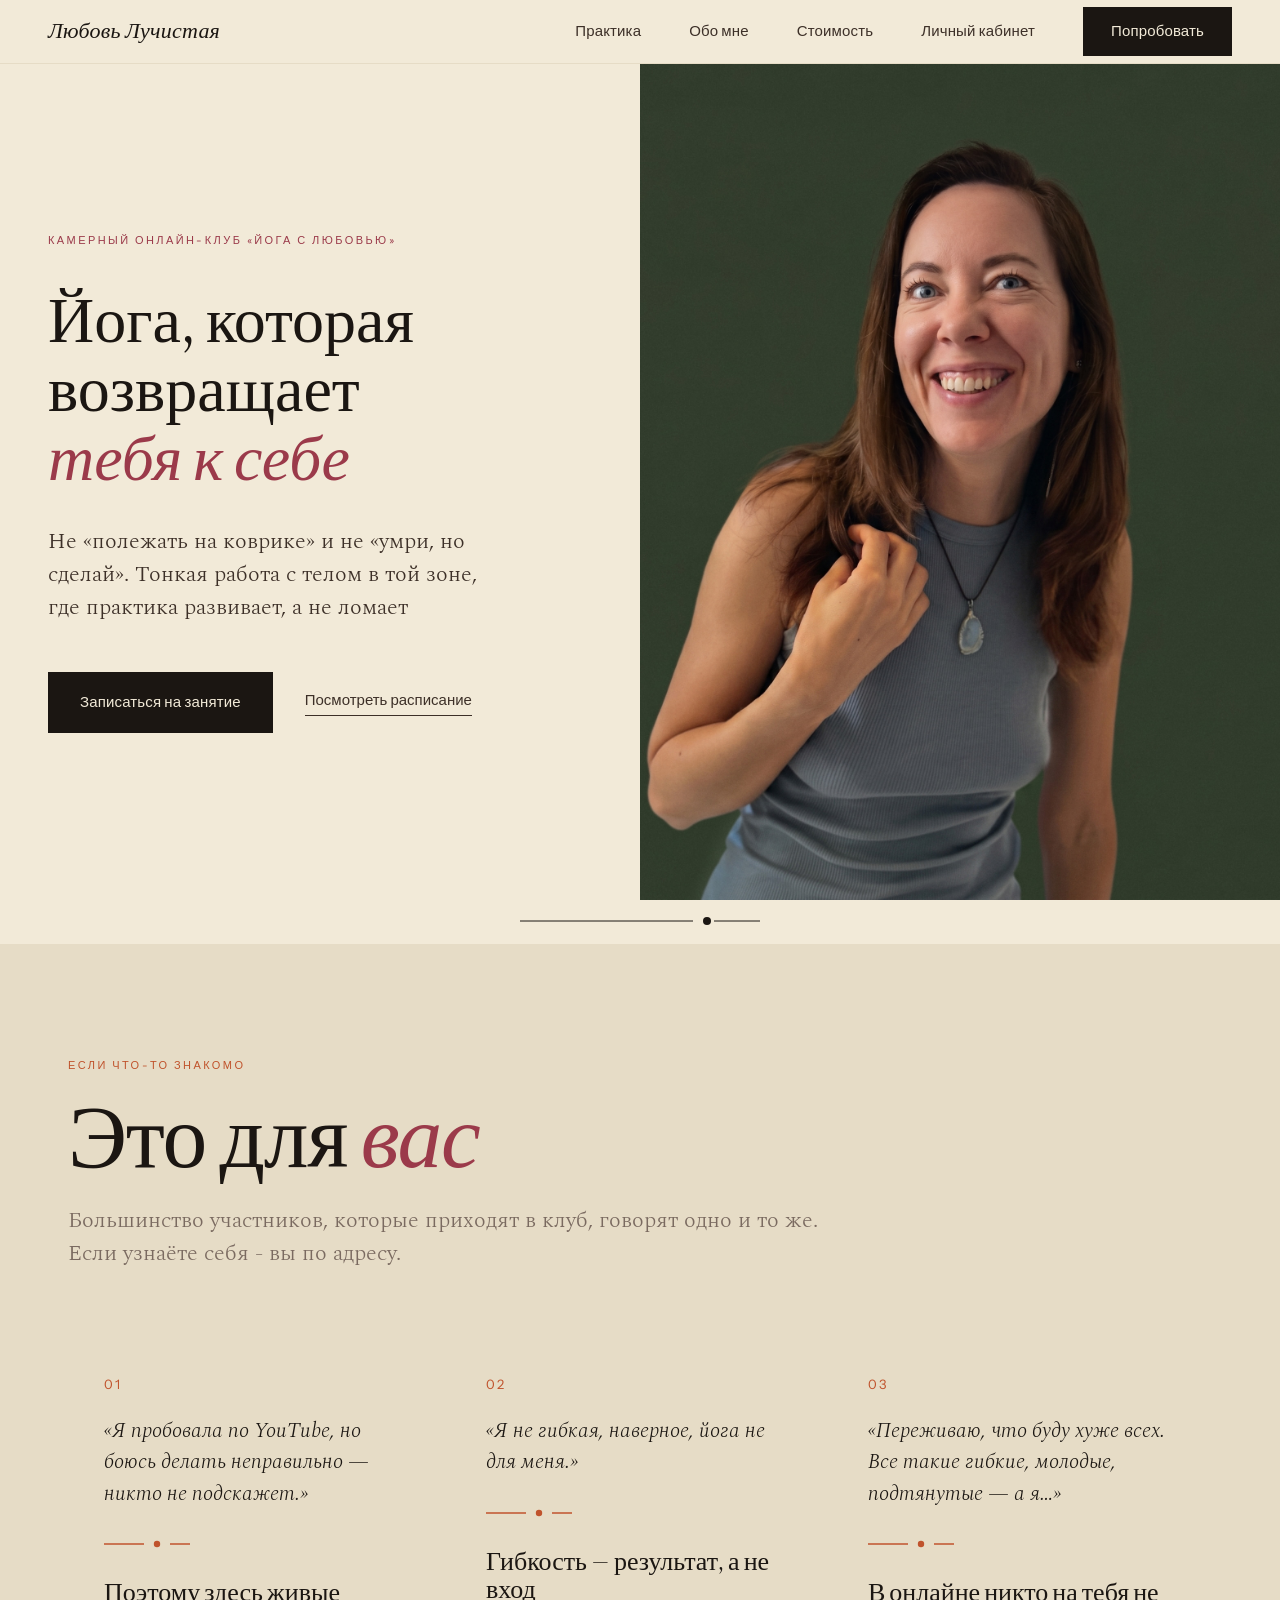
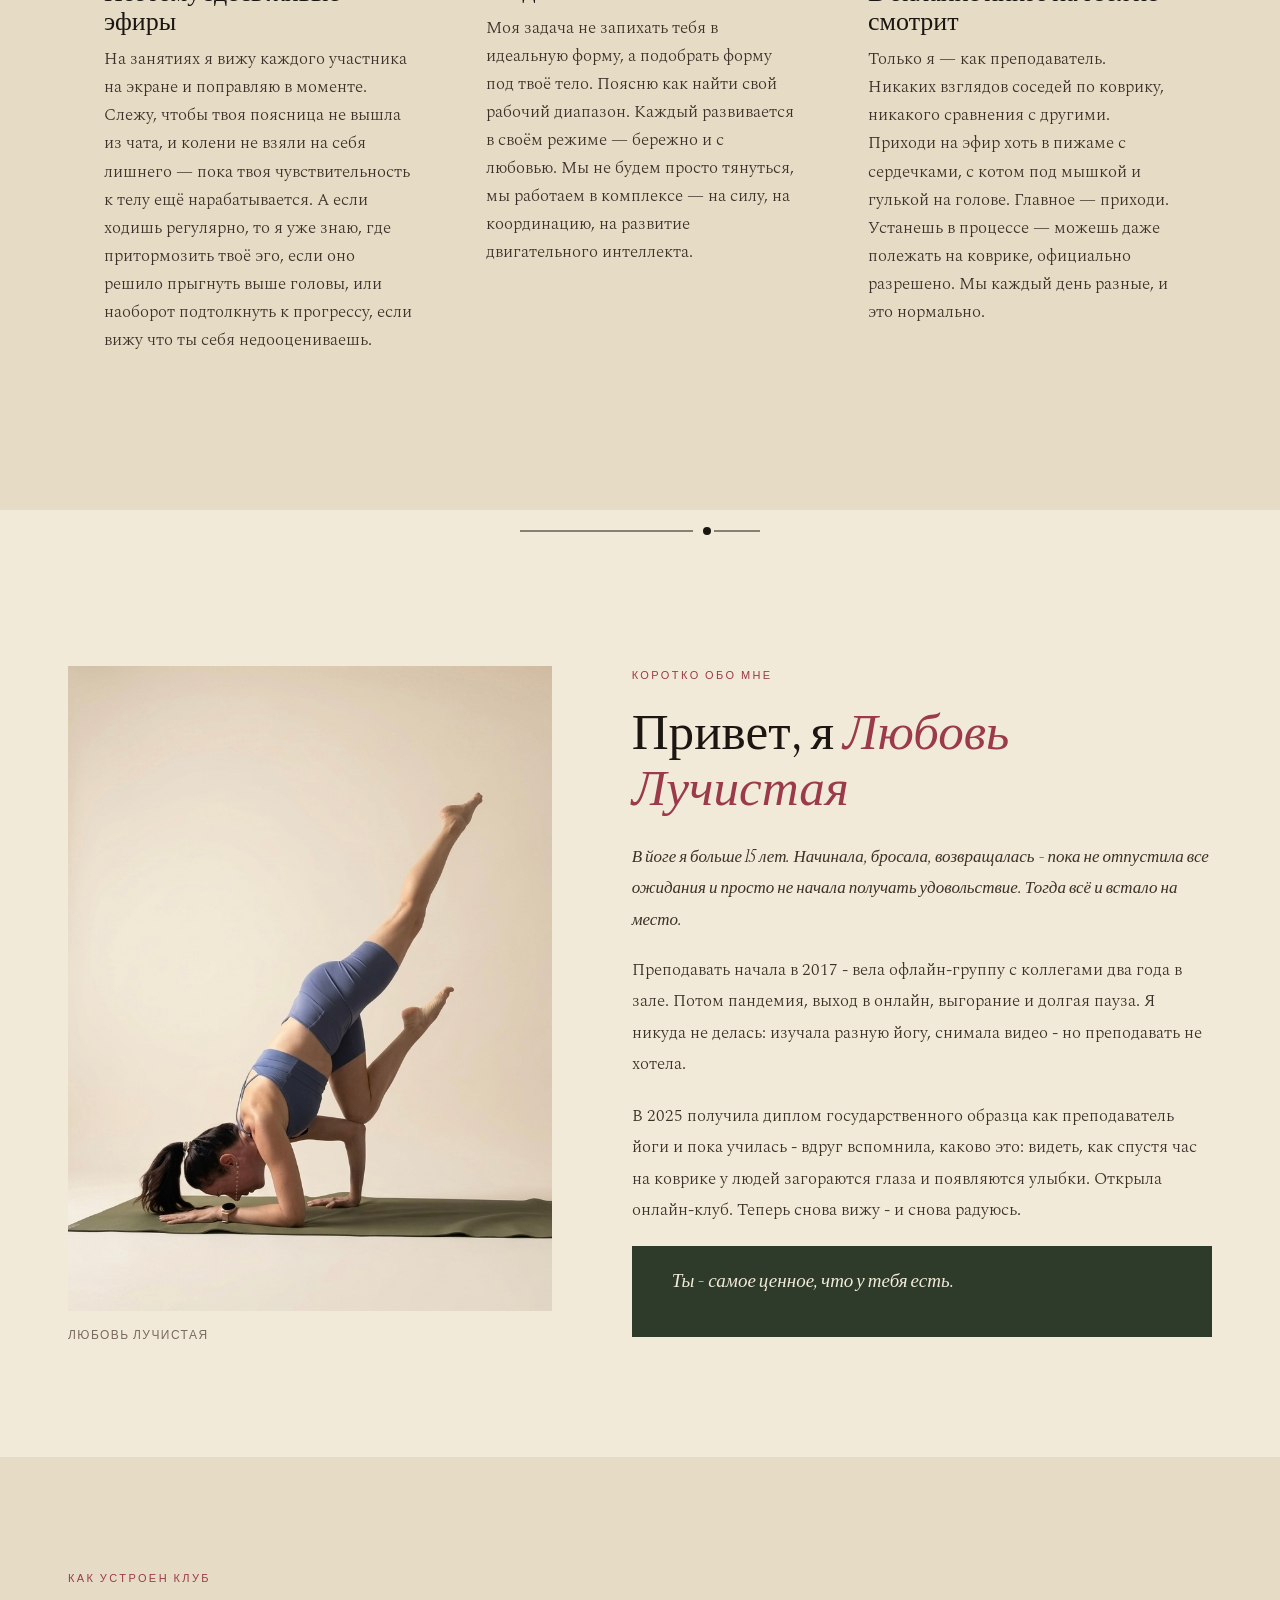
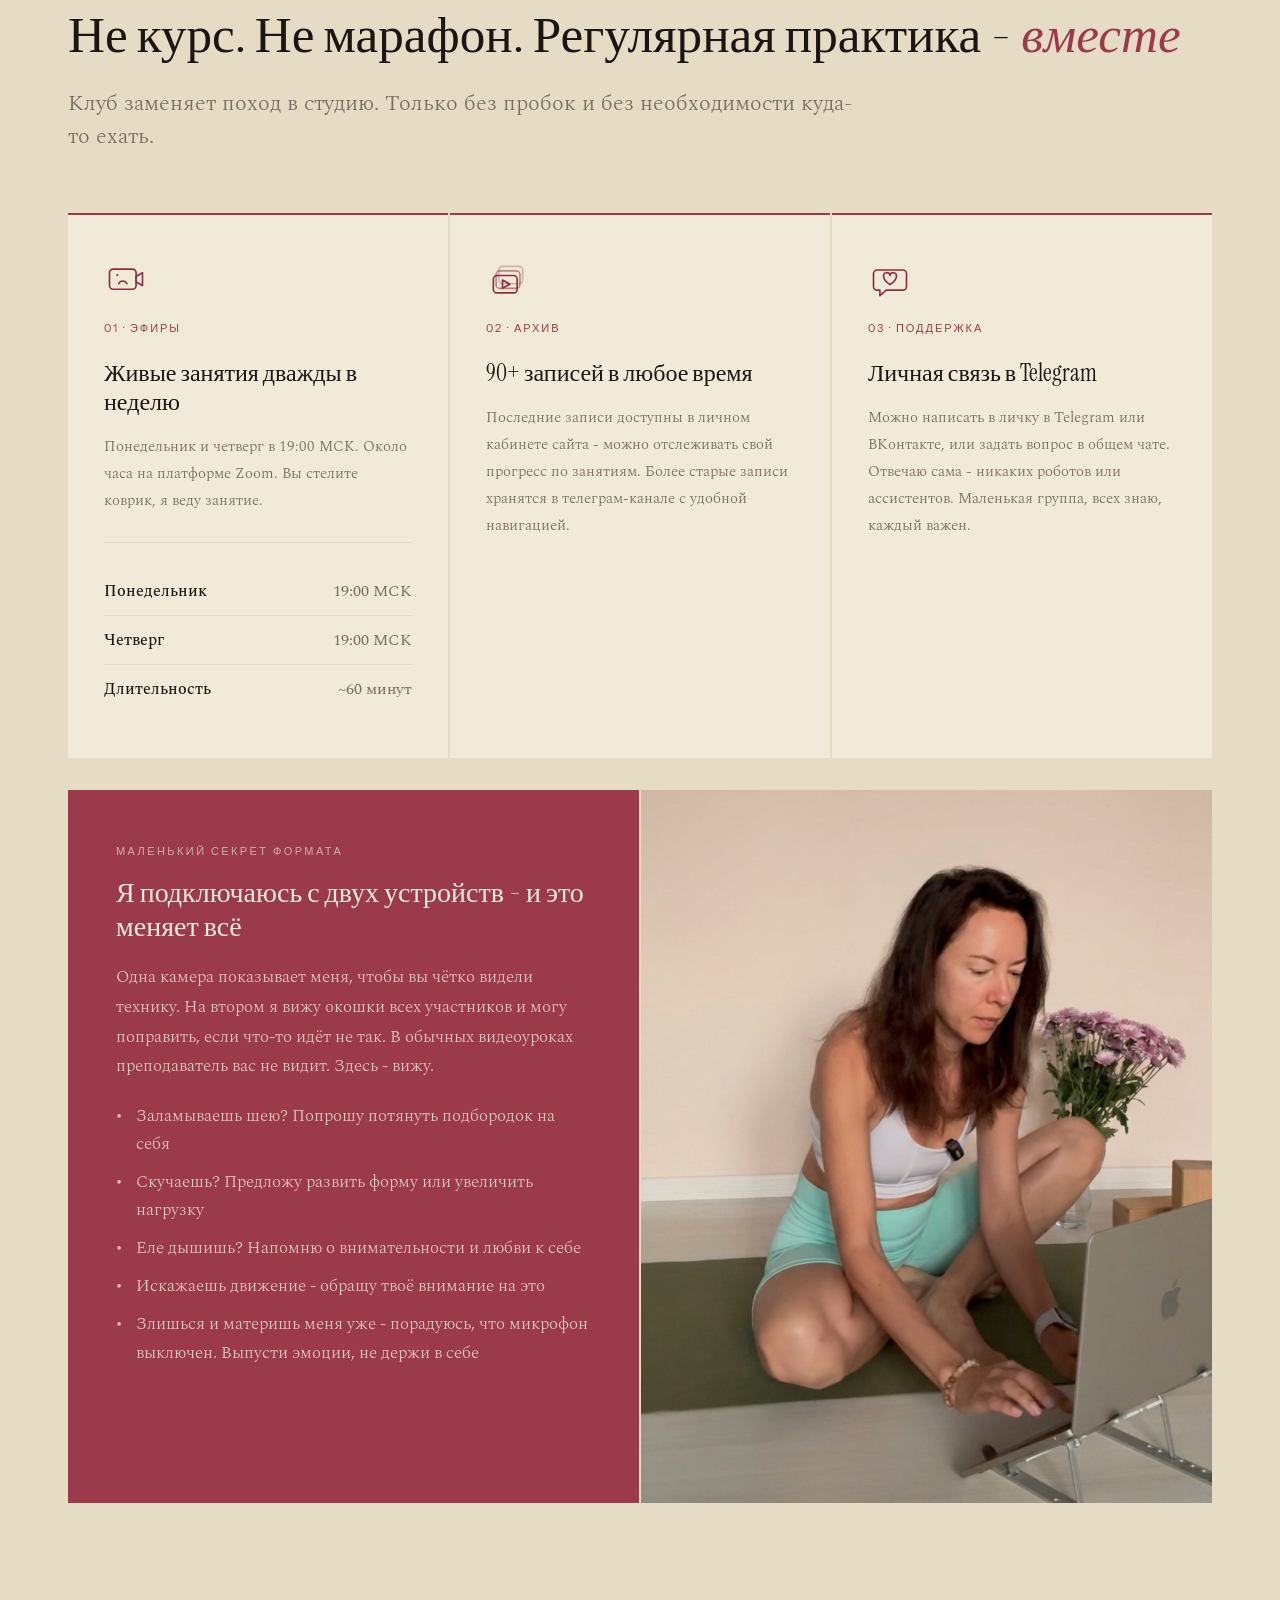
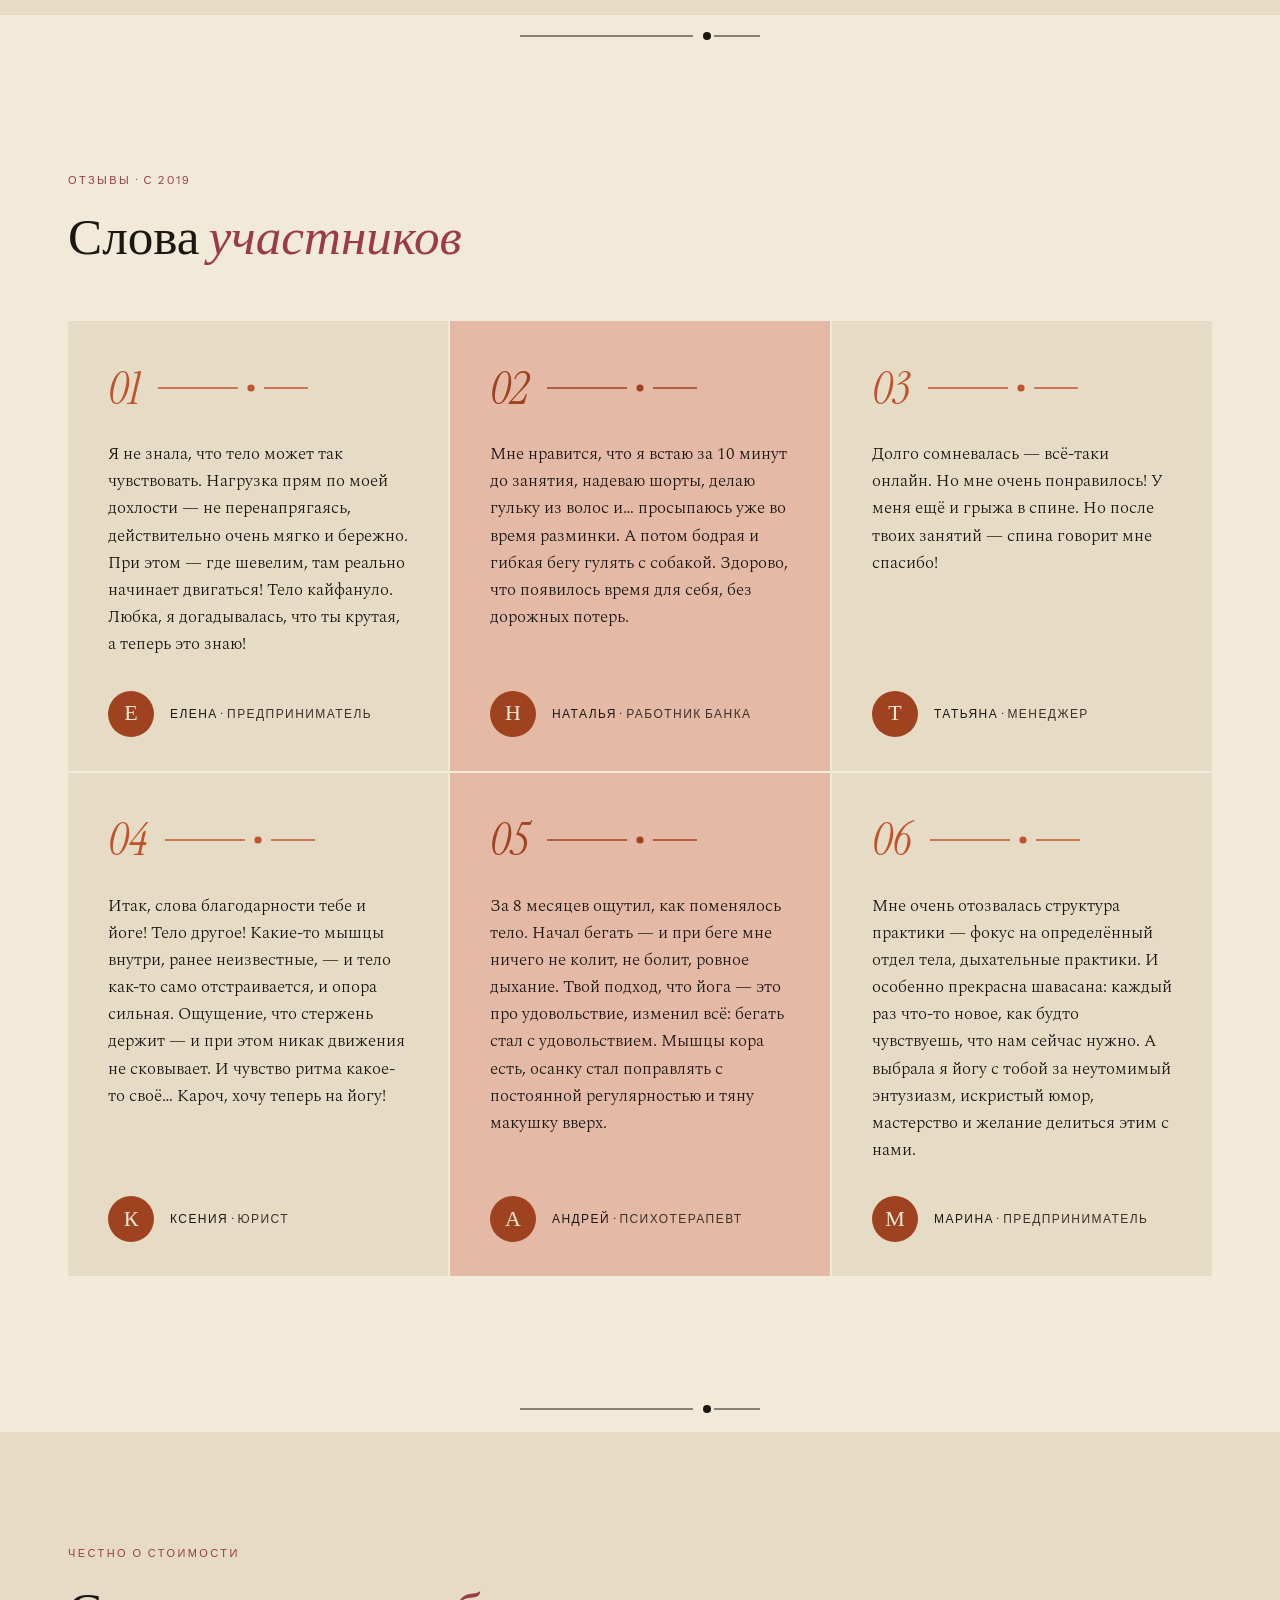
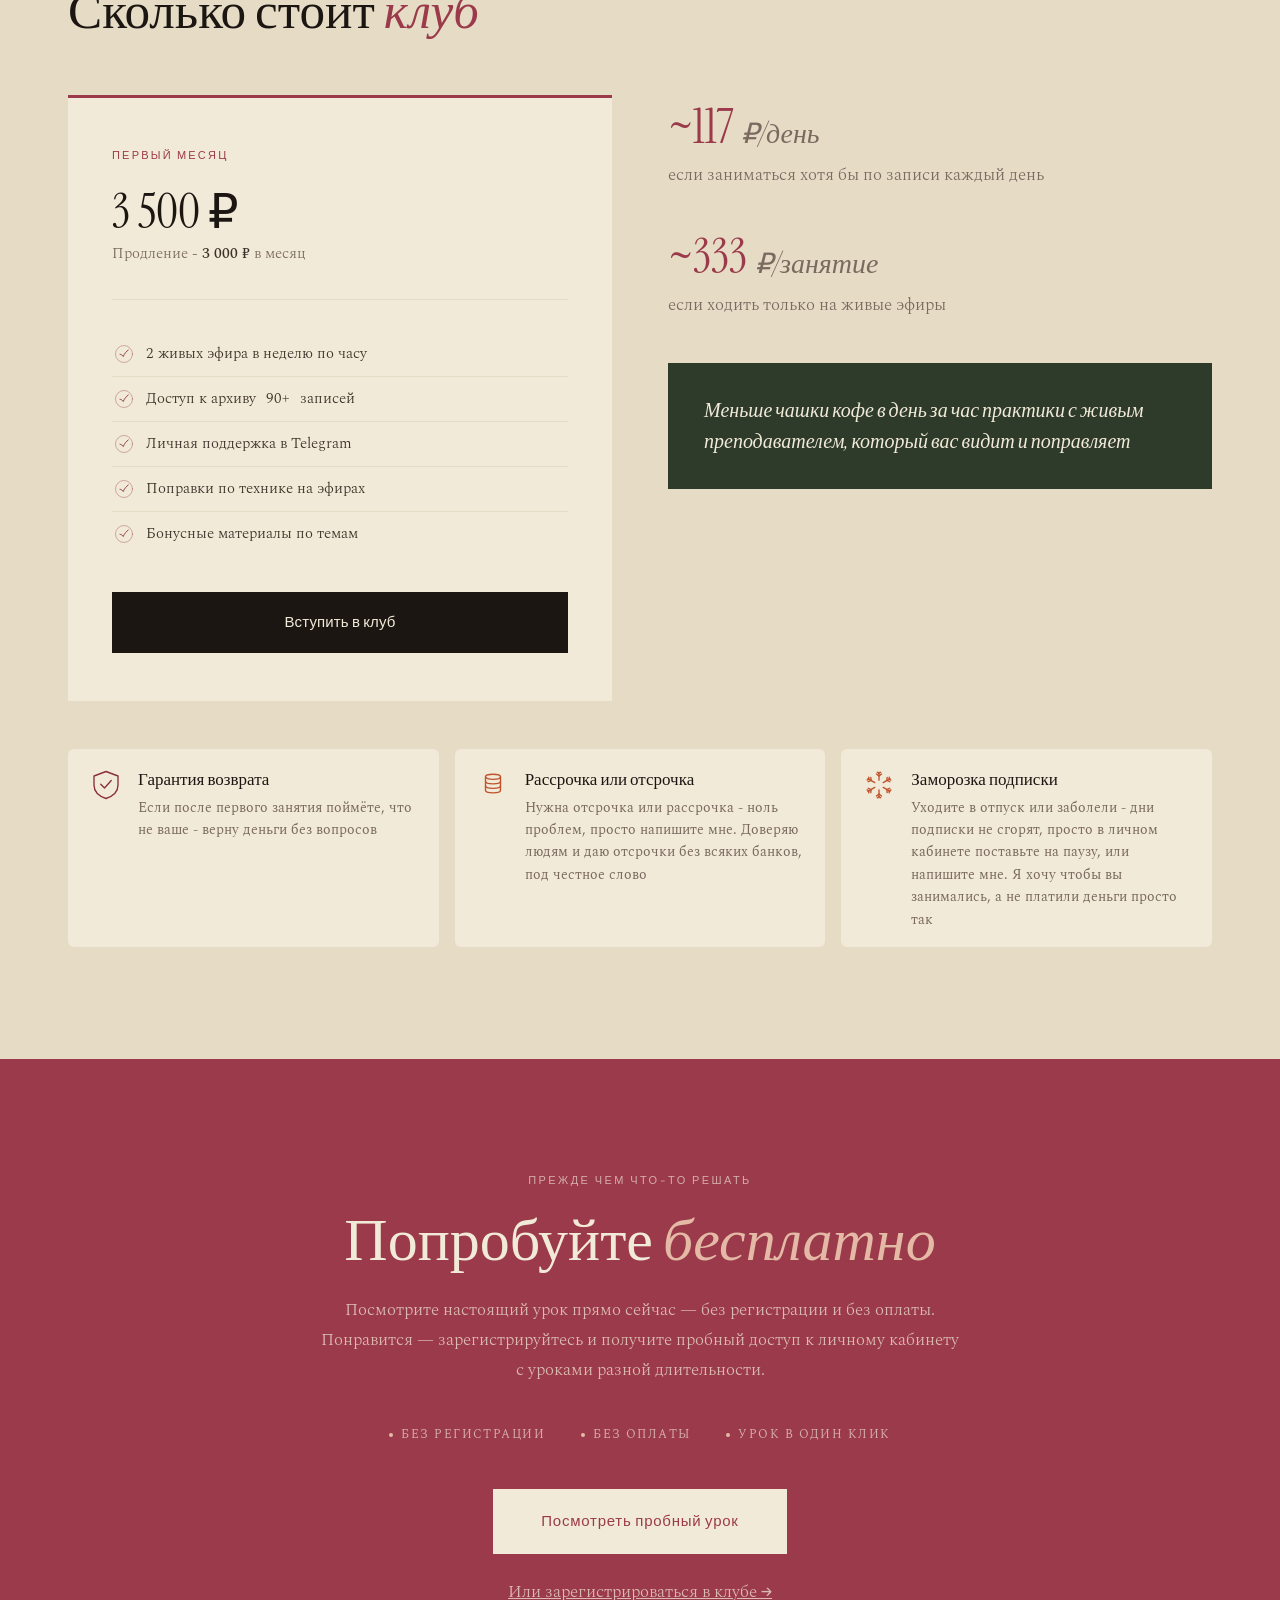
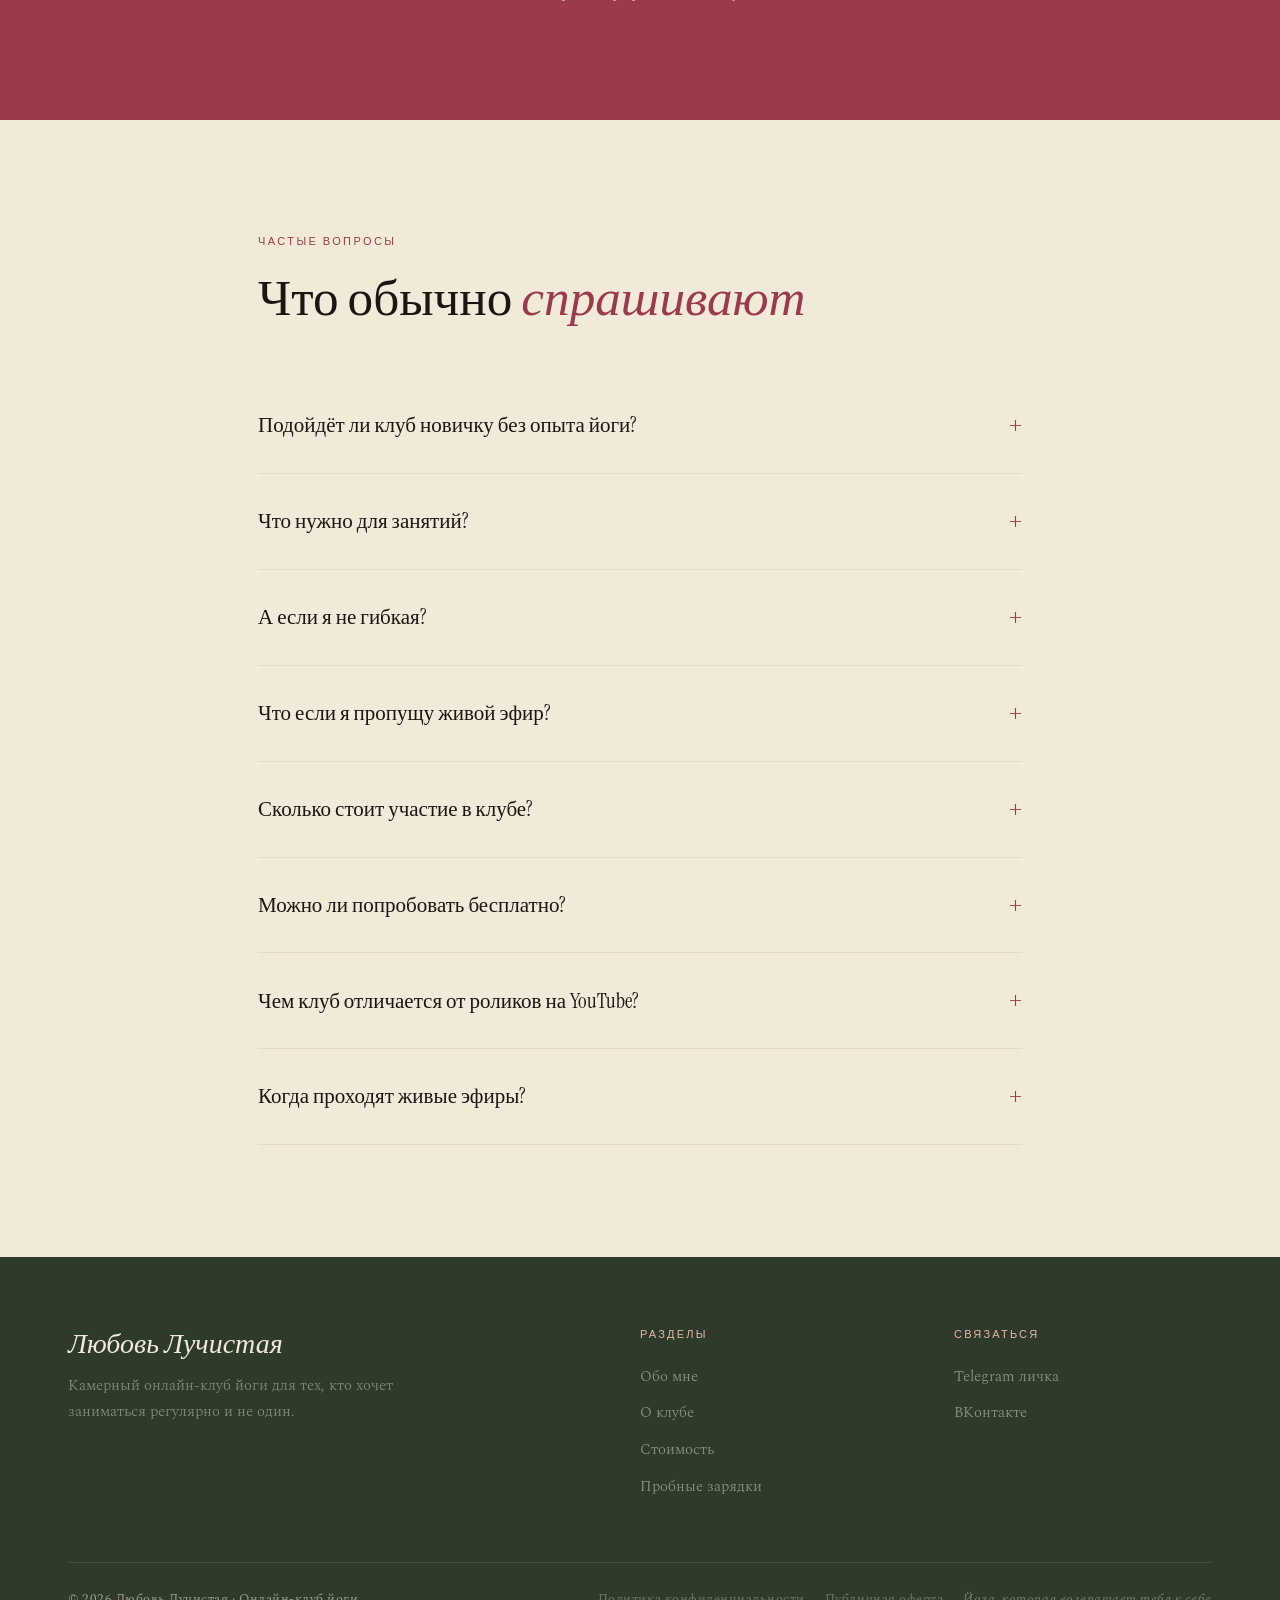
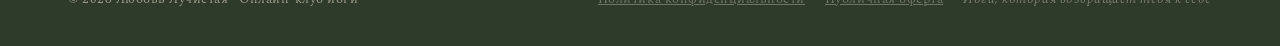
==== commit 74de4d33: "Исправить баги оплаты и добавить прямую ссылку на пробный урок - mark-pending.php: json_error → json" ====
--- a/index.html
+++ b/index.html
@@ -1494,13 +1494,14 @@
   <div class="trial-inner">
     <span class="eyebrow eyebrow-light" style="justify-content:center;">Прежде чем что-то решать</span>
     <h2>Попробуйте <em>бесплатно</em></h2>
-    <p>Зарегистрируйтесь в личном кабинете и нажмите кнопку «Пробный доступ» - там вы увидите как всё выглядит изнутри и сможете попробовать несколько уроков разной длительности.</p>
+    <p>Посмотрите настоящий урок прямо сейчас — без регистрации и без оплаты. Понравится — зарегистрируйтесь и получите пробный доступ к личному кабинету с уроками разной длительности.</p>
     <div class="trial-tags">
-      <span>Попробовать - просто</span>
+      <span>Без регистрации</span>
       <span>Без оплаты</span>
-      <span>Доступ в пару кликов</span>
+      <span>Урок в один клик</span>
     </div>
-    <a href="/auth/register.php" class="btn-light">Попробовать бесплатно</a>
+    <a href="/trial" class="btn-light">Посмотреть пробный урок</a>
+    <p style="margin-top:24px;margin-bottom:0"><a href="/auth/register.php" style="color:rgba(242,234,216,0.72);text-decoration:underline">Или зарегистрироваться в клубе →</a></p>
   </div>
 </section>
 
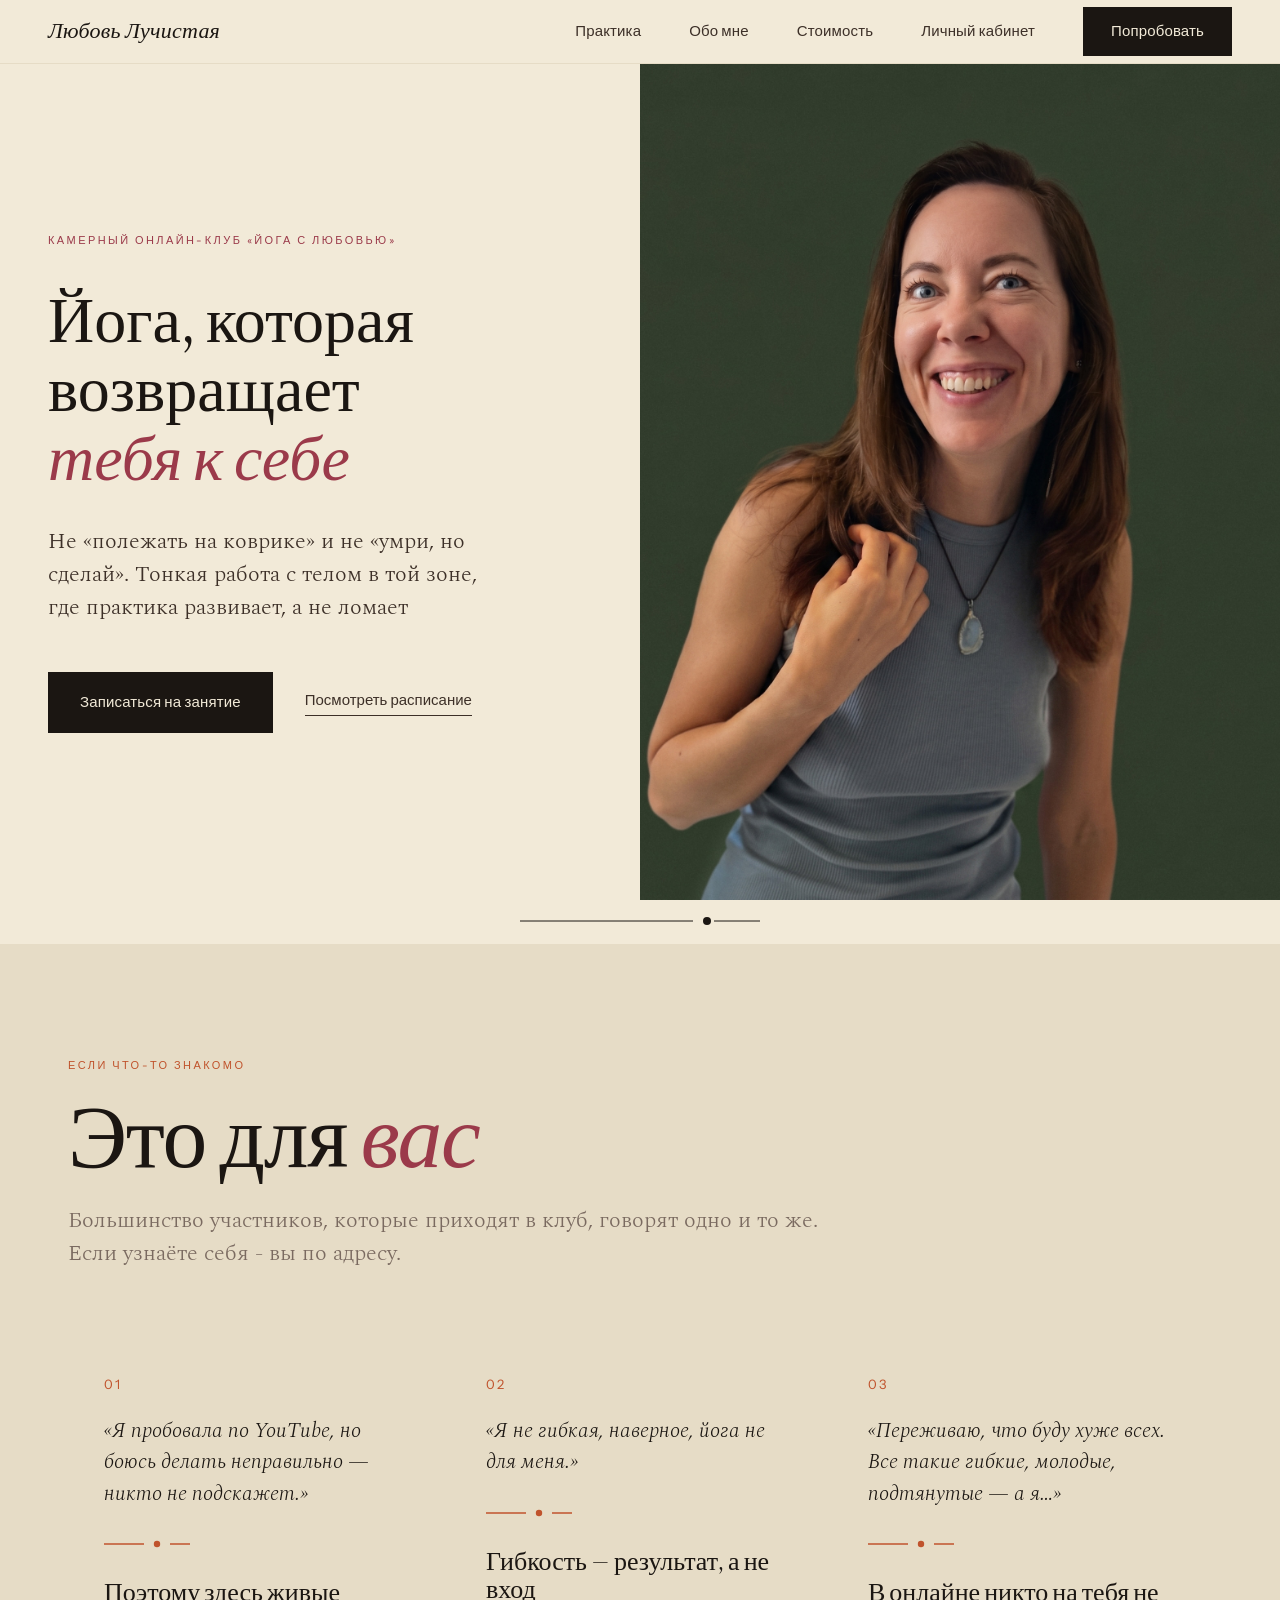
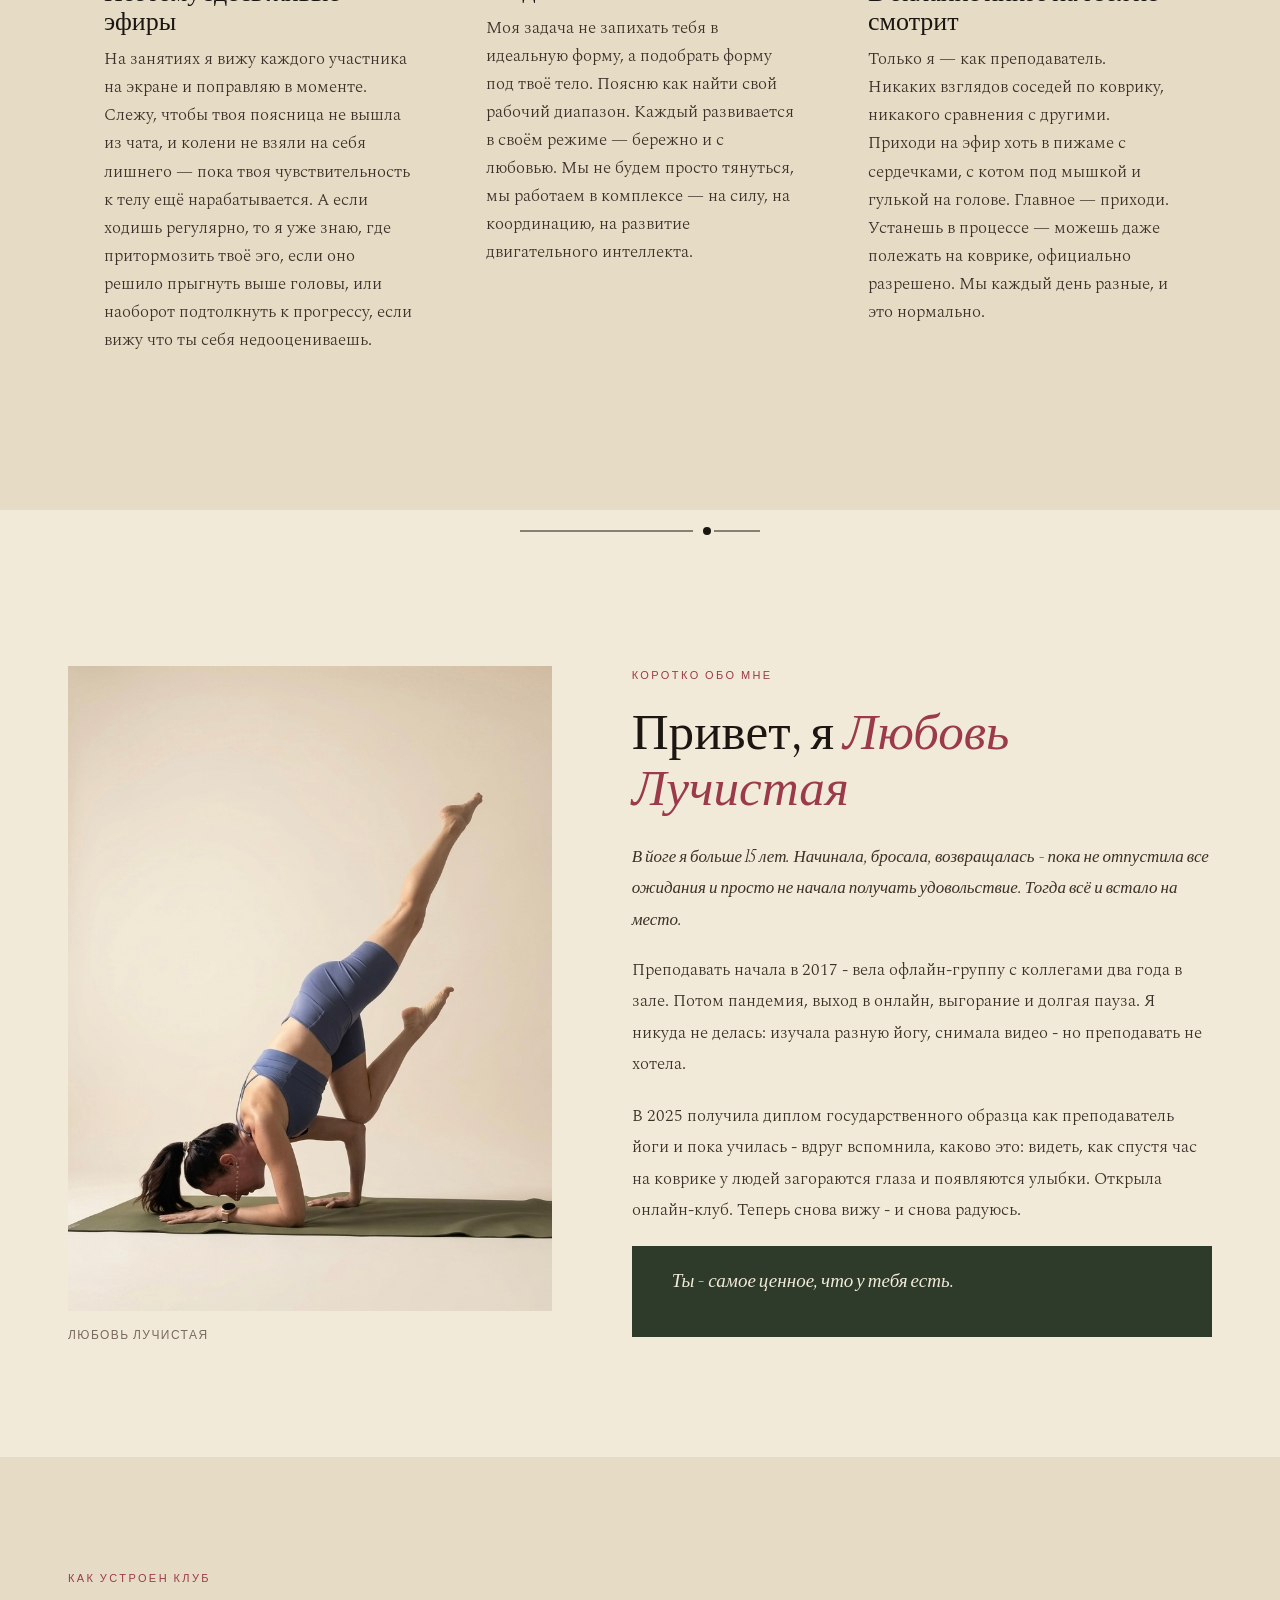
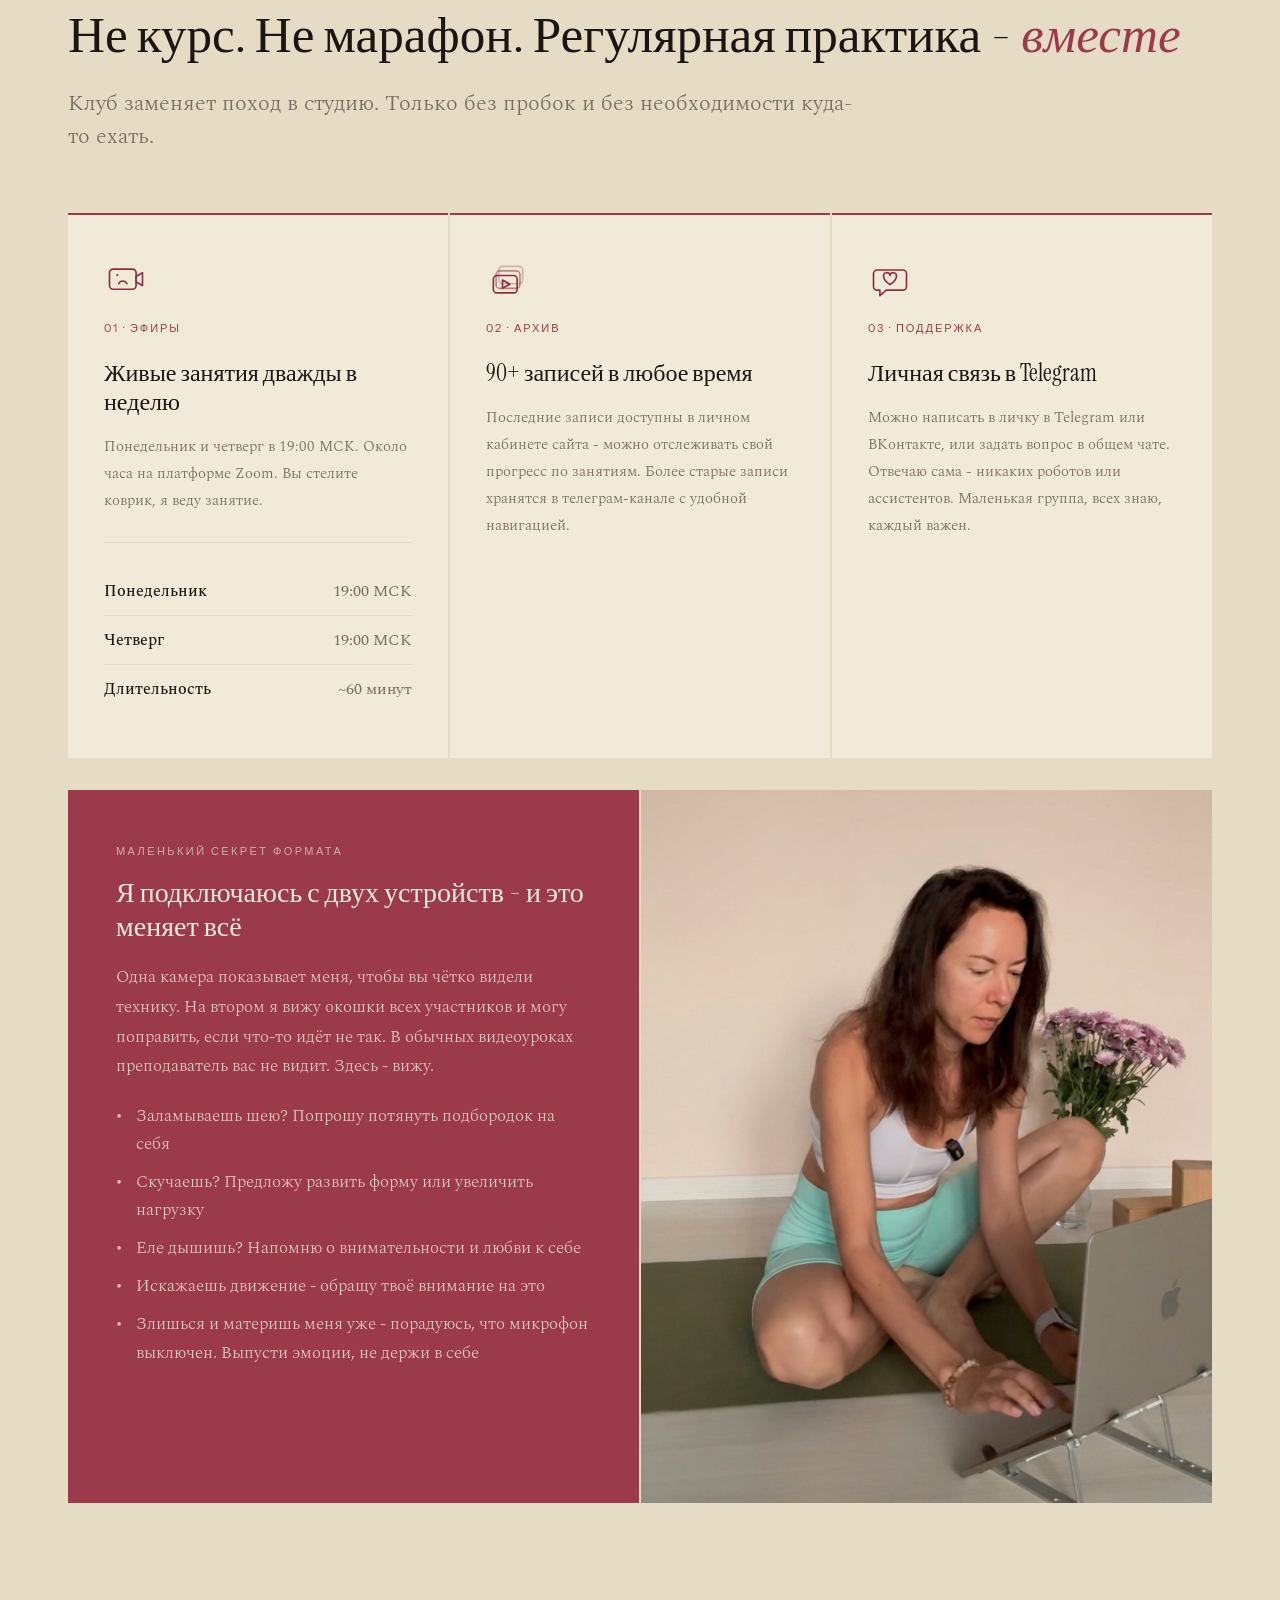
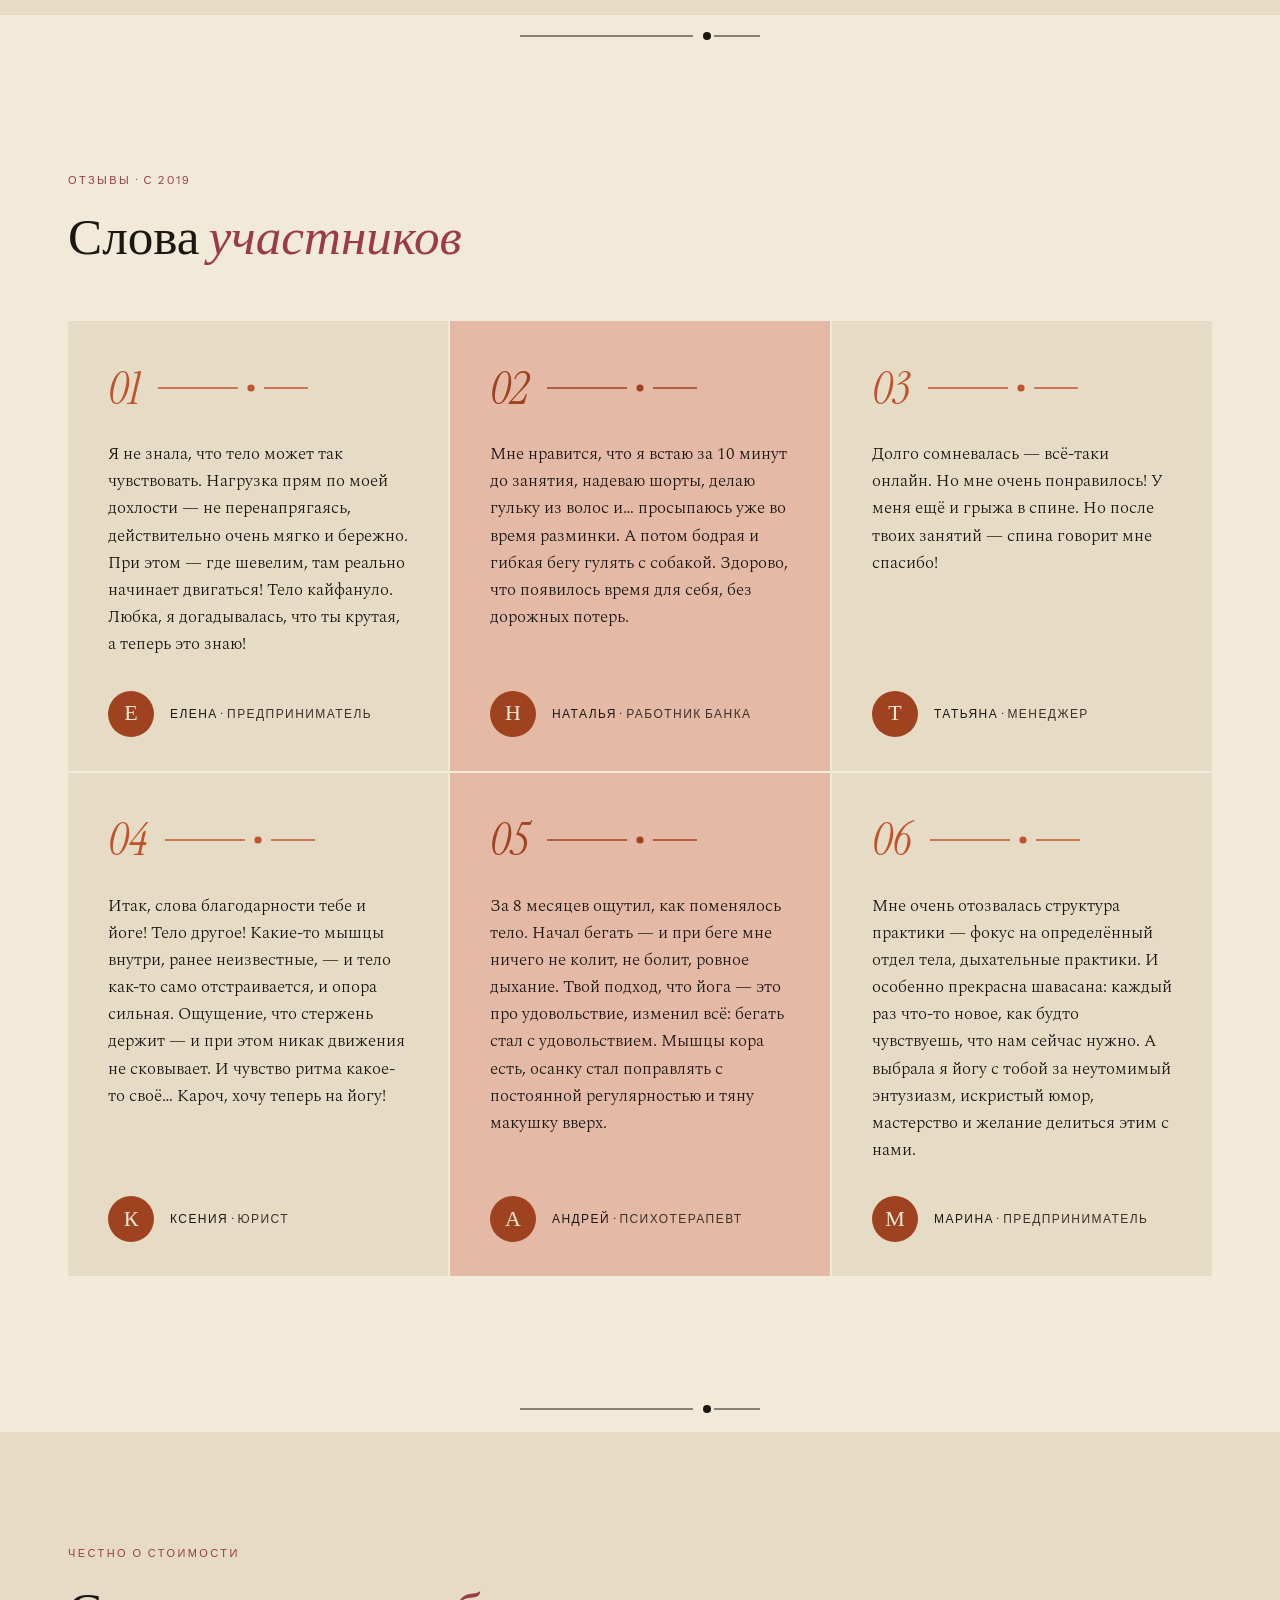
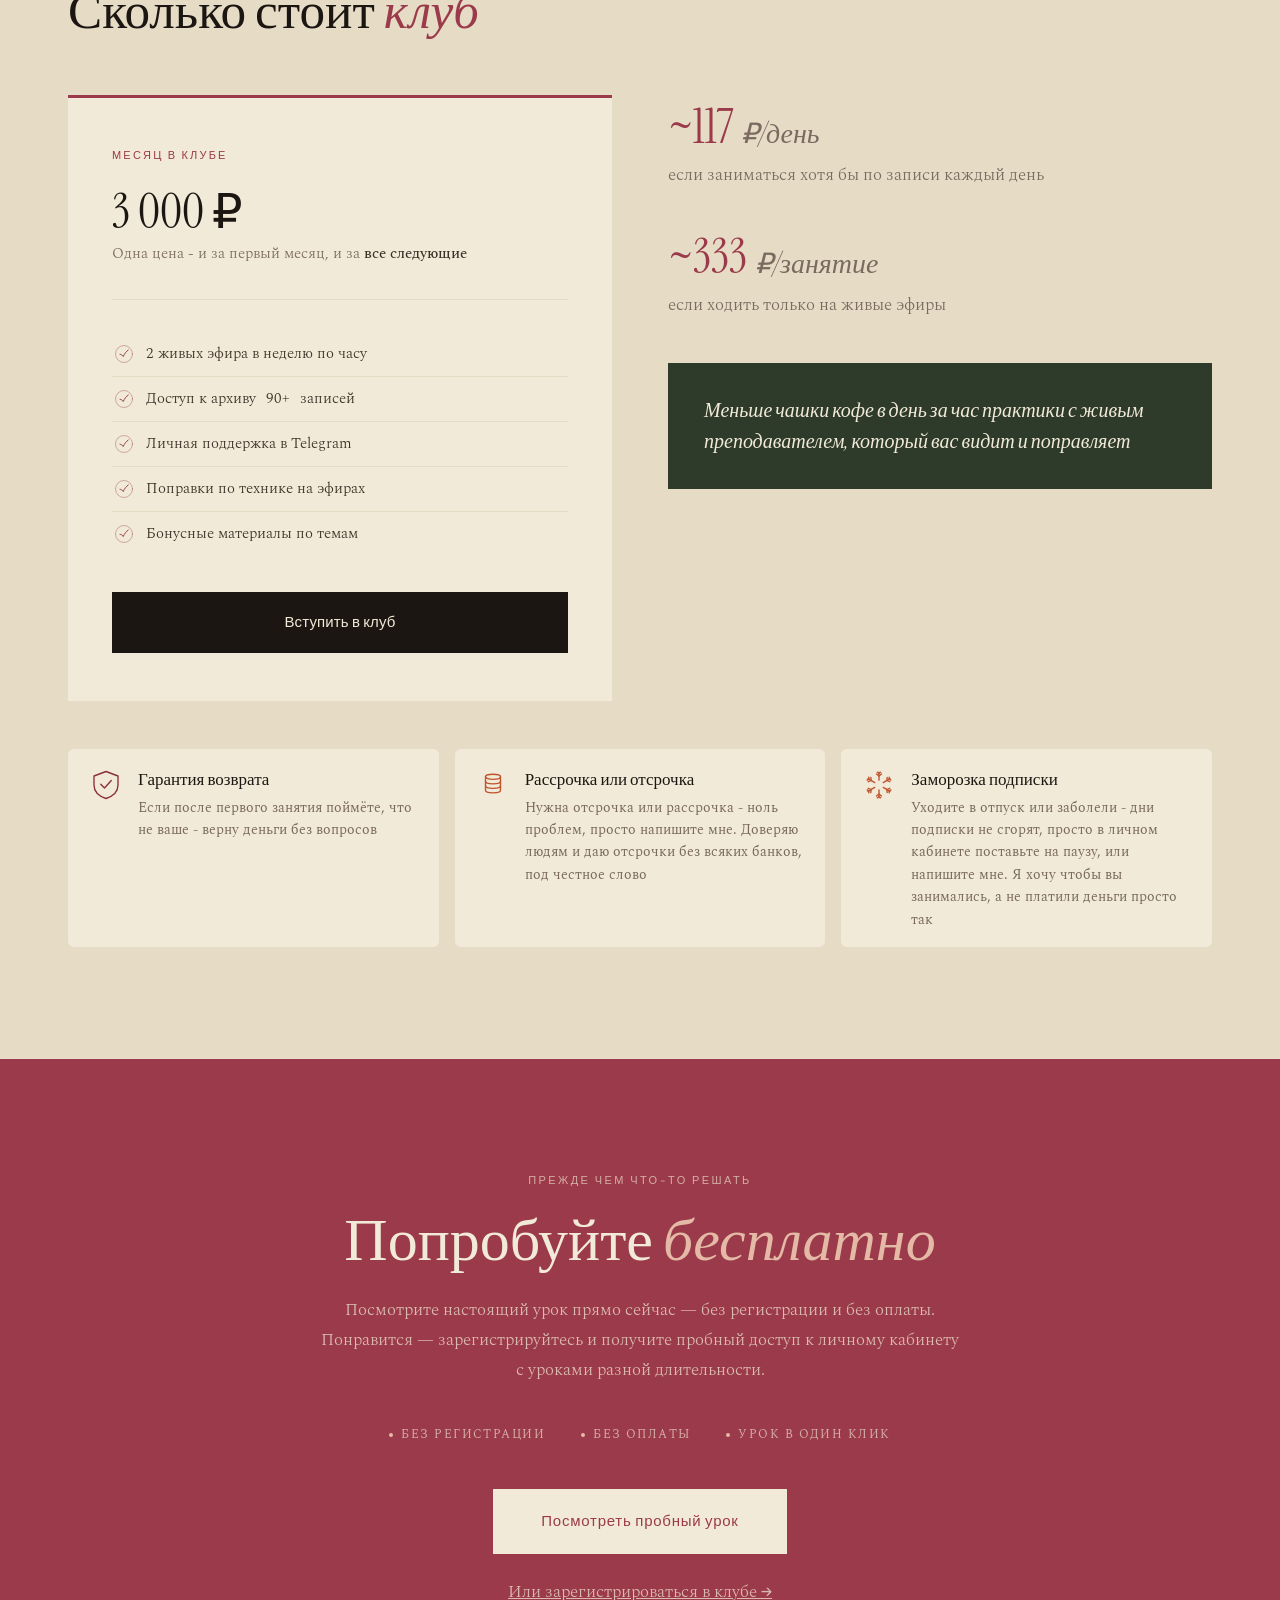
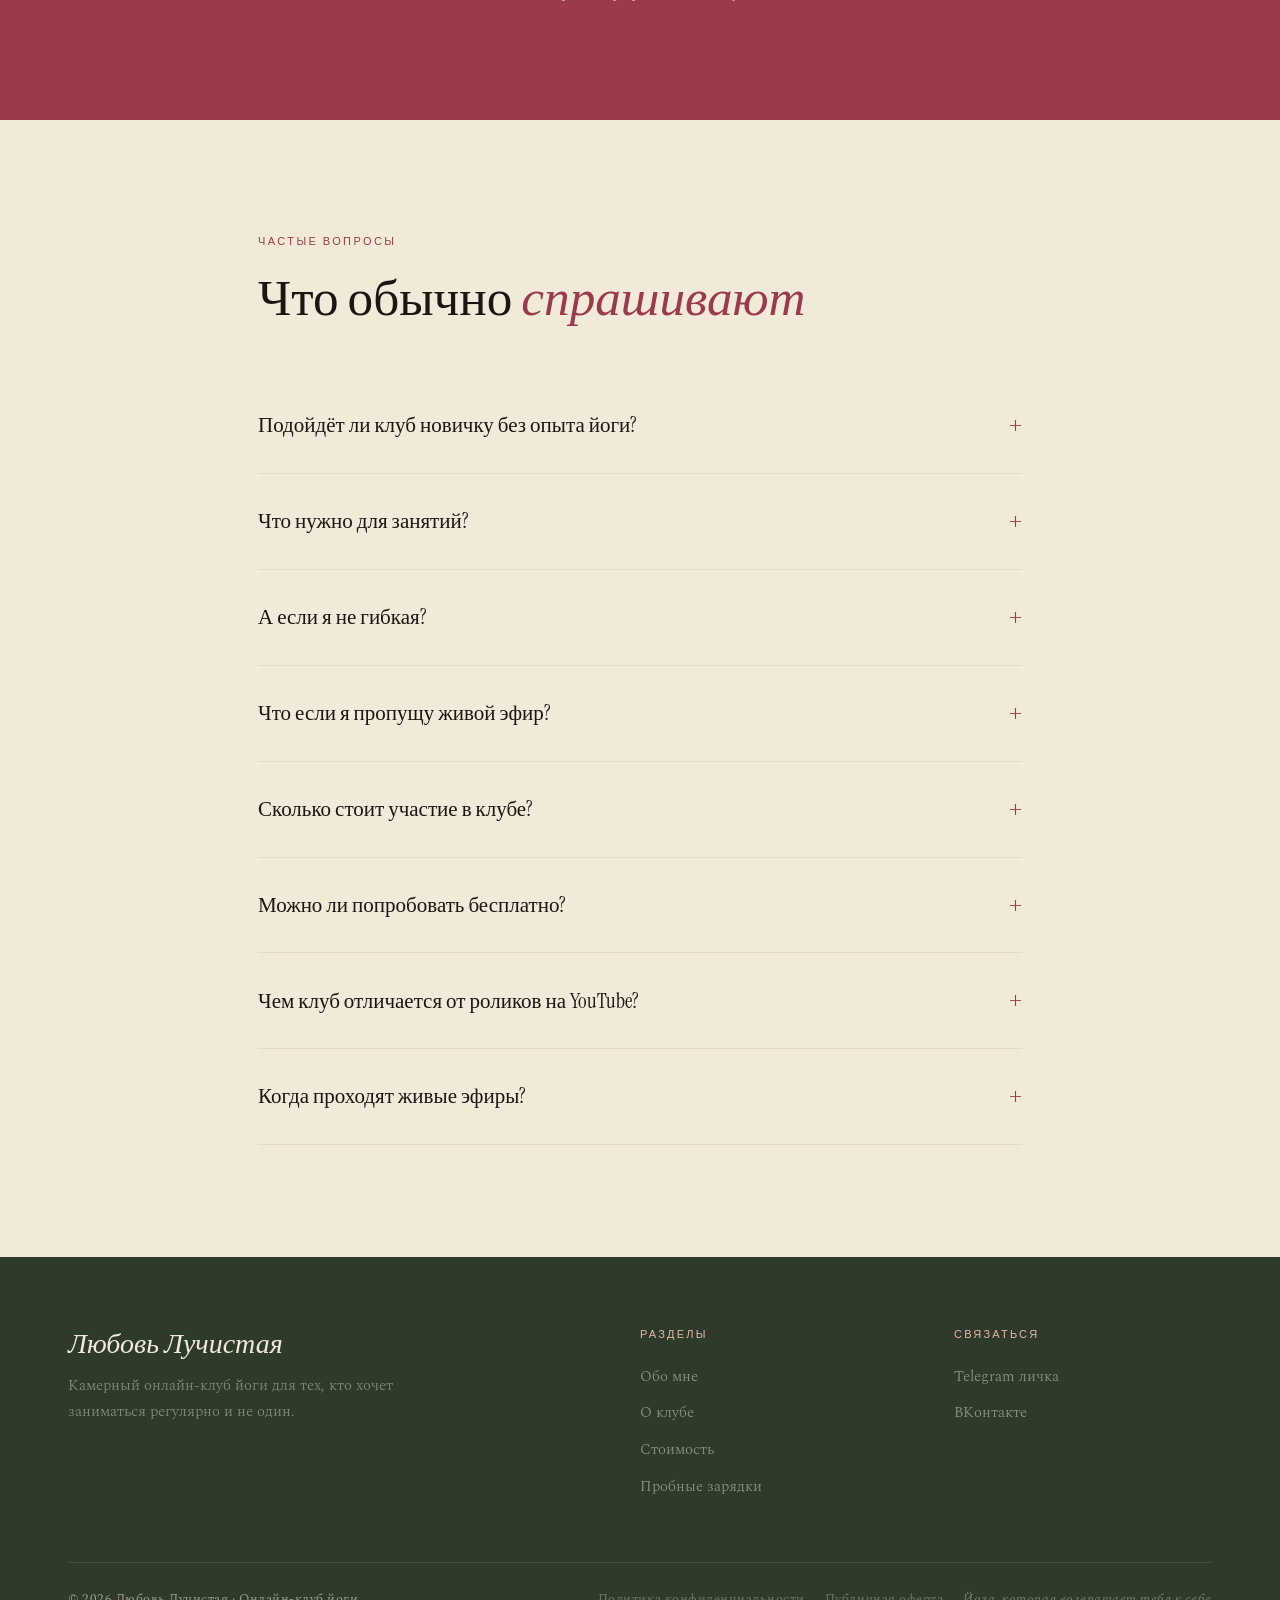
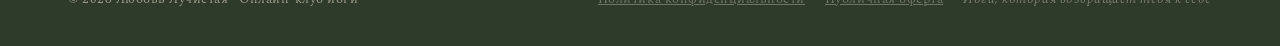
==== commit 80440fd4: "Сделать цену клуба единой — 3000 ₽ за месяц Раньше было 3500 за первую покупку и 3000 за продление, " ====
--- a/index.html
+++ b/index.html
@@ -1432,9 +1432,9 @@
 
     <div class="pricing-grid">
       <div class="price-card">
-        <span class="price-label">Первый месяц</span>
-        <div class="price-amount">3 500 ₽</div>
-        <p class="price-sub">Продление - <strong>3 000 ₽</strong> в месяц</p>
+        <span class="price-label">Месяц в клубе</span>
+        <div class="price-amount">3 000 ₽</div>
+        <p class="price-sub">Одна цена - и за первый месяц, и за <strong>все следующие</strong></p>
         <div class="price-divider"></div>
         <ul class="price-list">
           <li><span class="price-check"><svg viewBox="0 0 48 48" fill="none" stroke="#8B2E3F" stroke-width="1.8" stroke-linecap="round" stroke-linejoin="round"><circle cx="24" cy="24" r="17" opacity="0.4"/><path d="M16 24.5 c2.5 .3 5 2 6.5 4.5 c2.5-6 6-10 10-13"/></svg></span>2 живых эфира в неделю по часу</li>
@@ -1529,7 +1529,7 @@
       </details>
       <details class="faq-item">
         <summary>Сколько стоит участие в клубе?</summary>
-        <div class="faq-answer">Первый месяц - 3500 рублей, продление - 3000 рублей в месяц. В стоимость входят 2 живых эфира в неделю, архив записей и личная поддержка в Telegram.</div>
+        <div class="faq-answer">3000 рублей в месяц - и за первый месяц, и за все следующие. В стоимость входят 2 живых эфира в неделю, архив записей и личная поддержка в Telegram.</div>
       </details>
       <details class="faq-item">
         <summary>Можно ли попробовать бесплатно?</summary>
